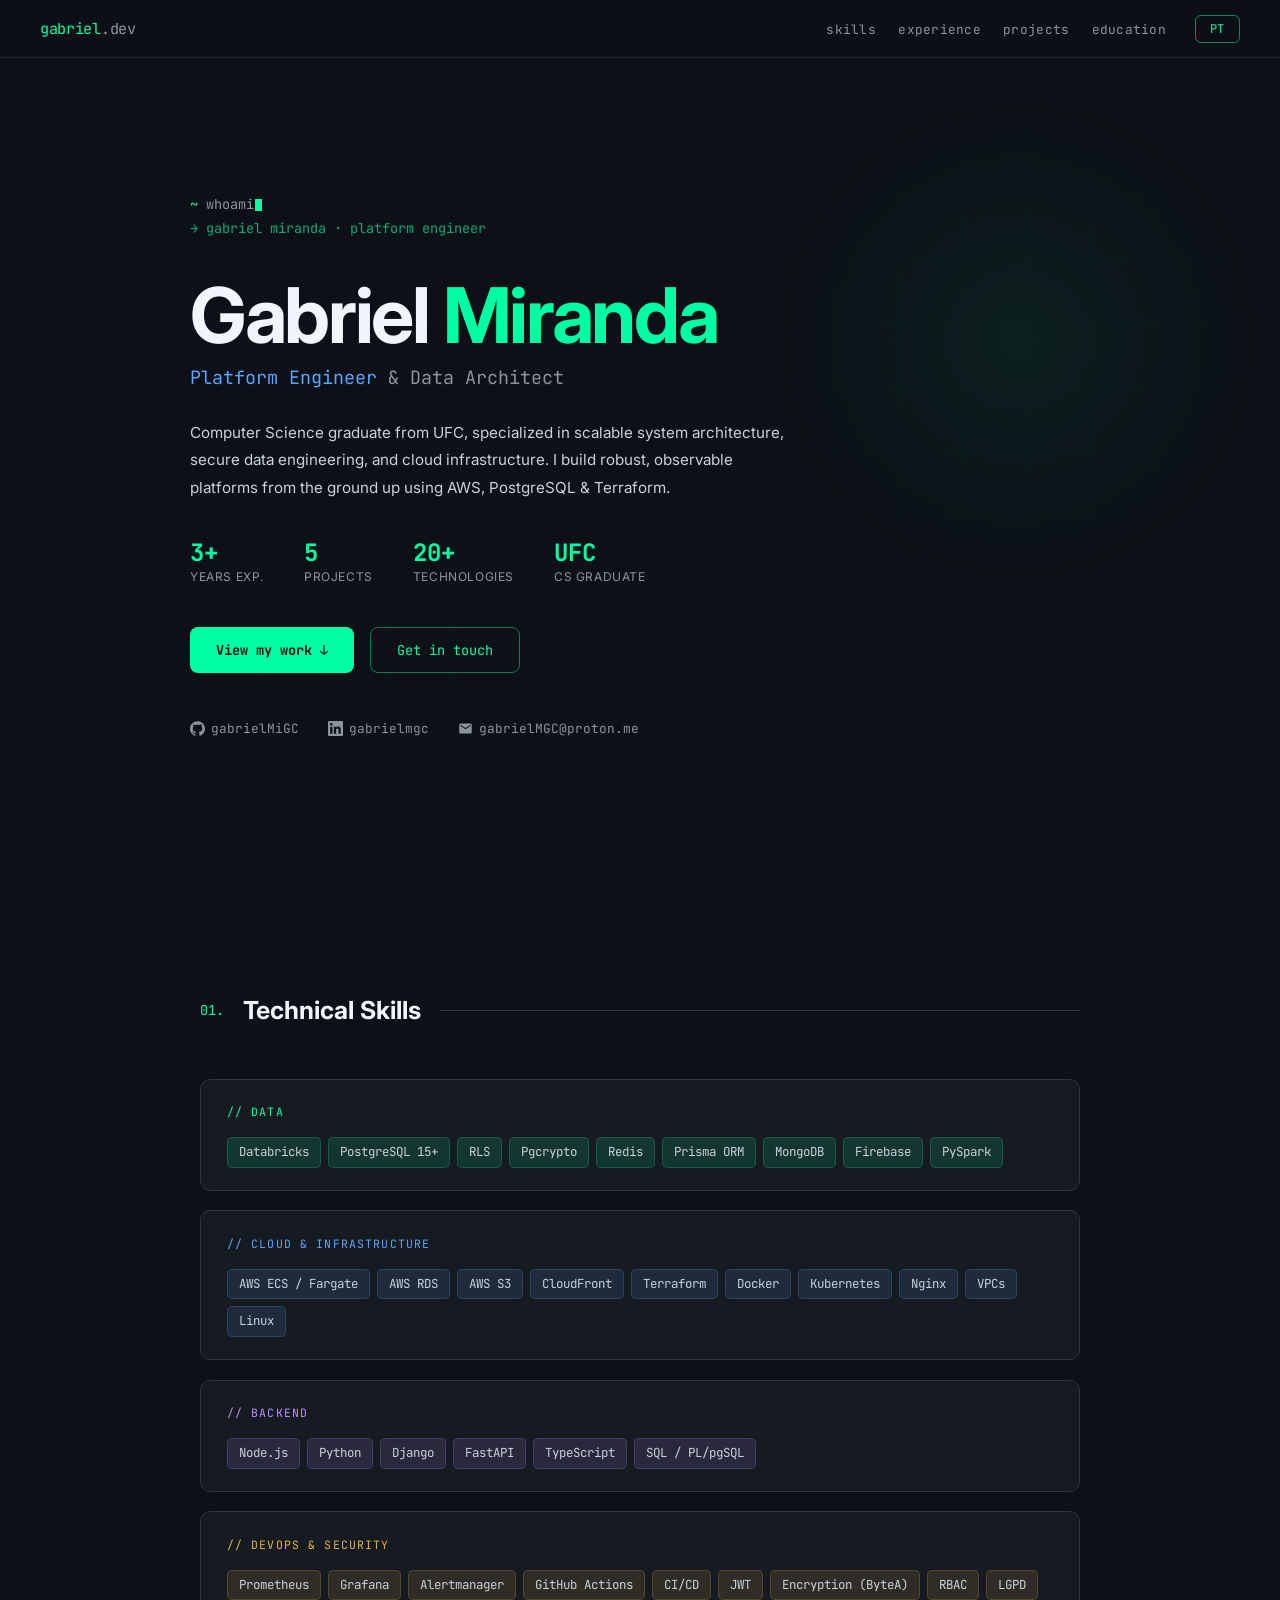
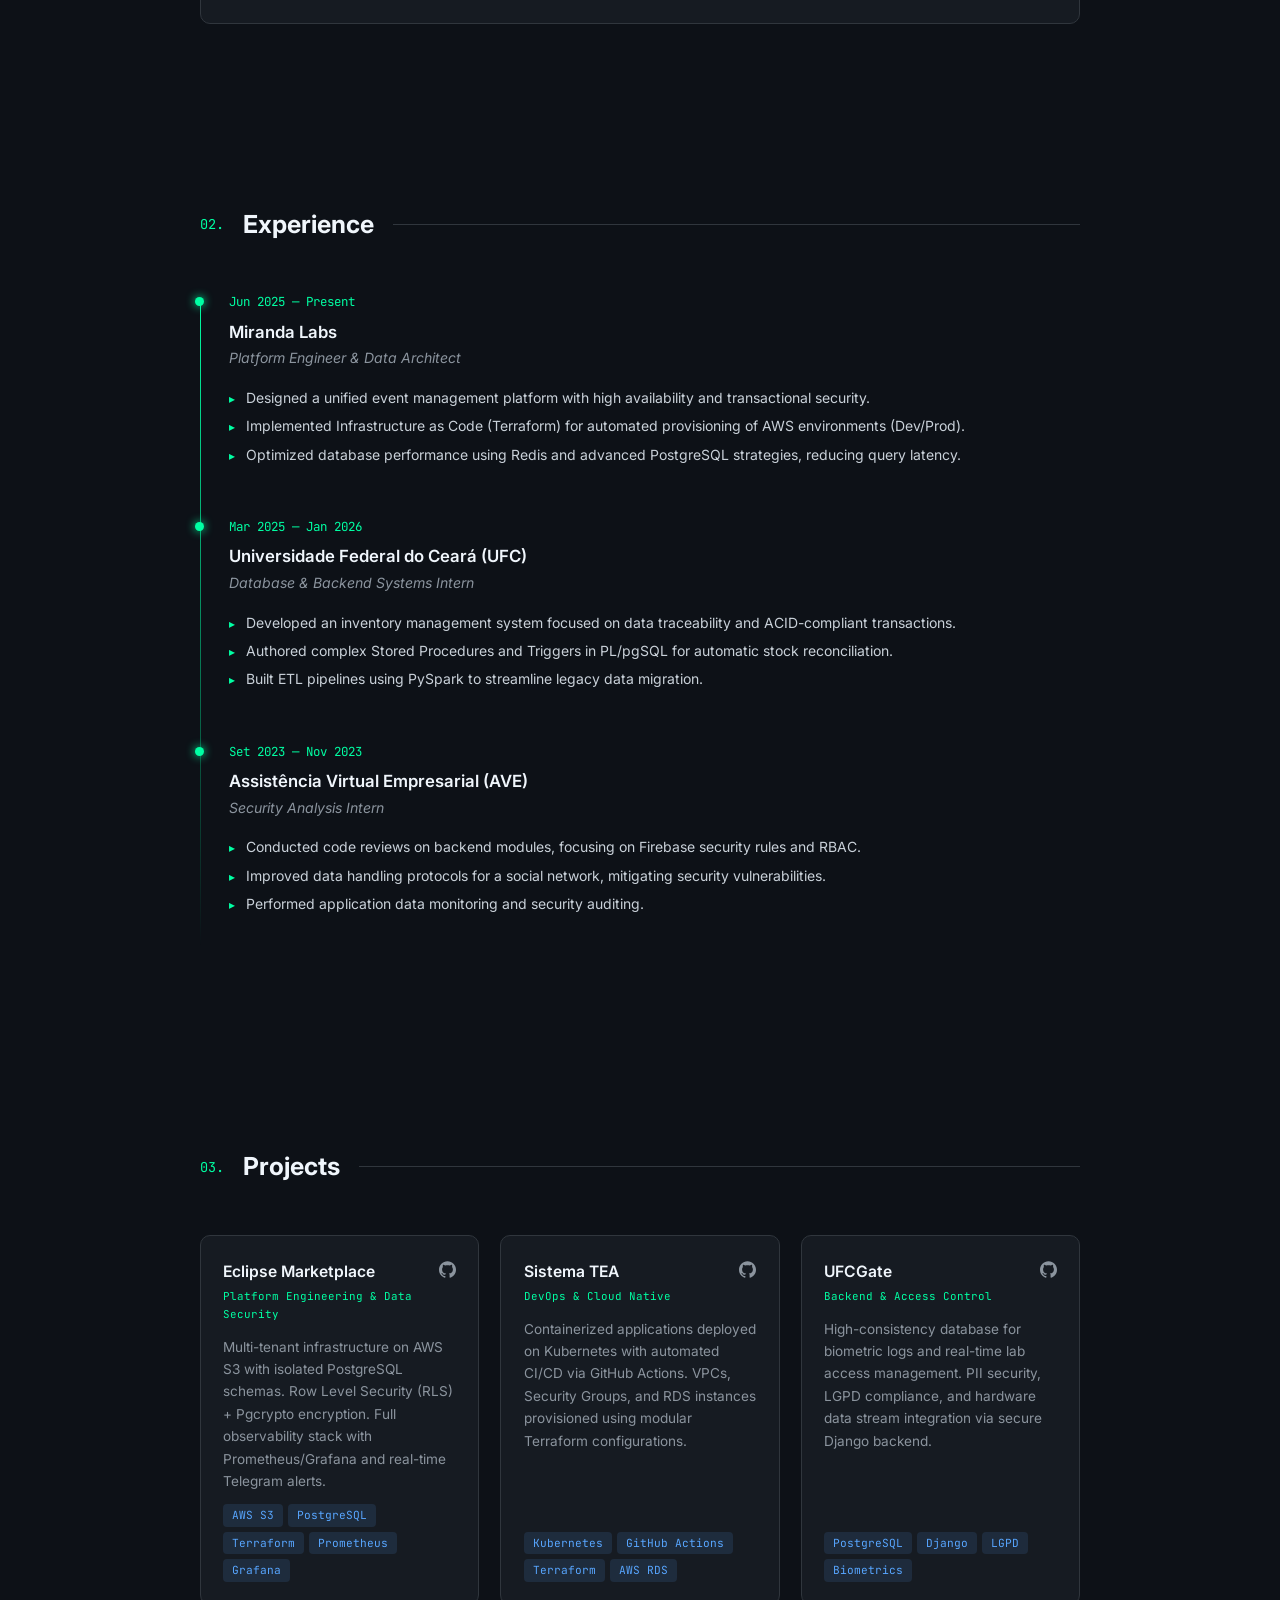
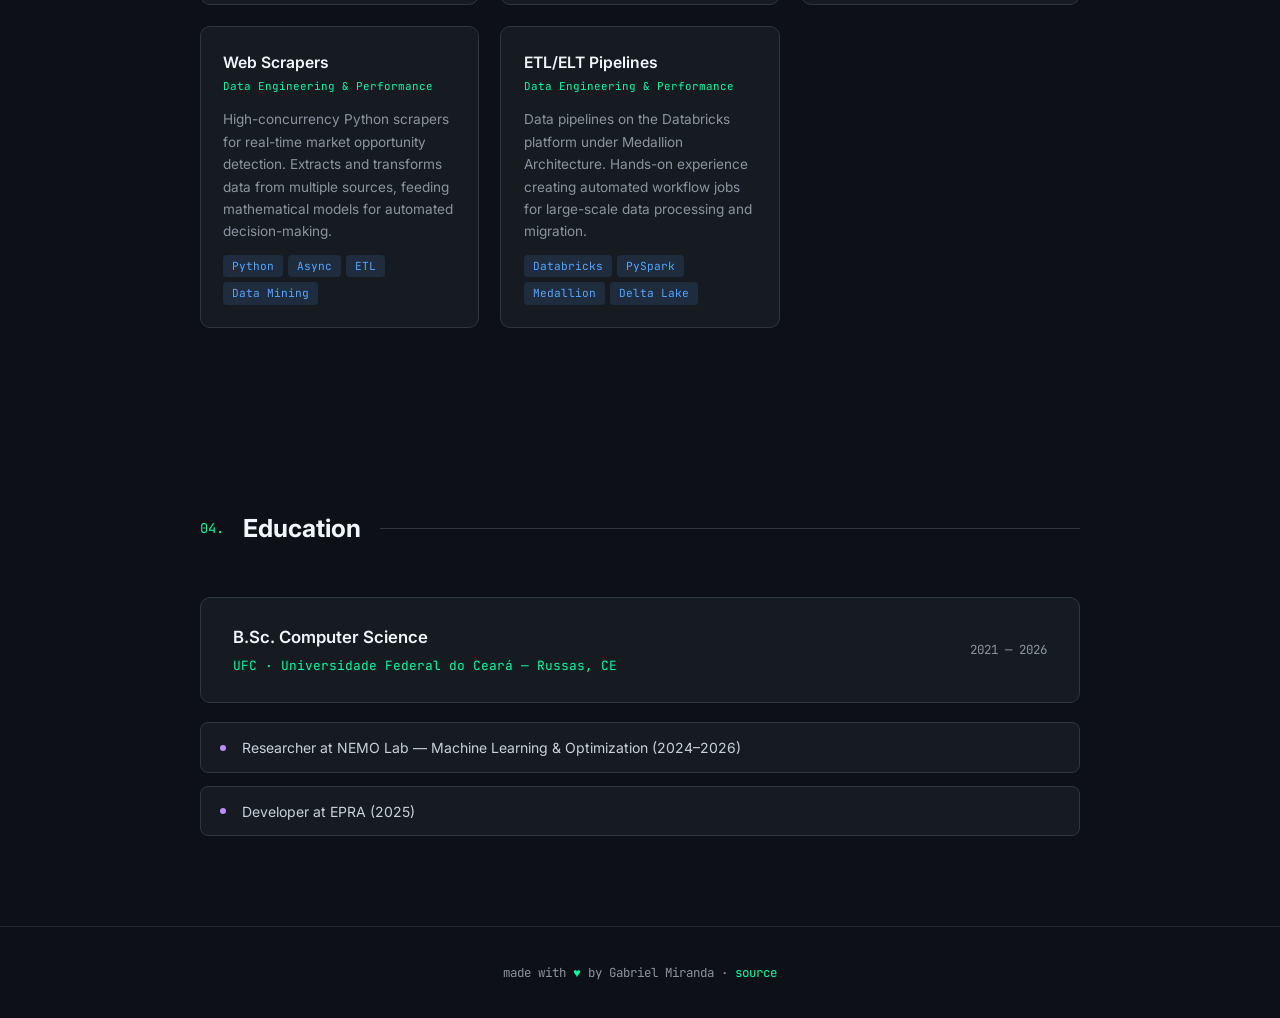
==== index.html @ 0f5f95c8 "feat: launch portfolio" ====
<!DOCTYPE html>
<html lang="en" data-lang="en">
<head>
  <meta charset="UTF-8" />
  <meta name="viewport" content="width=device-width, initial-scale=1.0" />
  <meta name="description" content="Gabriel Miranda — Platform Engineer & Data Architect" />
  <title>Gabriel Miranda · Platform Engineer</title>
  <link rel="preconnect" href="https://fonts.googleapis.com" />
  <link rel="preconnect" href="https://fonts.gstatic.com" crossorigin />
  <link href="https://fonts.googleapis.com/css2?family=JetBrains+Mono:ital,wght@0,300;0,400;0,500;0,700;1,400&family=Inter:wght@300;400;500;600;700&display=swap" rel="stylesheet" />

  <style>
    /* ============================================================
       CSS VARIABLES & RESET
    ============================================================ */
    :root {
      --bg:          #0d1117;
      --bg-card:     #161b22;
      --bg-hover:    #1c2330;
      --border:      #30363d;
      --border-soft: #21262d;
      --text:        #c9d1d9;
      --muted:       #8b949e;
      --white:       #f0f6fc;
      --accent:      #00ffa3;
      --accent-dim:  rgba(0,255,163,.12);
      --accent-glow: 0 0 22px rgba(0,255,163,.35);
      --blue:        #58a6ff;
      --blue-dim:    rgba(88,166,255,.12);
      --purple:      #bc8cff;
      --purple-dim:  rgba(188,140,255,.12);
      --yellow:      #e3b341;
      --yellow-dim:  rgba(227,179,65,.12);
      --mono:        'JetBrains Mono', monospace;
      --sans:        'Inter', sans-serif;
      --radius:      10px;
    }

    *, *::before, *::after { box-sizing: border-box; margin: 0; padding: 0; }
    html { scroll-behavior: smooth; font-size: 16px; }
    body {
      background: var(--bg);
      color: var(--text);
      font-family: var(--sans);
      line-height: 1.65;
      overflow-x: hidden;
    }

    /* Scrollbar */
    ::-webkit-scrollbar { width: 5px; }
    ::-webkit-scrollbar-track { background: var(--bg); }
    ::-webkit-scrollbar-thumb { background: var(--accent); border-radius: 3px; }

    /* Scroll progress bar */
    #progress-bar {
      position: fixed;
      top: 0; left: 0;
      height: 2px;
      width: 0%;
      background: linear-gradient(90deg, var(--accent), var(--blue));
      z-index: 200;
      transition: width .1s linear;
    }

    /* Grid overlay */
    body::before {
      content: '';
      position: fixed; inset: 0;
      background-image:
        linear-gradient(rgba(0,255,163,.025) 1px, transparent 1px),
        linear-gradient(90deg, rgba(0,255,163,.025) 1px, transparent 1px);
      background-size: 64px 64px;
      pointer-events: none;
      z-index: 0;
    }

    /* ============================================================
       NAVBAR
    ============================================================ */
    nav {
      position: fixed; top: 0; left: 0; right: 0;
      z-index: 100;
      height: 58px;
      display: flex; align-items: center; justify-content: space-between;
      padding: 0 2.5rem;
      background: rgba(13,17,23,.85);
      backdrop-filter: blur(18px);
      border-bottom: 1px solid var(--border-soft);
    }

    .nav-logo {
      font-family: var(--mono);
      font-size: .95rem;
      color: var(--accent);
      text-decoration: none;
      letter-spacing: -.02em;
    }
    .nav-logo span { color: var(--muted); }

    .nav-right { display: flex; align-items: center; gap: 1.8rem; }

    .nav-links {
      display: flex; list-style: none; gap: 1.4rem;
    }
    .nav-links a {
      font-family: var(--mono);
      font-size: .8rem;
      color: var(--muted);
      text-decoration: none;
      letter-spacing: .02em;
      transition: color .2s;
      padding: 4px 0;
      border-bottom: 1px solid transparent;
    }
    .nav-links a:hover, .nav-links a.active {
      color: var(--accent);
      border-bottom-color: var(--accent);
    }

    .lang-btn {
      font-family: var(--mono);
      font-size: .75rem;
      padding: 5px 14px;
      border: 1px solid rgba(0,255,163,.5);
      background: transparent;
      color: var(--accent);
      border-radius: 6px;
      cursor: pointer;
      letter-spacing: .05em;
      transition: all .2s;
    }
    .lang-btn:hover {
      background: var(--accent-dim);
      border-color: var(--accent);
      box-shadow: var(--accent-glow);
    }

    /* ============================================================
       HERO
    ============================================================ */
    .hero {
      min-height: 100vh;
      display: flex; align-items: center;
      padding: 80px 2.5rem 3rem;
      position: relative; z-index: 1;
    }

    .hero-inner {
      max-width: 900px;
      width: 100%;
      margin: 0 auto;
    }

    /* Glowing orb */
    .hero::after {
      content: '';
      position: absolute;
      top: 10%; left: 60%;
      width: 500px; height: 500px;
      background: radial-gradient(circle, rgba(0,255,163,.06) 0%, transparent 70%);
      pointer-events: none;
    }

    .terminal-block {
      font-family: var(--mono);
      font-size: .85rem;
      color: var(--muted);
      margin-bottom: 2rem;
      min-height: 3.2rem;
    }
    .terminal-block .prompt { color: var(--accent); }
    .terminal-output {
      color: rgba(0,255,163,.65);
      display: block;
      margin-top: 2px;
    }
    .cursor {
      display: inline-block;
      width: 7px; height: .9em;
      background: var(--accent);
      vertical-align: middle;
      margin-left: 1px;
      animation: blink 1s step-end infinite;
    }
    @keyframes blink { 0%,100% { opacity: 1; } 50% { opacity: 0; } }

    .hero-name {
      font-size: clamp(2.6rem, 6vw, 4.8rem);
      font-weight: 700;
      line-height: 1.05;
      color: var(--white);
      margin-bottom: .4rem;
      letter-spacing: -.03em;
    }
    .hero-name .green { color: var(--accent); }

    .hero-role {
      font-family: var(--mono);
      font-size: clamp(.9rem, 2vw, 1.15rem);
      color: var(--muted);
      margin-bottom: 1.6rem;
    }
    .hero-role .hl { color: var(--blue); }

    .hero-summary {
      max-width: 600px;
      font-size: .95rem;
      color: var(--text);
      line-height: 1.8;
      margin-bottom: 2.5rem;
    }

    /* Stats row */
    .stats-row {
      display: flex; gap: 2.5rem;
      margin-bottom: 2.5rem;
      flex-wrap: wrap;
    }
    .stat {
      display: flex; flex-direction: column;
    }
    .stat-num {
      font-family: var(--mono);
      font-size: 1.5rem;
      font-weight: 700;
      color: var(--accent);
      line-height: 1;
    }
    .stat-label {
      font-size: .75rem;
      color: var(--muted);
      letter-spacing: .05em;
      text-transform: uppercase;
      margin-top: 2px;
    }

    .hero-cta {
      display: flex; gap: 1rem; flex-wrap: wrap;
      margin-bottom: 2.8rem;
    }

    .btn-primary {
      display: inline-flex; align-items: center; gap: 8px;
      padding: 11px 26px;
      background: var(--accent);
      color: #0d1117;
      font-family: var(--mono);
      font-size: .85rem;
      font-weight: 700;
      text-decoration: none;
      border-radius: 8px;
      transition: all .2s;
      border: none; cursor: pointer;
    }
    .btn-primary:hover {
      box-shadow: var(--accent-glow);
      transform: translateY(-2px);
    }

    .btn-ghost {
      display: inline-flex; align-items: center; gap: 8px;
      padding: 11px 26px;
      border: 1px solid rgba(0,255,163,.45);
      color: var(--accent);
      font-family: var(--mono);
      font-size: .85rem;
      text-decoration: none;
      border-radius: 8px;
      background: transparent;
      transition: all .2s;
    }
    .btn-ghost:hover {
      background: var(--accent-dim);
      border-color: var(--accent);
      transform: translateY(-2px);
    }

    .hero-socials {
      display: flex; gap: 1.8rem; flex-wrap: wrap;
    }
    .social-link {
      font-family: var(--mono);
      font-size: .8rem;
      color: var(--muted);
      text-decoration: none;
      display: flex; align-items: center; gap: 6px;
      transition: color .2s;
    }
    .social-link svg { width: 15px; height: 15px; fill: currentColor; }
    .social-link:hover { color: var(--accent); }

    /* ============================================================
       SECTIONS
    ============================================================ */
    .section {
      max-width: 960px;
      margin: 0 auto;
      padding: 90px 2.5rem;
      position: relative; z-index: 1;
    }

    .sec-head {
      display: flex; align-items: center; gap: 1.2rem;
      margin-bottom: 3rem;
    }
    .sec-num {
      font-family: var(--mono);
      font-size: .85rem;
      color: var(--accent);
      flex-shrink: 0;
    }
    .sec-title {
      font-size: 1.55rem;
      font-weight: 700;
      color: var(--white);
      white-space: nowrap;
    }
    .sec-line {
      flex: 1;
      height: 1px;
      background: var(--border);
      min-width: 30px;
    }

    /* ============================================================
       SKILLS
    ============================================================ */
    .skills-grid {
      display: grid;
      grid-template-columns: repeat(auto-fill, minmax(440px, 1fr));
      gap: 1.2rem;
    }

    .skill-card {
      background: var(--bg-card);
      border: 1px solid var(--border);
      border-radius: var(--radius);
      padding: 1.4rem 1.6rem;
      transition: border-color .25s, transform .2s;
    }
    .skill-card:hover {
      border-color: var(--accent);
      transform: translateY(-2px);
    }

    .skill-label {
      font-family: var(--mono);
      font-size: .72rem;
      letter-spacing: .1em;
      text-transform: uppercase;
      margin-bottom: 1rem;
    }
    .skill-label.green { color: var(--accent); }
    .skill-label.blue  { color: var(--blue);   }
    .skill-label.purple{ color: var(--purple);  }
    .skill-label.yellow{ color: var(--yellow);  }

    .tags { display: flex; flex-wrap: wrap; gap: 7px; }

    .tag {
      font-family: var(--mono);
      font-size: .78rem;
      padding: 4px 11px;
      border-radius: 5px;
      cursor: default;
      transition: all .2s;
      border: 1px solid transparent;
    }
    .tag.green  { background: var(--accent-dim);  color: var(--text); border-color: rgba(0,255,163,.2); }
    .tag.green:hover  { border-color: var(--accent);  color: var(--accent);  box-shadow: 0 0 8px rgba(0,255,163,.2); }
    .tag.blue   { background: var(--blue-dim);    color: var(--text); border-color: rgba(88,166,255,.2); }
    .tag.blue:hover   { border-color: var(--blue);    color: var(--blue);    box-shadow: 0 0 8px rgba(88,166,255,.2); }
    .tag.purple { background: var(--purple-dim);  color: var(--text); border-color: rgba(188,140,255,.2); }
    .tag.purple:hover { border-color: var(--purple);  color: var(--purple);  box-shadow: 0 0 8px rgba(188,140,255,.2); }
    .tag.yellow { background: var(--yellow-dim);  color: var(--text); border-color: rgba(227,179,65,.2); }
    .tag.yellow:hover { border-color: var(--yellow);  color: var(--yellow);  box-shadow: 0 0 8px rgba(227,179,65,.2); }

    /* ============================================================
       EXPERIENCE TIMELINE
    ============================================================ */
    .timeline { padding-left: 1.8rem; position: relative; }
    .timeline::before {
      content: '';
      position: absolute; left: 0; top: 6px; bottom: 20px;
      width: 1px;
      background: linear-gradient(to bottom, var(--accent), transparent);
    }

    .tl-item {
      position: relative;
      padding-bottom: 3rem;
      opacity: 0;
      transform: translateX(-16px);
      transition: opacity .5s ease, transform .5s ease;
    }
    .tl-item.vis { opacity: 1; transform: translateX(0); }

    .tl-dot {
      position: absolute;
      left: -2.12rem; top: 5px;
      width: 9px; height: 9px;
      border-radius: 50%;
      background: var(--accent);
      box-shadow: 0 0 10px var(--accent);
    }

    .tl-date {
      font-family: var(--mono);
      font-size: .78rem;
      color: var(--accent);
      margin-bottom: .35rem;
    }
    .tl-company {
      font-size: 1.05rem;
      font-weight: 600;
      color: var(--white);
    }
    .tl-role {
      font-size: .88rem;
      color: var(--muted);
      font-style: italic;
      margin-bottom: .9rem;
    }
    .tl-bullets { list-style: none; }
    .tl-bullets li {
      font-size: .875rem;
      color: var(--text);
      padding: 3px 0 3px 1.1rem;
      position: relative;
      line-height: 1.6;
    }
    .tl-bullets li::before {
      content: '▸';
      position: absolute; left: 0;
      color: var(--accent);
      font-size: .75rem;
      top: 5px;
    }

    /* ============================================================
       PROJECTS
    ============================================================ */
    .projects-grid {
      display: grid;
      grid-template-columns: repeat(auto-fill, minmax(270px, 1fr));
      gap: 1.3rem;
    }

    .proj-card {
      background: var(--bg-card);
      border: 1px solid var(--border);
      border-radius: var(--radius);
      padding: 1.4rem;
      display: flex; flex-direction: column; gap: .75rem;
      opacity: 0;
      transform: translateY(18px);
      transition: opacity .45s ease, transform .45s ease, border-color .25s, box-shadow .25s;
    }
    .proj-card.vis { opacity: 1; transform: translateY(0); }
    .proj-card:hover {
      border-color: var(--accent);
      box-shadow: 0 4px 24px rgba(0,255,163,.07);
      transform: translateY(-3px);
    }

    .proj-top {
      display: flex; justify-content: space-between; align-items: flex-start;
    }
    .proj-name {
      font-size: .98rem;
      font-weight: 600;
      color: var(--white);
    }
    .proj-cat {
      font-family: var(--mono);
      font-size: .68rem;
      color: var(--accent);
      margin-top: 3px;
    }
    .proj-gh-link {
      color: var(--muted);
      text-decoration: none;
      font-size: 1rem;
      transition: color .2s;
      flex-shrink: 0;
    }
    .proj-gh-link:hover { color: var(--accent); }

    .proj-desc {
      font-size: .85rem;
      color: var(--muted);
      line-height: 1.65;
      flex: 1;
    }

    .proj-stack { display: flex; flex-wrap: wrap; gap: 5px; }
    .stack-tag {
      font-family: var(--mono);
      font-size: .7rem;
      padding: 2px 9px;
      background: var(--blue-dim);
      border-radius: 4px;
      color: var(--blue);
    }

    /* ============================================================
       EDUCATION
    ============================================================ */
    .edu-main {
      background: var(--bg-card);
      border: 1px solid var(--border);
      border-radius: var(--radius);
      padding: 1.6rem 2rem;
      display: flex;
      justify-content: space-between;
      align-items: center;
      flex-wrap: wrap;
      gap: 1rem;
      transition: border-color .25s;
      margin-bottom: 1.2rem;
    }
    .edu-main:hover { border-color: var(--accent); }

    .edu-degree {
      font-size: 1.05rem;
      font-weight: 600;
      color: var(--white);
    }
    .edu-school {
      font-family: var(--mono);
      font-size: .8rem;
      color: var(--accent);
      margin-top: 4px;
    }
    .edu-year {
      font-family: var(--mono);
      font-size: .78rem;
      color: var(--muted);
    }

    .research-list { display: flex; flex-direction: column; gap: .8rem; }
    .research-item {
      display: flex; align-items: center; gap: 1rem;
      background: var(--bg-card);
      border: 1px solid var(--border);
      border-radius: 8px;
      padding: .8rem 1.2rem;
      font-size: .875rem;
      transition: border-color .25s;
    }
    .research-item:hover { border-color: var(--purple); }
    .r-dot {
      width: 6px; height: 6px;
      border-radius: 50%;
      background: var(--purple);
      flex-shrink: 0;
    }

    /* ============================================================
       FOOTER
    ============================================================ */
    footer {
      border-top: 1px solid var(--border-soft);
      padding: 2.2rem 2.5rem;
      text-align: center;
      font-family: var(--mono);
      font-size: .78rem;
      color: var(--muted);
      position: relative; z-index: 1;
    }
    footer a { color: var(--accent); text-decoration: none; }
    footer a:hover { text-decoration: underline; }

    /* ============================================================
       SCROLL-TO-TOP
    ============================================================ */
    #scroll-top {
      position: fixed;
      bottom: 2rem; right: 2rem;
      width: 40px; height: 40px;
      background: var(--bg-card);
      border: 1px solid var(--border);
      border-radius: 8px;
      display: flex; align-items: center; justify-content: center;
      cursor: pointer;
      color: var(--accent);
      font-size: 1rem;
      opacity: 0;
      transform: translateY(10px);
      transition: all .3s;
      z-index: 90;
      text-decoration: none;
    }
    #scroll-top.show { opacity: 1; transform: translateY(0); }
    #scroll-top:hover { background: var(--accent-dim); box-shadow: var(--accent-glow); }

    /* ============================================================
       ANIMATIONS
    ============================================================ */
    @keyframes fadeUp {
      from { opacity: 0; transform: translateY(28px); }
      to   { opacity: 1; transform: translateY(0); }
    }
    .hero-inner > * { animation: fadeUp .6s ease both; }
    .hero-inner > *:nth-child(1) { animation-delay: .05s; }
    .hero-inner > *:nth-child(2) { animation-delay: .15s; }
    .hero-inner > *:nth-child(3) { animation-delay: .25s; }
    .hero-inner > *:nth-child(4) { animation-delay: .35s; }
    .hero-inner > *:nth-child(5) { animation-delay: .45s; }
    .hero-inner > *:nth-child(6) { animation-delay: .55s; }
    .hero-inner > *:nth-child(7) { animation-delay: .65s; }

    /* ============================================================
       RESPONSIVE
    ============================================================ */
    @media (max-width: 768px) {
      nav { padding: 0 1.2rem; }
      .nav-links { display: none; }
      .section { padding: 70px 1.2rem; }
      .hero { padding: 80px 1.2rem 2rem; }
      .skills-grid { grid-template-columns: 1fr; }
      .projects-grid { grid-template-columns: 1fr; }
      .hero-name { font-size: 2.4rem; }
      .stats-row { gap: 1.5rem; }
      .edu-main { flex-direction: column; }
    }
  </style>
</head>
<body>

<!-- PROGRESS BAR -->
<div id="progress-bar"></div>

<!-- NAVBAR -->
<nav id="navbar">
  <a href="#hero" class="nav-logo">gabriel<span>.dev</span></a>
  <div class="nav-right">
    <ul class="nav-links">
      <li><a href="#skills"     data-key="nav_skills">skills</a></li>
      <li><a href="#experience" data-key="nav_exp">experience</a></li>
      <li><a href="#projects"   data-key="nav_proj">projects</a></li>
      <li><a href="#education"  data-key="nav_edu">education</a></li>
    </ul>
    <button class="lang-btn" id="lang-btn" onclick="toggleLang()">PT</button>
  </div>
</nav>

<!-- SCROLL TO TOP -->
<a href="#hero" id="scroll-top" aria-label="Back to top">↑</a>

<!-- ============================
     HERO
============================= -->
<section class="hero" id="hero">
  <div class="hero-inner">

    <div class="terminal-block" id="terminal-wrap">
      <span class="prompt">~ </span><span id="term-cmd"></span><span class="cursor"></span>
      <span class="terminal-output" id="term-out"></span>
    </div>

    <h1 class="hero-name">Gabriel <span class="green">Miranda</span></h1>

    <p class="hero-role">
      <span class="hl" data-key="role1">Platform Engineer</span>
      <span style="color:var(--muted)"> &amp; </span>
      <span data-key="role2">Data Architect</span>
    </p>

    <p class="hero-summary" data-key="hero_bio">
      Computer Science graduate from UFC, specialized in scalable system architecture,
      secure data engineering, and cloud infrastructure. I build robust, observable
      platforms from the ground up using AWS, PostgreSQL &amp; Terraform.
    </p>

    <div class="stats-row">
      <div class="stat">
        <span class="stat-num">3+</span>
        <span class="stat-label" data-key="stat_exp">years exp.</span>
      </div>
      <div class="stat">
        <span class="stat-num">5</span>
        <span class="stat-label" data-key="stat_proj">projects</span>
      </div>
      <div class="stat">
        <span class="stat-num">20+</span>
        <span class="stat-label" data-key="stat_tech">technologies</span>
      </div>
      <div class="stat">
        <span class="stat-num">UFC</span>
        <span class="stat-label" data-key="stat_uni">CS graduate</span>
      </div>
    </div>

    <div class="hero-cta">
      <a href="#projects" class="btn-primary" data-key="cta_work">View my work ↓</a>
      <a href="mailto:gabrielMGC@proton.me" class="btn-ghost" data-key="cta_contact">Get in touch</a>
    </div>

    <div class="hero-socials">
      <!-- GitHub -->
      <a href="https://github.com/gabrielMiGC" target="_blank" rel="noopener" class="social-link">
        <svg viewBox="0 0 24 24" xmlns="http://www.w3.org/2000/svg">
          <path d="M12 .297c-6.63 0-12 5.373-12 12 0 5.303 3.438 9.8 8.205 11.385.6.113.82-.258.82-.577
            0-.285-.01-1.04-.015-2.04-3.338.724-4.042-1.61-4.042-1.61-.546-1.385-1.335-1.755-1.335-1.755
            -1.087-.744.084-.729.084-.729 1.205.084 1.838 1.236 1.838 1.236 1.07 1.835 2.809 1.305
            3.495.998.108-.776.417-1.305.76-1.605-2.665-.3-5.466-1.332-5.466-5.93 0-1.31.465-2.38
            1.235-3.22-.135-.303-.54-1.523.105-3.176 0 0 1.005-.322 3.3 1.23.96-.267 1.98-.399
            3-.405 1.02.006 2.04.138 3 .405 2.28-1.552 3.285-1.23 3.285-1.23.645 1.653.24 2.873
            .12 3.176.765.84 1.23 1.91 1.23 3.22 0 4.61-2.805 5.625-5.475 5.92.42.36.81 1.096.81
            2.22 0 1.606-.015 2.896-.015 3.286 0 .315.21.69.825.57C20.565 22.092 24 17.592 24 12.297
            c0-6.627-5.373-12-12-12"/>
        </svg>
        gabrielMiGC
      </a>
      <!-- LinkedIn -->
      <a href="https://linkedin.com/in/gabrielmgc" target="_blank" rel="noopener" class="social-link">
        <svg viewBox="0 0 24 24" xmlns="http://www.w3.org/2000/svg">
          <path d="M20.447 20.452h-3.554v-5.569c0-1.328-.027-3.037-1.852-3.037-1.853 0-2.136
            1.445-2.136 2.939v5.667H9.351V9h3.414v1.561h.046c.477-.9 1.637-1.85 3.37-1.85
            3.601 0 4.267 2.37 4.267 5.455v6.286zM5.337 7.433a2.062 2.062 0 0 1-2.063-2.065
            2.064 2.064 0 1 1 2.063 2.065zm1.782 13.019H3.555V9h3.564v11.452zM22.225 0H1.771
            C.792 0 0 .774 0 1.729v20.542C0 23.227.792 24 1.771 24h20.451C23.2 24 24 23.227
            24 22.271V1.729C24 .774 23.2 0 22.222 0h.003z"/>
        </svg>
        gabrielmgc
      </a>
      <!-- Email -->
      <a href="mailto:gabrielMGC@proton.me" class="social-link">
        <svg viewBox="0 0 24 24" xmlns="http://www.w3.org/2000/svg">
          <path d="M20 4H4c-1.1 0-2 .9-2 2v12c0 1.1.9 2 2 2h16c1.1 0 2-.9
            2-2V6c0-1.1-.9-2-2-2zm0 4-8 5-8-5V6l8 5 8-5v2z"/>
        </svg>
        gabrielMGC@proton.me
      </a>
    </div>

  </div>
</section>

<!-- ============================
     SKILLS
============================= -->
<section class="section" id="skills">
  <div class="sec-head">
    <span class="sec-num">01.</span>
    <h2 class="sec-title" data-key="sec_skills">Technical Skills</h2>
    <div class="sec-line"></div>
  </div>

  <div class="skills-grid">

    <div class="skill-card">
      <div class="skill-label green">// <span data-key="sk_data">Data</span></div>
      <div class="tags">
        <span class="tag green">Databricks</span>
        <span class="tag green">PostgreSQL 15+</span>
        <span class="tag green">RLS</span>
        <span class="tag green">Pgcrypto</span>
        <span class="tag green">Redis</span>
        <span class="tag green">Prisma ORM</span>
        <span class="tag green">MongoDB</span>
        <span class="tag green">Firebase</span>
        <span class="tag green">PySpark</span>
      </div>
    </div>

    <div class="skill-card">
      <div class="skill-label blue">// <span data-key="sk_cloud">Cloud &amp; Infrastructure</span></div>
      <div class="tags">
        <span class="tag blue">AWS ECS / Fargate</span>
        <span class="tag blue">AWS RDS</span>
        <span class="tag blue">AWS S3</span>
        <span class="tag blue">CloudFront</span>
        <span class="tag blue">Terraform</span>
        <span class="tag blue">Docker</span>
        <span class="tag blue">Kubernetes</span>
        <span class="tag blue">Nginx</span>
        <span class="tag blue">VPCs</span>
        <span class="tag blue">Linux</span>
      </div>
    </div>

    <div class="skill-card">
      <div class="skill-label purple">// <span data-key="sk_backend">Backend</span></div>
      <div class="tags">
        <span class="tag purple">Node.js</span>
        <span class="tag purple">Python</span>
        <span class="tag purple">Django</span>
        <span class="tag purple">FastAPI</span>
        <span class="tag purple">TypeScript</span>
        <span class="tag purple">SQL / PL/pgSQL</span>
      </div>
    </div>

    <div class="skill-card">
      <div class="skill-label yellow">// <span data-key="sk_devops">DevOps &amp; Security</span></div>
      <div class="tags">
        <span class="tag yellow">Prometheus</span>
        <span class="tag yellow">Grafana</span>
        <span class="tag yellow">Alertmanager</span>
        <span class="tag yellow">GitHub Actions</span>
        <span class="tag yellow">CI/CD</span>
        <span class="tag yellow">JWT</span>
        <span class="tag yellow">Encryption (ByteA)</span>
        <span class="tag yellow">RBAC</span>
        <span class="tag yellow">LGPD</span>
      </div>
    </div>

  </div>
</section>

<!-- ============================
     EXPERIENCE
============================= -->
<section class="section" id="experience">
  <div class="sec-head">
    <span class="sec-num">02.</span>
    <h2 class="sec-title" data-key="sec_exp">Experience</h2>
    <div class="sec-line"></div>
  </div>

  <div class="timeline">

    <div class="tl-item">
      <div class="tl-dot"></div>
      <div class="tl-date">Jun 2025 — <span data-key="present">Present</span></div>
      <div class="tl-company">Miranda Labs</div>
      <div class="tl-role" data-key="e1_role">Platform Engineer &amp; Data Architect</div>
      <ul class="tl-bullets">
        <li data-key="e1_b1">Designed a unified event management platform with high availability and transactional security.</li>
        <li data-key="e1_b2">Implemented Infrastructure as Code (Terraform) for automated provisioning of AWS environments (Dev/Prod).</li>
        <li data-key="e1_b3">Optimized database performance using Redis and advanced PostgreSQL strategies, reducing query latency.</li>
      </ul>
    </div>

    <div class="tl-item">
      <div class="tl-dot"></div>
      <div class="tl-date">Mar 2025 — Jan 2026</div>
      <div class="tl-company">Universidade Federal do Ceará (UFC)</div>
      <div class="tl-role" data-key="e2_role">Database &amp; Backend Systems Intern</div>
      <ul class="tl-bullets">
        <li data-key="e2_b1">Developed an inventory management system focused on data traceability and ACID-compliant transactions.</li>
        <li data-key="e2_b2">Authored complex Stored Procedures and Triggers in PL/pgSQL for automatic stock reconciliation.</li>
        <li data-key="e2_b3">Built ETL pipelines using PySpark to streamline legacy data migration.</li>
      </ul>
    </div>

    <div class="tl-item">
      <div class="tl-dot"></div>
      <div class="tl-date">Set 2023 — Nov 2023</div>
      <div class="tl-company">Assistência Virtual Empresarial (AVE)</div>
      <div class="tl-role" data-key="e3_role">Security Analysis Intern</div>
      <ul class="tl-bullets">
        <li data-key="e3_b1">Conducted code reviews on backend modules, focusing on Firebase security rules and RBAC.</li>
        <li data-key="e3_b2">Improved data handling protocols for a social network, mitigating security vulnerabilities.</li>
        <li data-key="e3_b3">Performed application data monitoring and security auditing.</li>
      </ul>
    </div>

  </div>
</section>

<!-- ============================
     PROJECTS
============================= -->
<section class="section" id="projects">
  <div class="sec-head">
    <span class="sec-num">03.</span>
    <h2 class="sec-title" data-key="sec_proj">Projects</h2>
    <div class="sec-line"></div>
  </div>

  <div class="projects-grid">

    <div class="proj-card">
      <div class="proj-top">
        <div>
          <div class="proj-name">Eclipse Marketplace</div>
          <div class="proj-cat" data-key="p1_cat">Platform Engineering &amp; Data Security</div>
        </div>
        <a href="https://github.com/gabrielMiGC" target="_blank" rel="noopener" class="proj-gh-link" title="GitHub">
          <svg width="17" height="17" viewBox="0 0 24 24" fill="currentColor"><path d="M12 .297c-6.63 0-12 5.373-12 12 0 5.303 3.438 9.8 8.205 11.385.6.113.82-.258.82-.577 0-.285-.01-1.04-.015-2.04-3.338.724-4.042-1.61-4.042-1.61-.546-1.385-1.335-1.755-1.335-1.755-1.087-.744.084-.729.084-.729 1.205.084 1.838 1.236 1.838 1.236 1.07 1.835 2.809 1.305 3.495.998.108-.776.417-1.305.76-1.605-2.665-.3-5.466-1.332-5.466-5.93 0-1.31.465-2.38 1.235-3.22-.135-.303-.54-1.523.105-3.176 0 0 1.005-.322 3.3 1.23.96-.267 1.98-.399 3-.405 1.02.006 2.04.138 3 .405 2.28-1.552 3.285-1.23 3.285-1.23.645 1.653.24 2.873.12 3.176.765.84 1.23 1.91 1.23 3.22 0 4.61-2.805 5.625-5.475 5.92.42.36.81 1.096.81 2.22 0 1.606-.015 2.896-.015 3.286 0 .315.21.69.825.57C20.565 22.092 24 17.592 24 12.297c0-6.627-5.373-12-12-12"/></svg>
        </a>
      </div>
      <p class="proj-desc" data-key="p1_desc">
        Multi-tenant infrastructure on AWS S3 with isolated PostgreSQL schemas. Row Level Security (RLS) + Pgcrypto encryption. Full observability stack with Prometheus/Grafana and real-time Telegram alerts.
      </p>
      <div class="proj-stack">
        <span class="stack-tag">AWS S3</span>
        <span class="stack-tag">PostgreSQL</span>
        <span class="stack-tag">Terraform</span>
        <span class="stack-tag">Prometheus</span>
        <span class="stack-tag">Grafana</span>
      </div>
    </div>

    <div class="proj-card">
      <div class="proj-top">
        <div>
          <div class="proj-name">Sistema TEA</div>
          <div class="proj-cat" data-key="p2_cat">DevOps &amp; Cloud Native</div>
        </div>
        <a href="https://github.com/gabrielMiGC" target="_blank" rel="noopener" class="proj-gh-link" title="GitHub">
          <svg width="17" height="17" viewBox="0 0 24 24" fill="currentColor"><path d="M12 .297c-6.63 0-12 5.373-12 12 0 5.303 3.438 9.8 8.205 11.385.6.113.82-.258.82-.577 0-.285-.01-1.04-.015-2.04-3.338.724-4.042-1.61-4.042-1.61-.546-1.385-1.335-1.755-1.335-1.755-1.087-.744.084-.729.084-.729 1.205.084 1.838 1.236 1.838 1.236 1.07 1.835 2.809 1.305 3.495.998.108-.776.417-1.305.76-1.605-2.665-.3-5.466-1.332-5.466-5.93 0-1.31.465-2.38 1.235-3.22-.135-.303-.54-1.523.105-3.176 0 0 1.005-.322 3.3 1.23.96-.267 1.98-.399 3-.405 1.02.006 2.04.138 3 .405 2.28-1.552 3.285-1.23 3.285-1.23.645 1.653.24 2.873.12 3.176.765.84 1.23 1.91 1.23 3.22 0 4.61-2.805 5.625-5.475 5.92.42.36.81 1.096.81 2.22 0 1.606-.015 2.896-.015 3.286 0 .315.21.69.825.57C20.565 22.092 24 17.592 24 12.297c0-6.627-5.373-12-12-12"/></svg>
        </a>
      </div>
      <p class="proj-desc" data-key="p2_desc">
        Containerized applications deployed on Kubernetes with automated CI/CD via GitHub Actions. VPCs, Security Groups, and RDS instances provisioned using modular Terraform configurations.
      </p>
      <div class="proj-stack">
        <span class="stack-tag">Kubernetes</span>
        <span class="stack-tag">GitHub Actions</span>
        <span class="stack-tag">Terraform</span>
        <span class="stack-tag">AWS RDS</span>
      </div>
    </div>

    <div class="proj-card">
      <div class="proj-top">
        <div>
          <div class="proj-name">UFCGate</div>
          <div class="proj-cat" data-key="p3_cat">Backend &amp; Access Control</div>
        </div>
        <a href="https://github.com/gabrielMiGC" target="_blank" rel="noopener" class="proj-gh-link" title="GitHub">
          <svg width="17" height="17" viewBox="0 0 24 24" fill="currentColor"><path d="M12 .297c-6.63 0-12 5.373-12 12 0 5.303 3.438 9.8 8.205 11.385.6.113.82-.258.82-.577 0-.285-.01-1.04-.015-2.04-3.338.724-4.042-1.61-4.042-1.61-.546-1.385-1.335-1.755-1.335-1.755-1.087-.744.084-.729.084-.729 1.205.084 1.838 1.236 1.838 1.236 1.07 1.835 2.809 1.305 3.495.998.108-.776.417-1.305.76-1.605-2.665-.3-5.466-1.332-5.466-5.93 0-1.31.465-2.38 1.235-3.22-.135-.303-.54-1.523.105-3.176 0 0 1.005-.322 3.3 1.23.96-.267 1.98-.399 3-.405 1.02.006 2.04.138 3 .405 2.28-1.552 3.285-1.23 3.285-1.23.645 1.653.24 2.873.12 3.176.765.84 1.23 1.91 1.23 3.22 0 4.61-2.805 5.625-5.475 5.92.42.36.81 1.096.81 2.22 0 1.606-.015 2.896-.015 3.286 0 .315.21.69.825.57C20.565 22.092 24 17.592 24 12.297c0-6.627-5.373-12-12-12"/></svg>
        </a>
      </div>
      <p class="proj-desc" data-key="p3_desc">
        High-consistency database for biometric logs and real-time lab access management. PII security, LGPD compliance, and hardware data stream integration via secure Django backend.
      </p>
      <div class="proj-stack">
        <span class="stack-tag">PostgreSQL</span>
        <span class="stack-tag">Django</span>
        <span class="stack-tag">LGPD</span>
        <span class="stack-tag">Biometrics</span>
      </div>
    </div>

    <div class="proj-card">
      <div class="proj-top">
        <div>
          <div class="proj-name">Web Scrapers</div>
          <div class="proj-cat" data-key="p4_cat">Data Engineering &amp; Performance</div>
        </div>
      </div>
      <p class="proj-desc" data-key="p4_desc">
        High-concurrency Python scrapers for real-time market opportunity detection. Extracts and transforms data from multiple sources, feeding mathematical models for automated decision-making.
      </p>
      <div class="proj-stack">
        <span class="stack-tag">Python</span>
        <span class="stack-tag">Async</span>
        <span class="stack-tag">ETL</span>
        <span class="stack-tag">Data Mining</span>
      </div>
    </div>

    <div class="proj-card">
      <div class="proj-top">
        <div>
          <div class="proj-name">ETL/ELT Pipelines</div>
          <div class="proj-cat" data-key="p5_cat">Data Engineering &amp; Performance</div>
        </div>
      </div>
      <p class="proj-desc" data-key="p5_desc">
        Data pipelines on the Databricks platform under Medallion Architecture. Hands-on experience creating automated workflow jobs for large-scale data processing and migration.
      </p>
      <div class="proj-stack">
        <span class="stack-tag">Databricks</span>
        <span class="stack-tag">PySpark</span>
        <span class="stack-tag">Medallion</span>
        <span class="stack-tag">Delta Lake</span>
      </div>
    </div>

  </div>
</section>

<!-- ============================
     EDUCATION
============================= -->
<section class="section" id="education">
  <div class="sec-head">
    <span class="sec-num">04.</span>
    <h2 class="sec-title" data-key="sec_edu">Education</h2>
    <div class="sec-line"></div>
  </div>

  <div class="edu-main">
    <div>
      <div class="edu-degree" data-key="edu_deg">B.Sc. Computer Science</div>
      <div class="edu-school">UFC · Universidade Federal do Ceará — Russas, CE</div>
    </div>
    <div class="edu-year">2021 — 2026</div>
  </div>

  <div class="research-list">
    <div class="research-item">
      <span class="r-dot"></span>
      <span data-key="res1">Researcher at NEMO Lab — Machine Learning &amp; Optimization (2024–2026)</span>
    </div>
    <div class="research-item">
      <span class="r-dot"></span>
      <span data-key="res2">Developer at EPRA (2025)</span>
    </div>
  </div>
</section>

<!-- FOOTER -->
<footer>
  <span data-key="footer_made">made with</span>
  <span style="color:var(--accent)"> ♥ </span>
  <span data-key="footer_by">by</span>
  Gabriel Miranda ·
  <a href="https://github.com/gabrielMiGC/gabrielMiGC.github.io" target="_blank" rel="noopener">source</a>
</footer>

<!-- ============================================================
     JAVASCRIPT
============================================================ -->
<script>
/* ---- i18n ---- */
const LANG = {
  en: {
    nav_skills:'skills', nav_exp:'experience', nav_proj:'projects', nav_edu:'education',
    role1:'Platform Engineer', role2:'Data Architect',
    hero_bio:'Computer Science graduate from UFC, specialized in scalable system architecture, secure data engineering, and cloud infrastructure. I build robust, observable platforms from the ground up using AWS, PostgreSQL &amp; Terraform.',
    stat_exp:'years exp.', stat_proj:'projects', stat_tech:'technologies', stat_uni:'CS graduate',
    cta_work:'View my work ↓', cta_contact:'Get in touch',
    sec_skills:'Technical Skills',
    sk_data:'Data', sk_cloud:'Cloud &amp; Infrastructure', sk_backend:'Backend', sk_devops:'DevOps &amp; Security',
    sec_exp:'Experience', present:'Present',
    e1_role:'Platform Engineer &amp; Data Architect',
    e1_b1:'Designed a unified event management platform with high availability and transactional security.',
    e1_b2:'Implemented Infrastructure as Code (Terraform) for automated provisioning of AWS environments (Dev/Prod).',
    e1_b3:'Optimized database performance using Redis and advanced PostgreSQL strategies, reducing query latency.',
    e2_role:'Database &amp; Backend Systems Intern',
    e2_b1:'Developed an inventory management system focused on data traceability and ACID-compliant transactions.',
    e2_b2:'Authored complex Stored Procedures and Triggers in PL/pgSQL for automatic stock reconciliation.',
    e2_b3:'Built ETL pipelines using PySpark to streamline legacy data migration.',
    e3_role:'Security Analysis Intern',
    e3_b1:'Conducted code reviews on backend modules, focusing on Firebase security rules and RBAC.',
    e3_b2:'Improved data handling protocols for a social network, mitigating security vulnerabilities.',
    e3_b3:'Performed application data monitoring and security auditing.',
    sec_proj:'Projects',
    p1_cat:'Platform Engineering &amp; Data Security',
    p1_desc:'Multi-tenant infrastructure on AWS S3 with isolated PostgreSQL schemas. Row Level Security (RLS) + Pgcrypto encryption. Full observability stack with Prometheus/Grafana and real-time Telegram alerts.',
    p2_cat:'DevOps &amp; Cloud Native',
    p2_desc:'Containerized applications deployed on Kubernetes with automated CI/CD via GitHub Actions. VPCs, Security Groups, and RDS instances provisioned using modular Terraform configurations.',
    p3_cat:'Backend &amp; Access Control',
    p3_desc:'High-consistency database for biometric logs and real-time lab access management. PII security, LGPD compliance, and hardware data stream integration via secure Django backend.',
    p4_cat:'Data Engineering &amp; Performance',
    p4_desc:'High-concurrency Python scrapers for real-time market opportunity detection. Extracts and transforms data from multiple sources, feeding mathematical models for automated decision-making.',
    p5_cat:'Data Engineering &amp; Performance',
    p5_desc:'Data pipelines on the Databricks platform under Medallion Architecture. Hands-on experience creating automated workflow jobs for large-scale data processing and migration.',
    sec_edu:'Education',
    edu_deg:'B.Sc. Computer Science',
    res1:'Researcher at NEMO Lab — Machine Learning &amp; Optimization (2024–2026)',
    res2:'Developer at EPRA (2025)',
    footer_made:'made with', footer_by:'by',
  },
  pt: {
    nav_skills:'habilidades', nav_exp:'experiência', nav_proj:'projetos', nav_edu:'formação',
    role1:'Engenheiro de Plataforma', role2:'Arquiteto de Dados',
    hero_bio:'Graduado em Ciência da Computação pela UFC com forte especialização em Engenharia de Plataforma, Desenvolvimento Backend e Segurança de Dados. Especialista na arquitetura de sistemas escaláveis com AWS, PostgreSQL e Terraform.',
    stat_exp:'anos de exp.', stat_proj:'projetos', stat_tech:'tecnologias', stat_uni:'graduado UFC',
    cta_work:'Ver meu trabalho ↓', cta_contact:'Entrar em contato',
    sec_skills:'Competências Técnicas',
    sk_data:'Dados', sk_cloud:'Cloud &amp; Infraestrutura', sk_backend:'Backend', sk_devops:'DevOps &amp; Segurança',
    sec_exp:'Experiência Profissional', present:'Presente',
    e1_role:'Engenheiro de Plataforma e Arquiteto de Dados',
    e1_b1:'Arquitetura de plataforma unificada para gestão de eventos, focando em alta disponibilidade e segurança transacional.',
    e1_b2:'Implementação de Infraestrutura como Código (Terraform) para provisionamento automatizado de ambientes AWS (Dev/Prod).',
    e1_b3:'Otimização de performance do banco de dados utilizando Redis e estratégias avançadas no PostgreSQL, reduzindo a latência de consultas.',
    e2_role:'Estagiário em Sistemas de Banco de Dados e Backend',
    e2_b1:'Desenvolvimento de sistema de gestão de inventário focado em rastreabilidade de dados e transações compatíveis com ACID.',
    e2_b2:'Autoria de Stored Procedures e Triggers complexas em PL/pgSQL para reconciliação automática de estoque.',
    e2_b3:'Implementação de pipelines ETL com PySpark para agilizar a migração de dados legados.',
    e3_role:'Estagiário em Análise de Segurança',
    e3_b1:'Realização de Code Reviews em módulos de backend, focando em regras de segurança do Firebase e RBAC.',
    e3_b2:'Aprimoramento de protocolos de manipulação de dados para uma rede social, mitigando vulnerabilidades de segurança.',
    e3_b3:'Monitoramento de dados da aplicação e auditoria de segurança.',
    sec_proj:'Principais Projetos',
    p1_cat:'Engenharia de Plataforma e Segurança de Dados',
    p1_desc:'Infraestrutura multi-tenant no AWS S3 com schemas PostgreSQL isolados. Row Level Security (RLS) + criptografia nativa via Pgcrypto. Stack completa de observabilidade com Prometheus/Grafana e alertas em tempo real via Telegram.',
    p2_cat:'DevOps e Cloud Native',
    p2_desc:'Aplicações containerizadas implantadas em Kubernetes com pipelines de CI/CD automatizados via GitHub Actions. Provisionamento de VPCs, Security Groups e instâncias RDS com Terraform modular.',
    p3_cat:'Backend e Controle de Acesso',
    p3_desc:'Banco de dados de alta consistência para logs biométricos e gestão de acesso a laboratórios em tempo real. Segurança de PIIs, compliance com LGPD e integração de fluxos de hardware via Django.',
    p4_cat:'Engenharia de Dados e Performance',
    p4_desc:'Scrapers de alta concorrência em Python para identificar oportunidades de mercado em tempo real, extraindo e transformando dados de múltiplas fontes para alimentar algoritmos matemáticos.',
    p5_cat:'Engenharia de Dados e Performance',
    p5_desc:'Desenvolvimento de pipelines na plataforma Databricks sob arquitetura Medalhão. Experiência na criação de jobs para automação de workflows de dados em larga escala.',
    sec_edu:'Formação e Experiências Acadêmicas',
    edu_deg:'Bacharelado em Ciência da Computação',
    res1:'Pesquisador no Núcleo NEMO — Machine Learning e Otimização (2024–2026)',
    res2:'Desenvolvedor no EPRA (2025)',
    footer_made:'feito com', footer_by:'por',
  }
};

let curLang = 'en';

function applyLang(lang) {
  curLang = lang;
  const d = LANG[lang];
  document.querySelectorAll('[data-key]').forEach(el => {
    const k = el.getAttribute('data-key');
    if (d[k] !== undefined) el.innerHTML = d[k];
  });
  document.getElementById('lang-btn').textContent = lang === 'en' ? 'PT' : 'EN';
  document.documentElement.lang = lang;
  restartTerminal();
}

function toggleLang() { applyLang(curLang === 'en' ? 'pt' : 'en'); }

/* ---- Terminal animation ---- */
const TERMS = {
  en: [
    { cmd: 'whoami',           out: 'gabriel miranda · platform engineer' },
    { cmd: 'cat stack.txt',    out: 'AWS · PostgreSQL · Terraform · K8s · TypeScript' },
    { cmd: 'echo $AVAILABLE',  out: 'open to new opportunities ✓' },
  ],
  pt: [
    { cmd: 'whoami',              out: 'gabriel miranda · engenheiro de plataforma' },
    { cmd: 'cat habilidades.txt', out: 'AWS · PostgreSQL · Terraform · K8s · TypeScript' },
    { cmd: 'echo $STATUS',        out: 'aberto a novas oportunidades ✓' },
  ],
};

let tIdx = 0, cIdx = 0, tTimer = null, phase = 'typing'; // phases: typing | showing | clearing

function restartTerminal() {
  clearTimeout(tTimer);
  tIdx = 0; cIdx = 0; phase = 'typing';
  const cmd = document.getElementById('term-cmd');
  const out = document.getElementById('term-out');
  if (cmd) cmd.textContent = '';
  if (out) out.textContent = '';
  tickTerminal();
}

function tickTerminal() {
  const cmd = document.getElementById('term-cmd');
  const out = document.getElementById('term-out');
  if (!cmd) return;

  const lines = TERMS[curLang];
  const line  = lines[tIdx % lines.length];

  if (phase === 'typing') {
    if (cIdx < line.cmd.length) {
      cmd.textContent = line.cmd.slice(0, ++cIdx);
      tTimer = setTimeout(tickTerminal, 75);
    } else {
      phase = 'showing';
      out.textContent = '→ ' + line.out;
      tTimer = setTimeout(tickTerminal, 2400);
    }
  } else if (phase === 'showing') {
    phase = 'clearing';
    out.textContent = '';
    cmd.textContent = '';
    cIdx = 0;
    tIdx = (tIdx + 1) % lines.length;
    phase = 'typing';
    tTimer = setTimeout(tickTerminal, 300);
  }
}

/* ---- Scroll progress bar ---- */
window.addEventListener('scroll', () => {
  const el = document.getElementById('progress-bar');
  const pct = (window.scrollY / (document.body.scrollHeight - window.innerHeight)) * 100;
  if (el) el.style.width = Math.min(pct, 100) + '%';

  // Scroll-to-top button
  const st = document.getElementById('scroll-top');
  if (st) st.classList.toggle('show', window.scrollY > 400);

  // Active nav link
  const sections = ['skills','experience','projects','education'];
  let active = '';
  sections.forEach(id => {
    const s = document.getElementById(id);
    if (s && window.scrollY >= s.offsetTop - 120) active = id;
  });
  document.querySelectorAll('.nav-links a').forEach(a => {
    a.classList.toggle('active', a.getAttribute('href') === '#' + active);
  });
}, { passive: true });

/* ---- Intersection observer (scroll reveal) ---- */
const io = new IntersectionObserver(entries => {
  entries.forEach(e => { if (e.isIntersecting) e.target.classList.add('vis'); });
}, { threshold: 0.12 });

document.querySelectorAll('.tl-item, .proj-card').forEach(el => io.observe(el));

/* ---- Stagger project cards ---- */
document.querySelectorAll('.proj-card').forEach((c, i) => {
  c.style.transitionDelay = (i * 0.08) + 's';
});

/* ---- Init ---- */
applyLang('en');
</script>

</body>
</html>
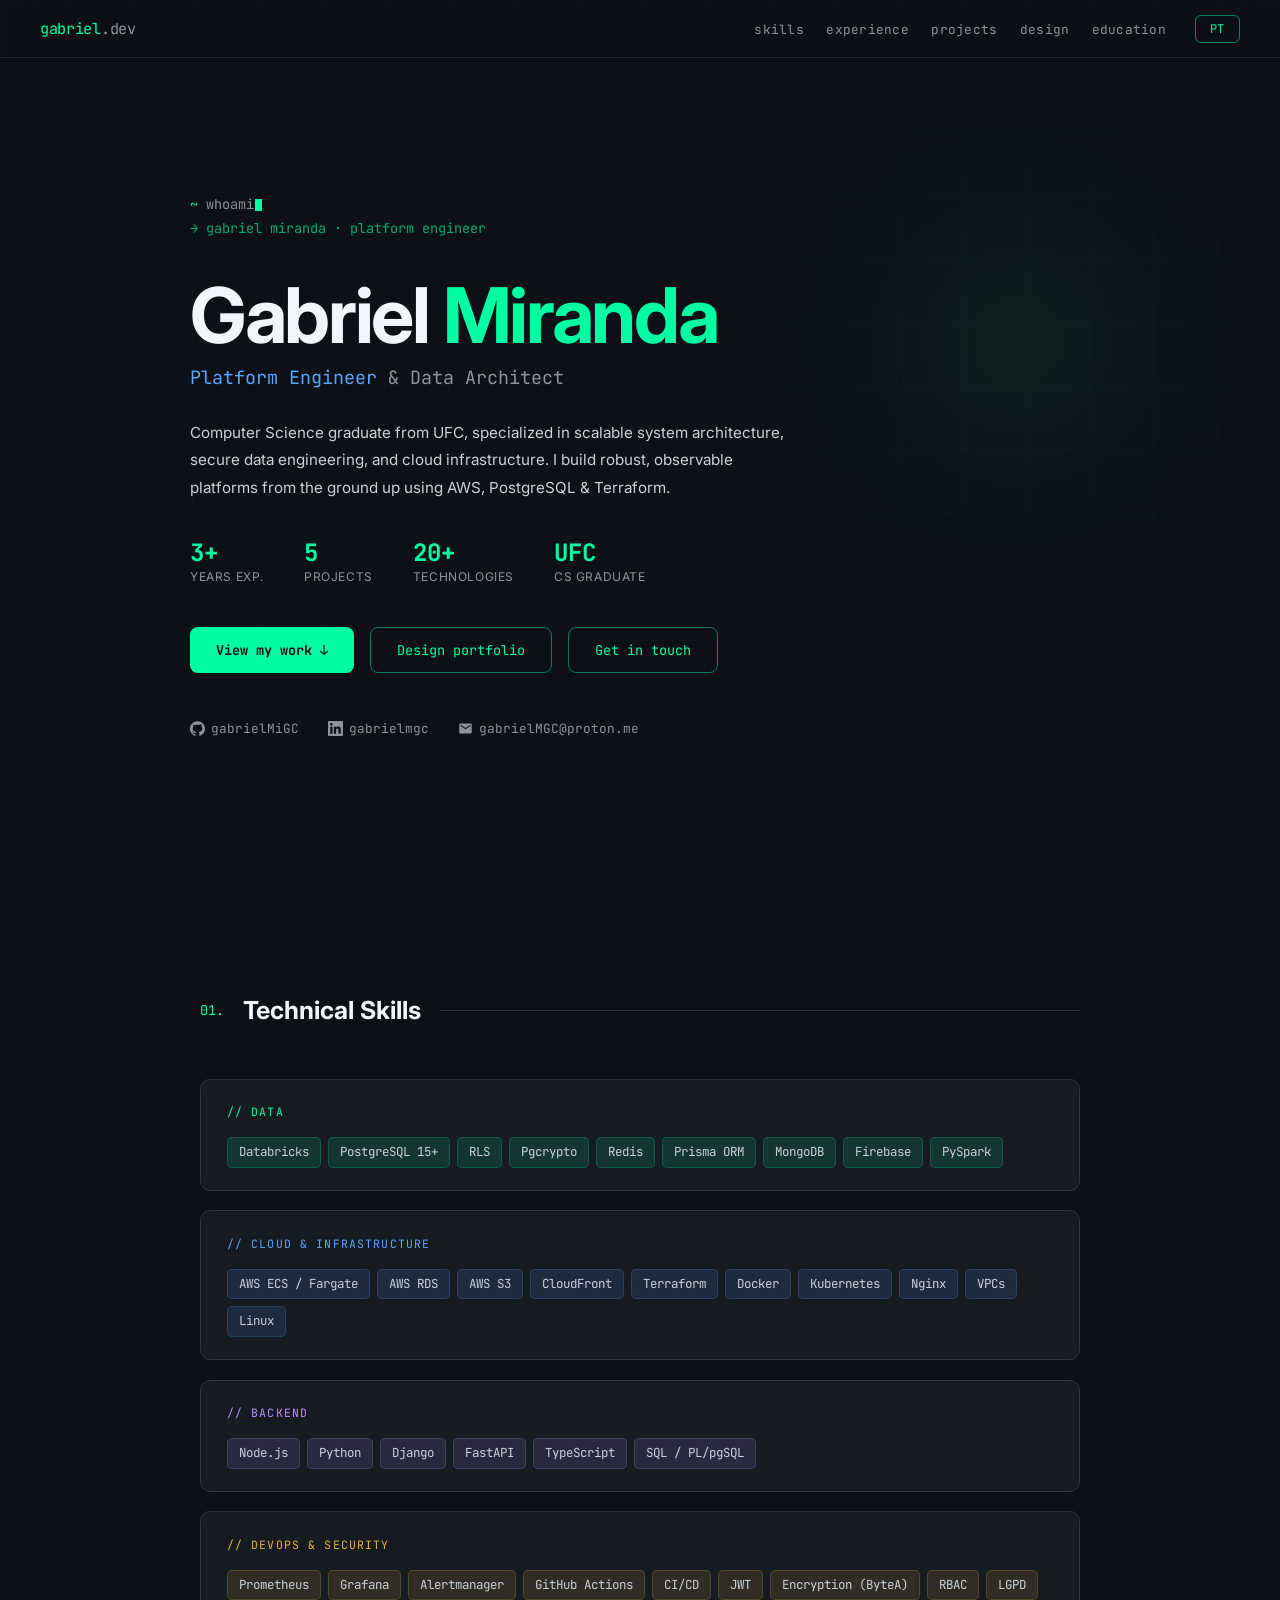
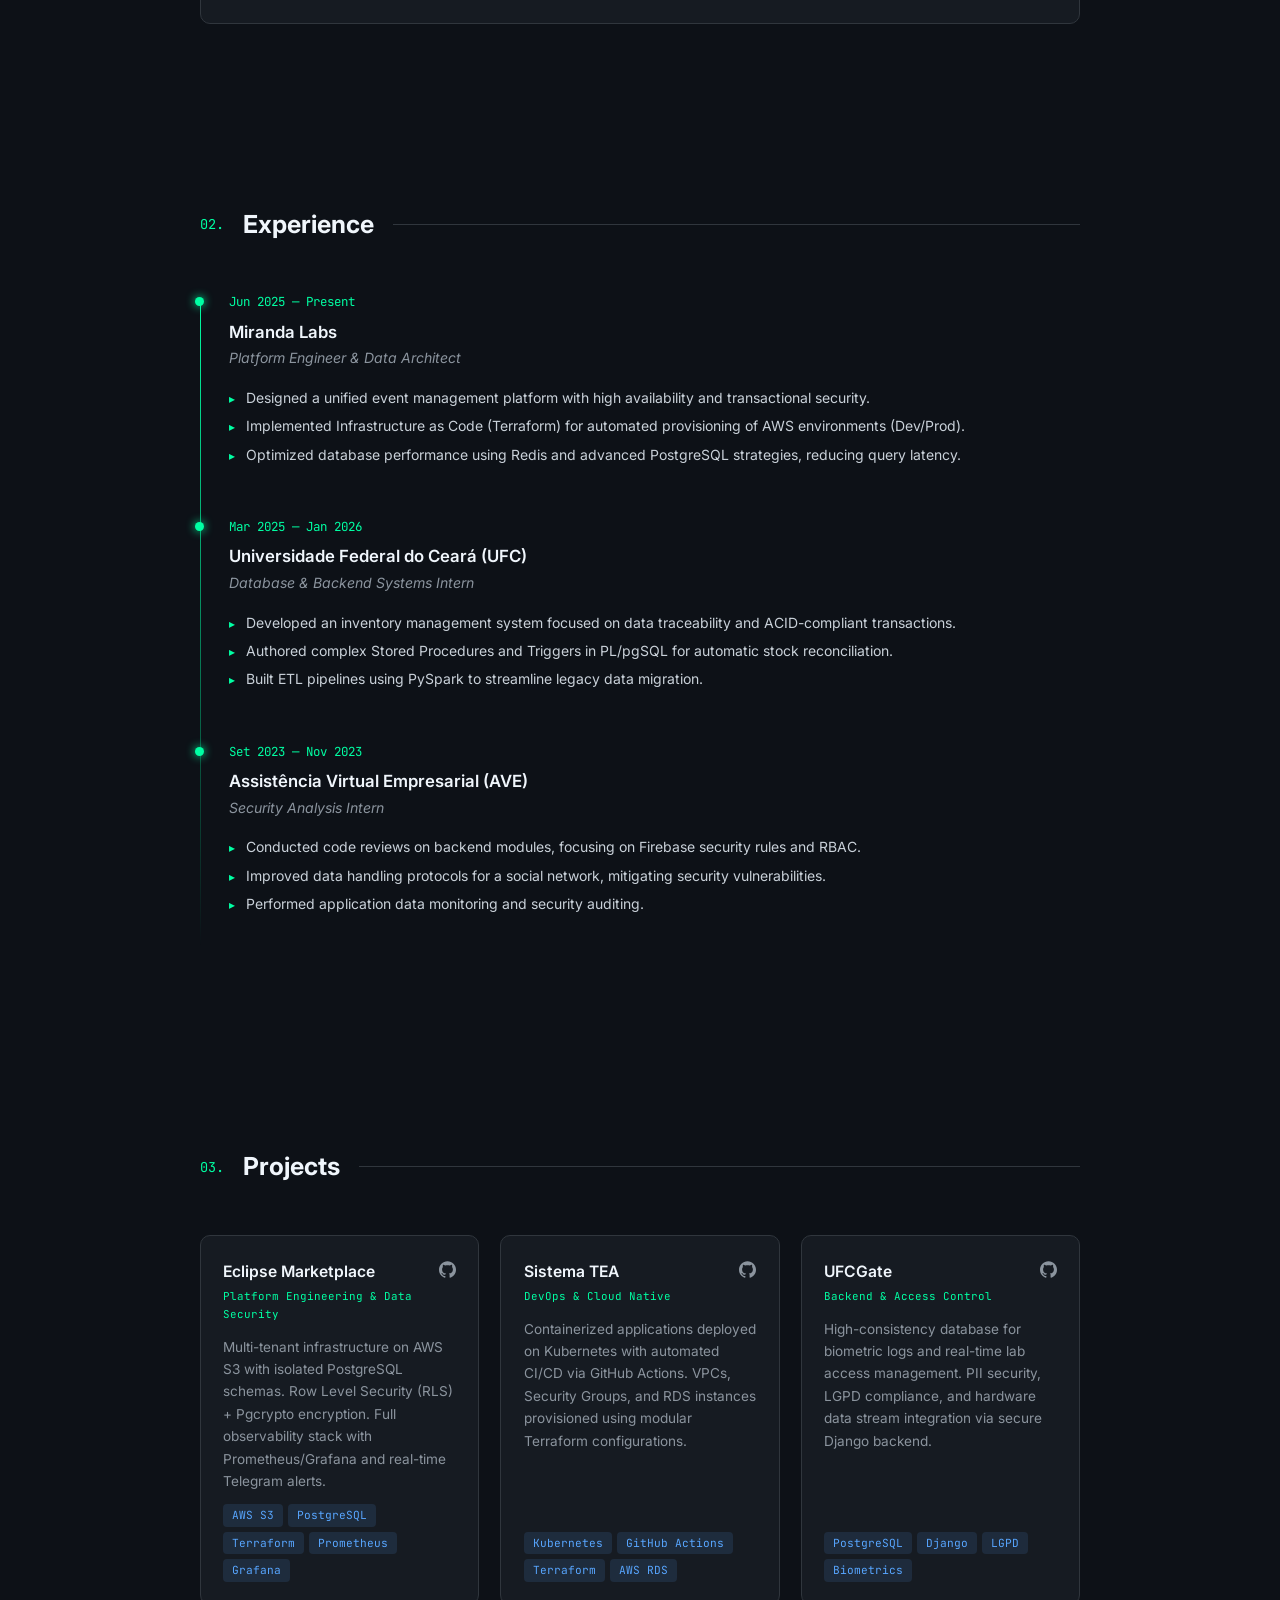
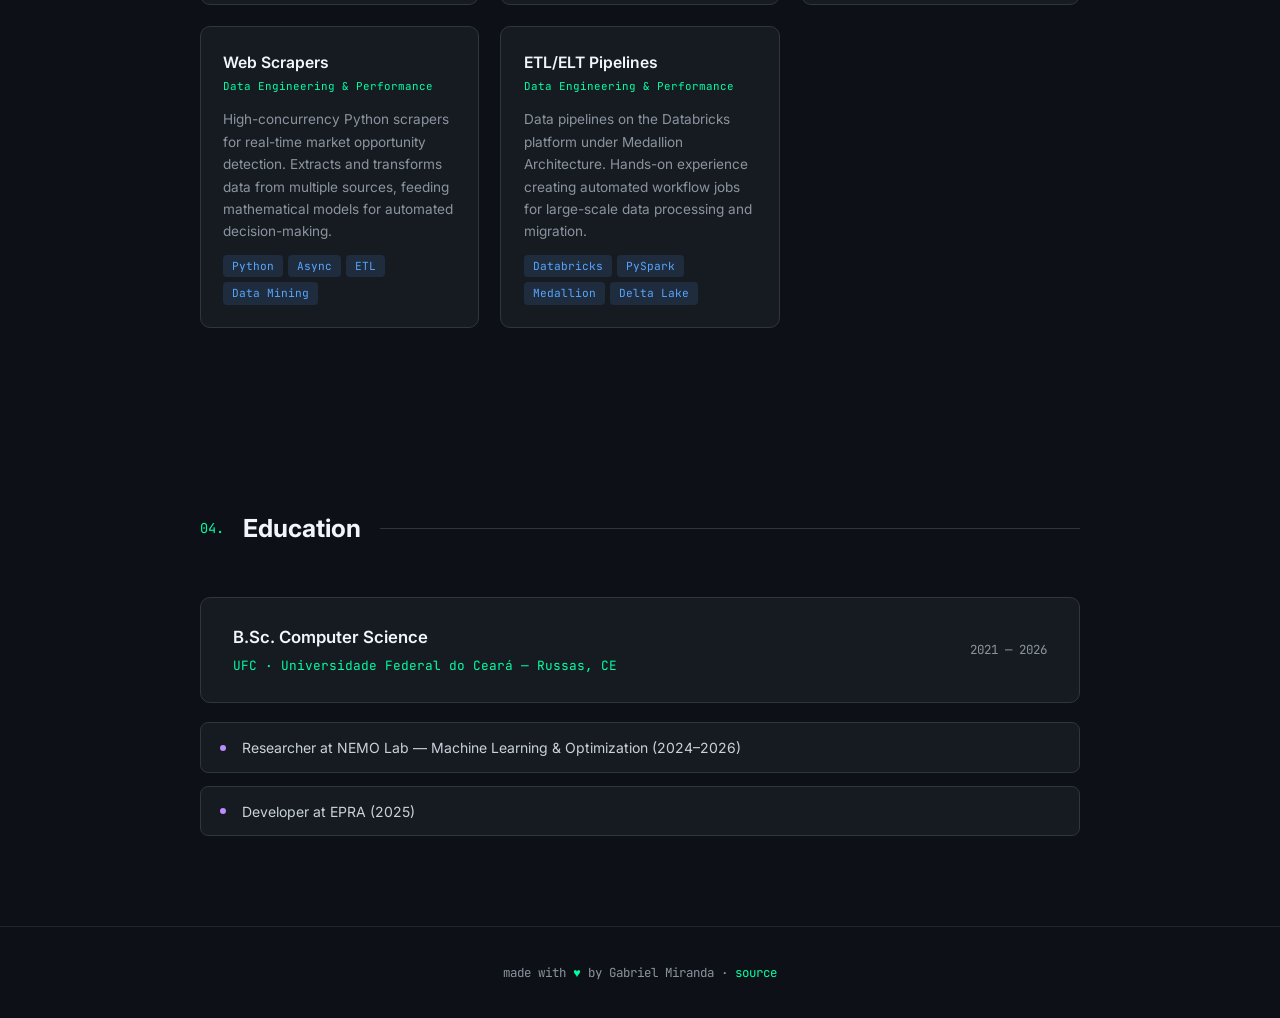
==== commit ffa3ac0d: "feat: add design portfolio routes" ====
--- a/index.html
+++ b/index.html
@@ -639,6 +639,7 @@
       <li><a href="#skills"     data-key="nav_skills">skills</a></li>
       <li><a href="#experience" data-key="nav_exp">experience</a></li>
       <li><a href="#projects"   data-key="nav_proj">projects</a></li>
+      <li><a href="design/"     data-key="nav_design">design</a></li>
       <li><a href="#education"  data-key="nav_edu">education</a></li>
     </ul>
     <button class="lang-btn" id="lang-btn" onclick="toggleLang()">PT</button>
@@ -694,6 +695,7 @@
 
     <div class="hero-cta">
       <a href="#projects" class="btn-primary" data-key="cta_work">View my work ↓</a>
+      <a href="design/" class="btn-ghost" data-key="cta_design">Design portfolio</a>
       <a href="mailto:gabrielMGC@proton.me" class="btn-ghost" data-key="cta_contact">Get in touch</a>
     </div>
 
@@ -1023,11 +1025,11 @@
 /* ---- i18n ---- */
 const LANG = {
   en: {
-    nav_skills:'skills', nav_exp:'experience', nav_proj:'projects', nav_edu:'education',
+    nav_skills:'skills', nav_exp:'experience', nav_proj:'projects', nav_design:'design', nav_edu:'education',
     role1:'Platform Engineer', role2:'Data Architect',
     hero_bio:'Computer Science graduate from UFC, specialized in scalable system architecture, secure data engineering, and cloud infrastructure. I build robust, observable platforms from the ground up using AWS, PostgreSQL &amp; Terraform.',
     stat_exp:'years exp.', stat_proj:'projects', stat_tech:'technologies', stat_uni:'CS graduate',
-    cta_work:'View my work ↓', cta_contact:'Get in touch',
+    cta_work:'View my work ↓', cta_design:'Design portfolio', cta_contact:'Get in touch',
     sec_skills:'Technical Skills',
     sk_data:'Data', sk_cloud:'Cloud &amp; Infrastructure', sk_backend:'Backend', sk_devops:'DevOps &amp; Security',
     sec_exp:'Experience', present:'Present',
@@ -1061,11 +1063,11 @@
     footer_made:'made with', footer_by:'by',
   },
   pt: {
-    nav_skills:'habilidades', nav_exp:'experiência', nav_proj:'projetos', nav_edu:'formação',
+    nav_skills:'habilidades', nav_exp:'experiência', nav_proj:'projetos', nav_design:'design', nav_edu:'formação',
     role1:'Engenheiro de Plataforma', role2:'Arquiteto de Dados',
     hero_bio:'Graduado em Ciência da Computação pela UFC com forte especialização em Engenharia de Plataforma, Desenvolvimento Backend e Segurança de Dados. Especialista na arquitetura de sistemas escaláveis com AWS, PostgreSQL e Terraform.',
     stat_exp:'anos de exp.', stat_proj:'projetos', stat_tech:'tecnologias', stat_uni:'graduado UFC',
-    cta_work:'Ver meu trabalho ↓', cta_contact:'Entrar em contato',
+    cta_work:'Ver meu trabalho ↓', cta_design:'Portfólio de design', cta_contact:'Entrar em contato',
     sec_skills:'Competências Técnicas',
     sk_data:'Dados', sk_cloud:'Cloud &amp; Infraestrutura', sk_backend:'Backend', sk_devops:'DevOps &amp; Segurança',
     sec_exp:'Experiência Profissional', present:'Presente',
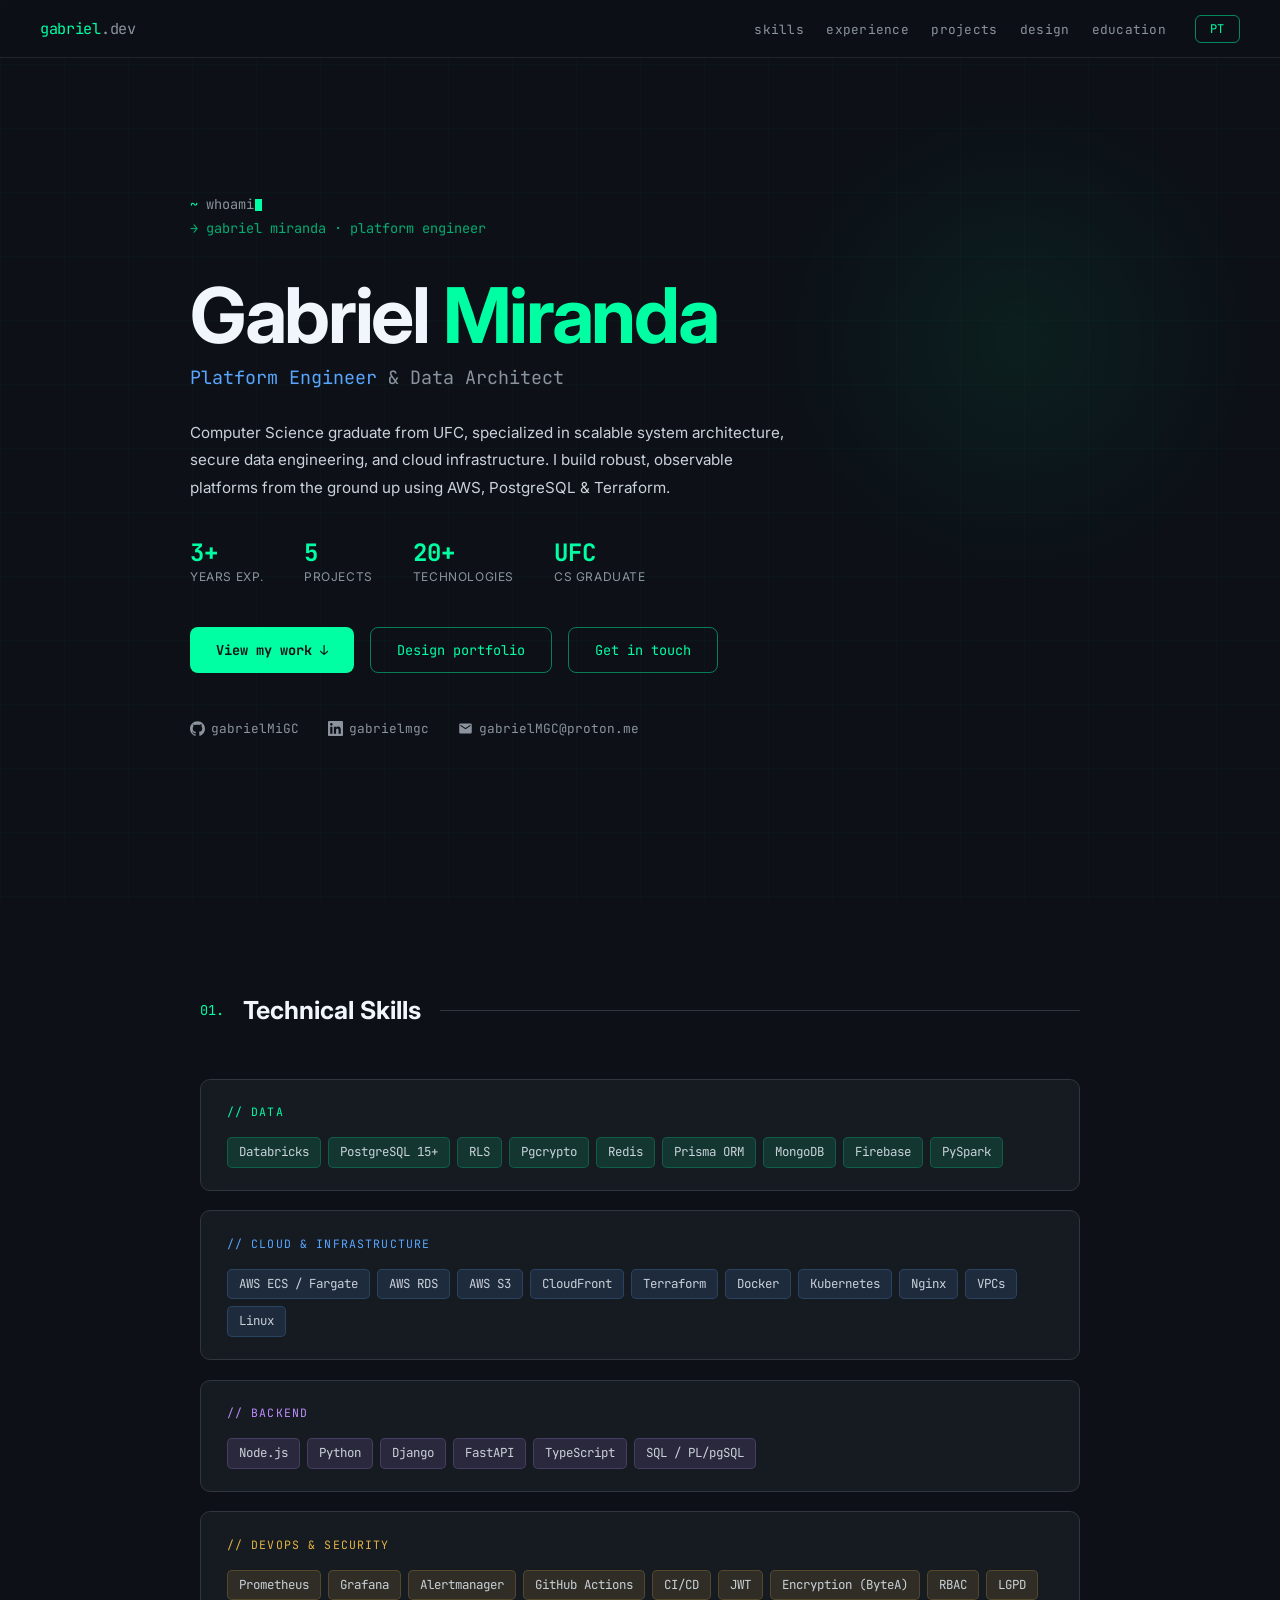
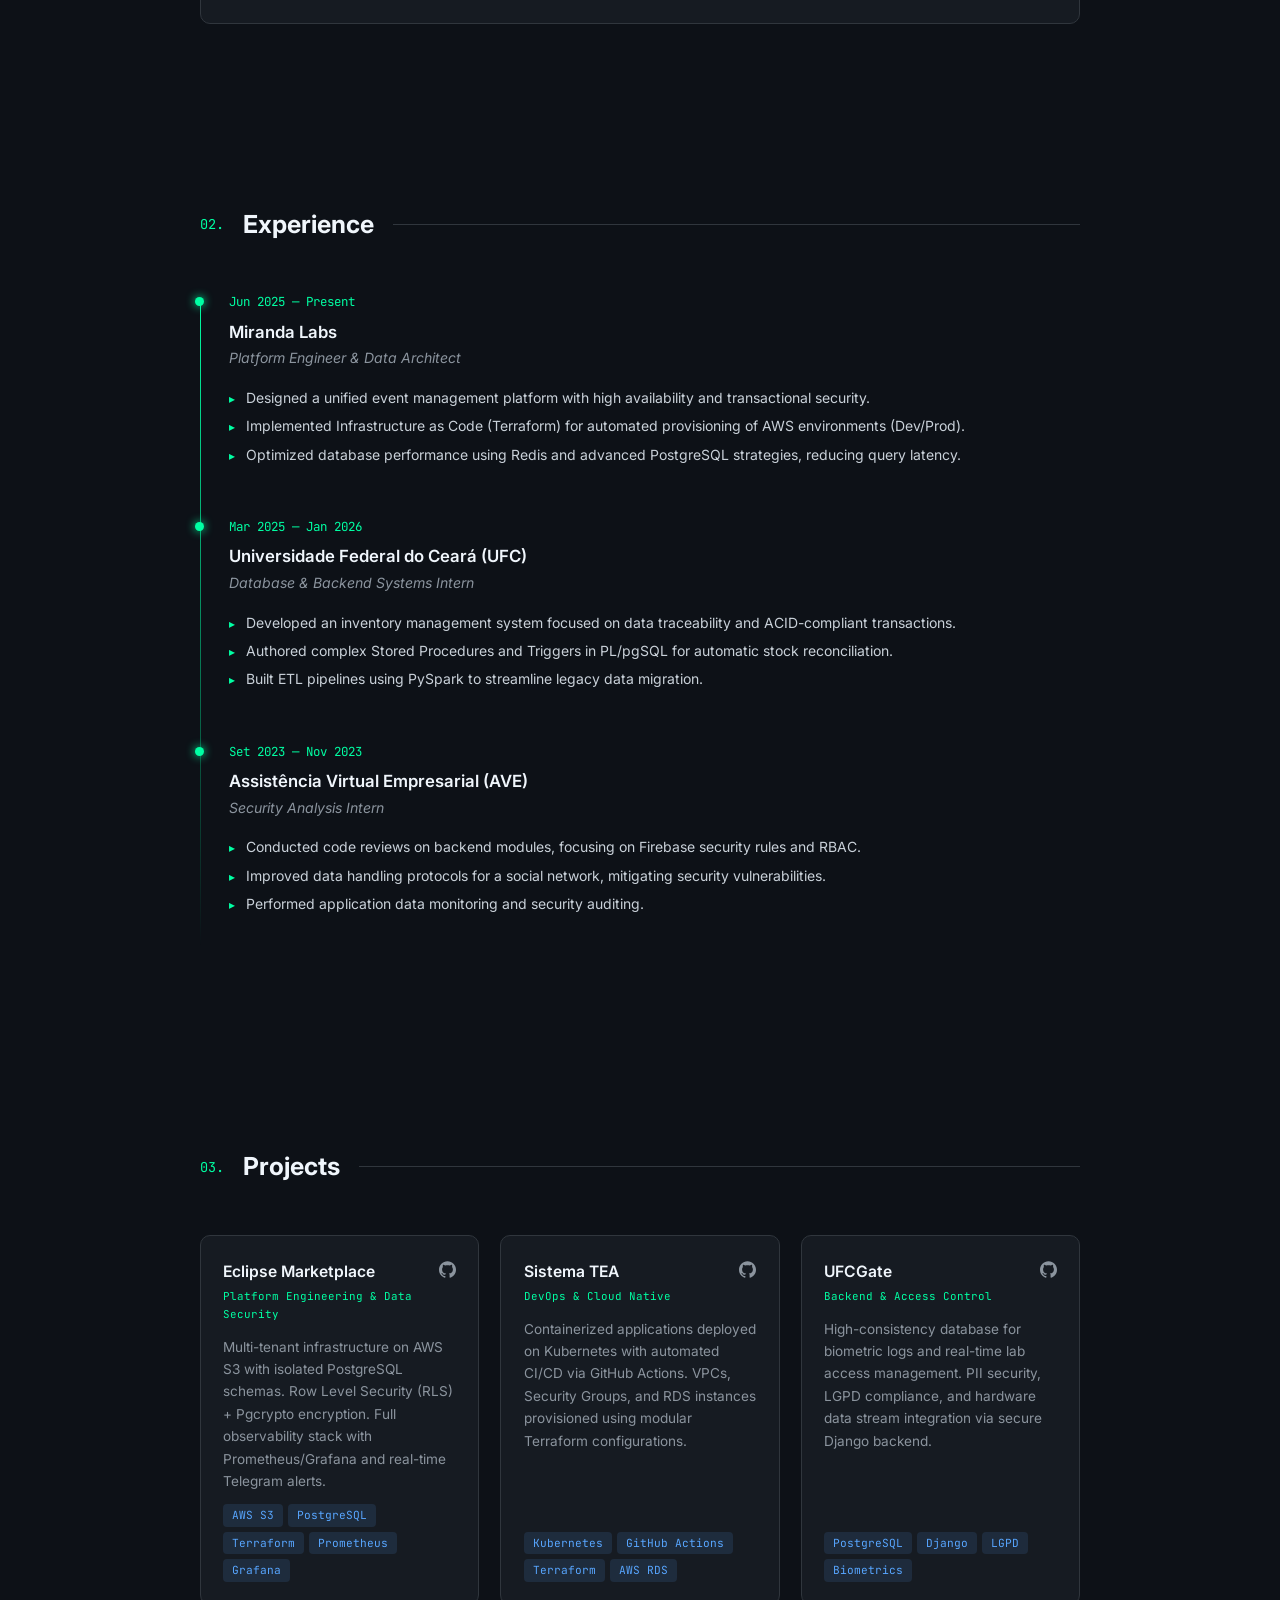
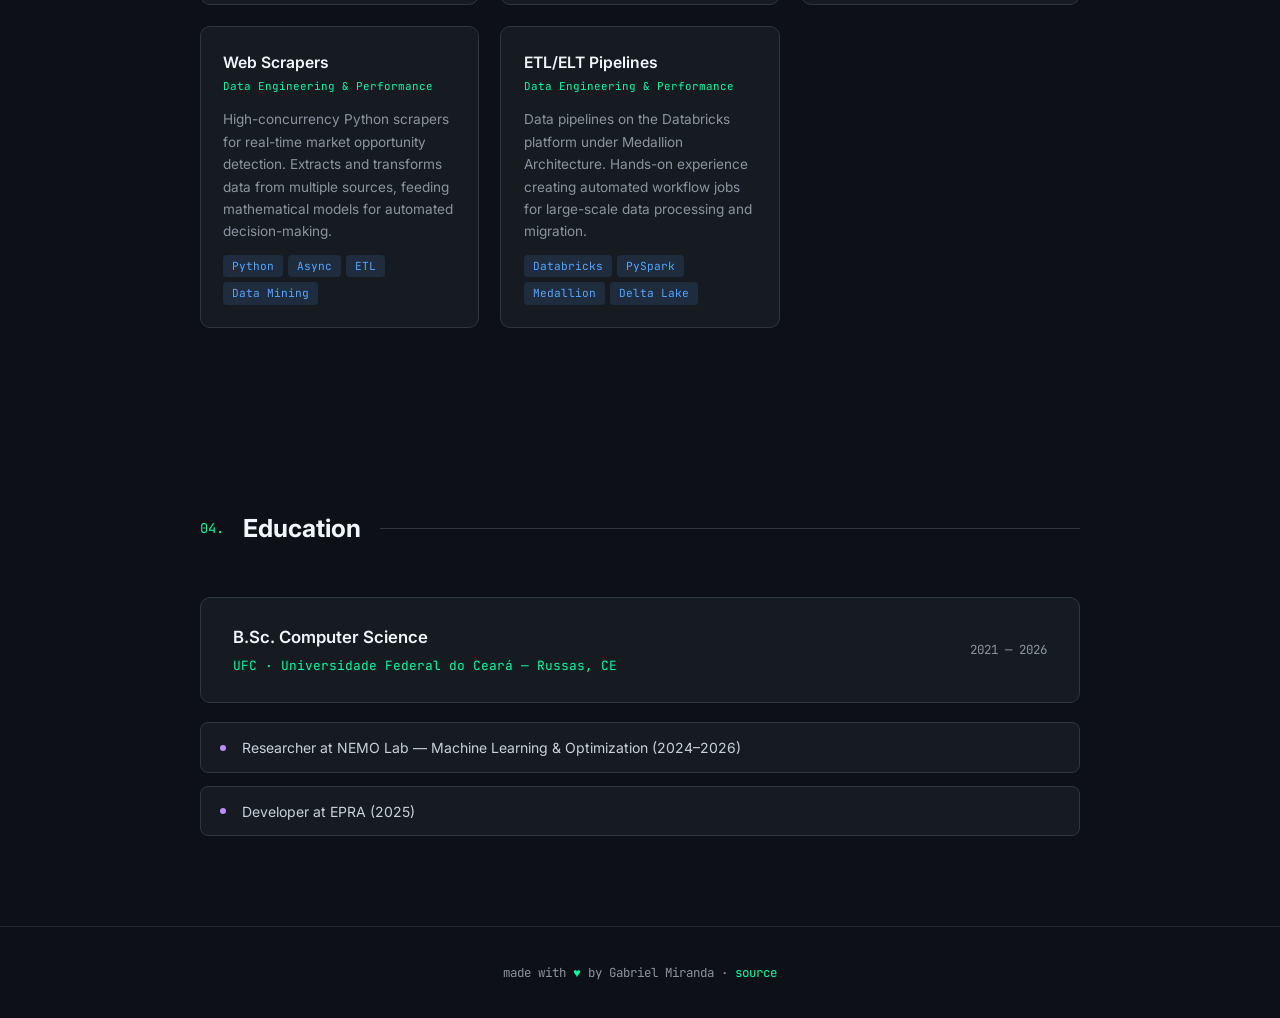
==== commit 2fc0ba0a: "fix: adjust design cards and add favicon" ====
--- a/index.html
+++ b/index.html
@@ -5,6 +5,7 @@
   <meta name="viewport" content="width=device-width, initial-scale=1.0" />
   <meta name="description" content="Gabriel Miranda — Platform Engineer & Data Architect" />
   <title>Gabriel Miranda · Platform Engineer</title>
+  <link rel="icon" type="image/svg+xml" href="/favicon.svg" />
   <link rel="preconnect" href="https://fonts.googleapis.com" />
   <link rel="preconnect" href="https://fonts.gstatic.com" crossorigin />
   <link href="https://fonts.googleapis.com/css2?family=JetBrains+Mono:ital,wght@0,300;0,400;0,500;0,700;1,400&family=Inter:wght@300;400;500;600;700&display=swap" rel="stylesheet" />
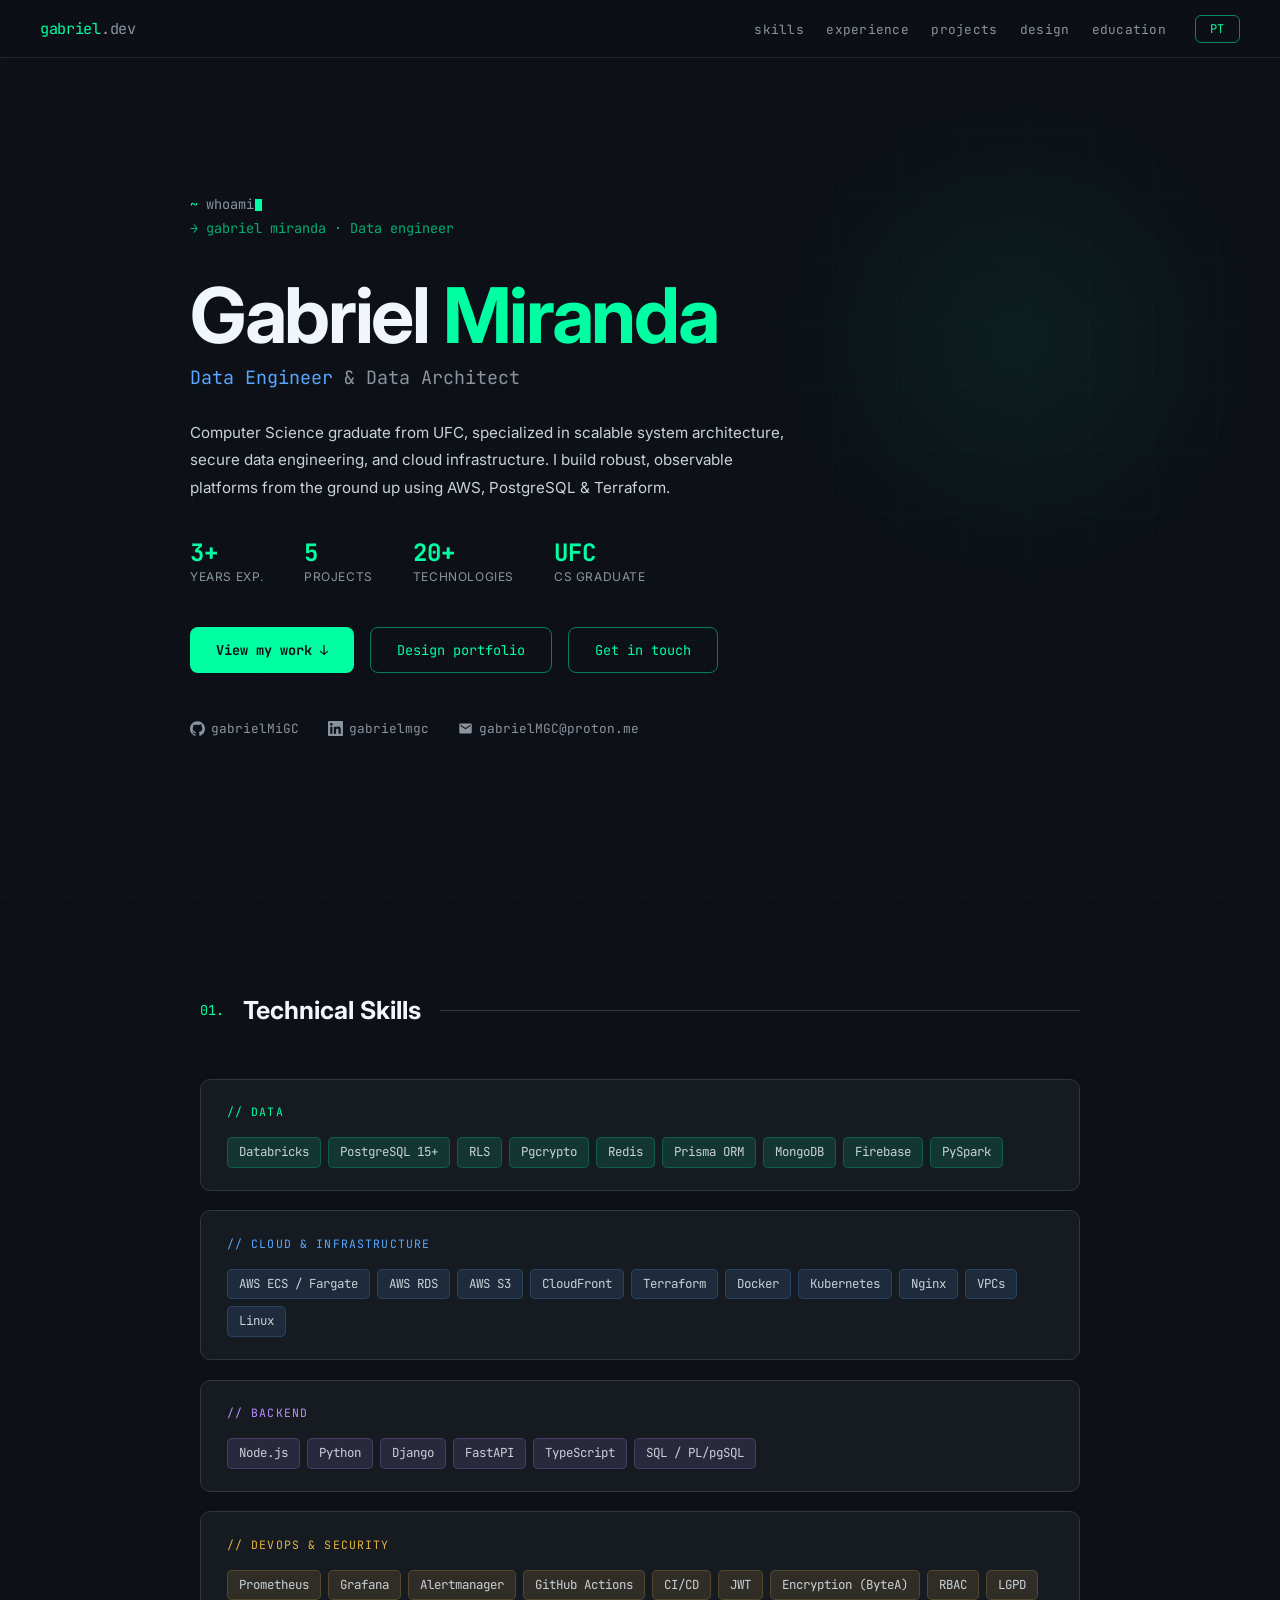
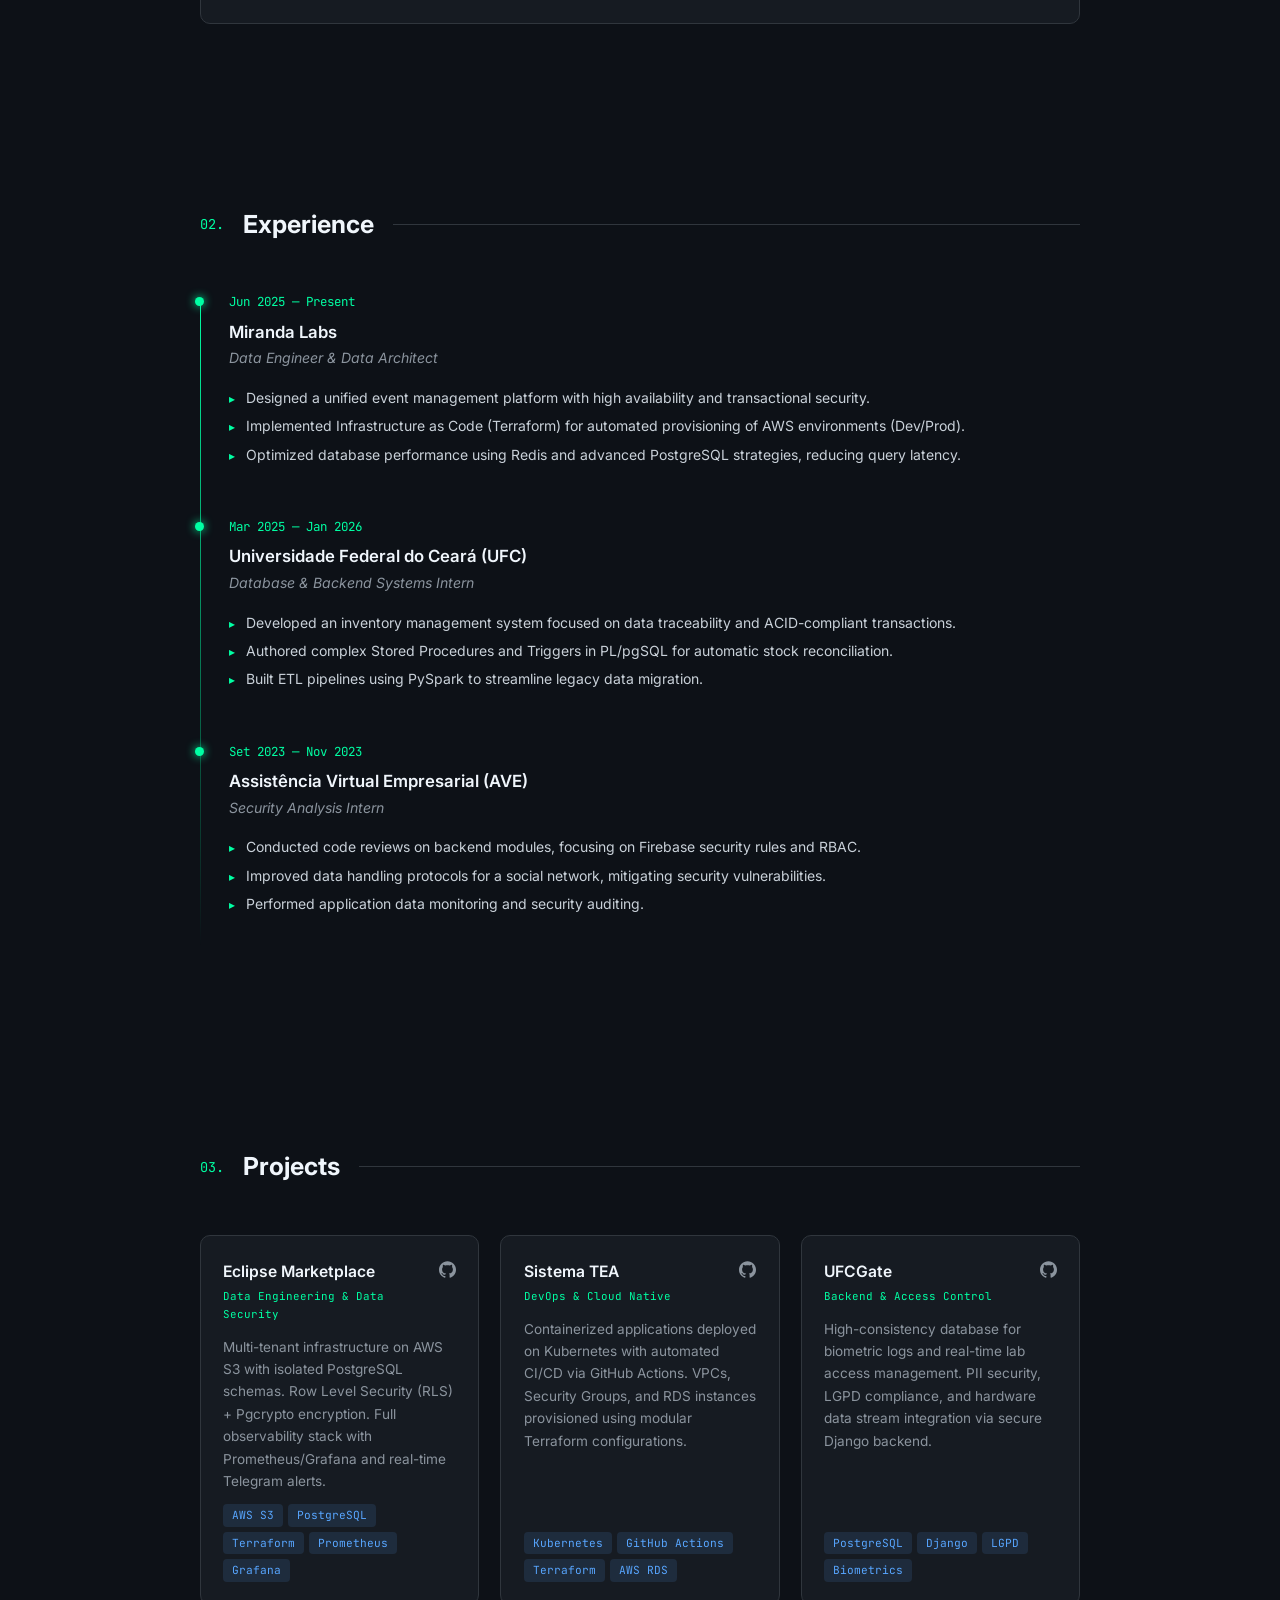
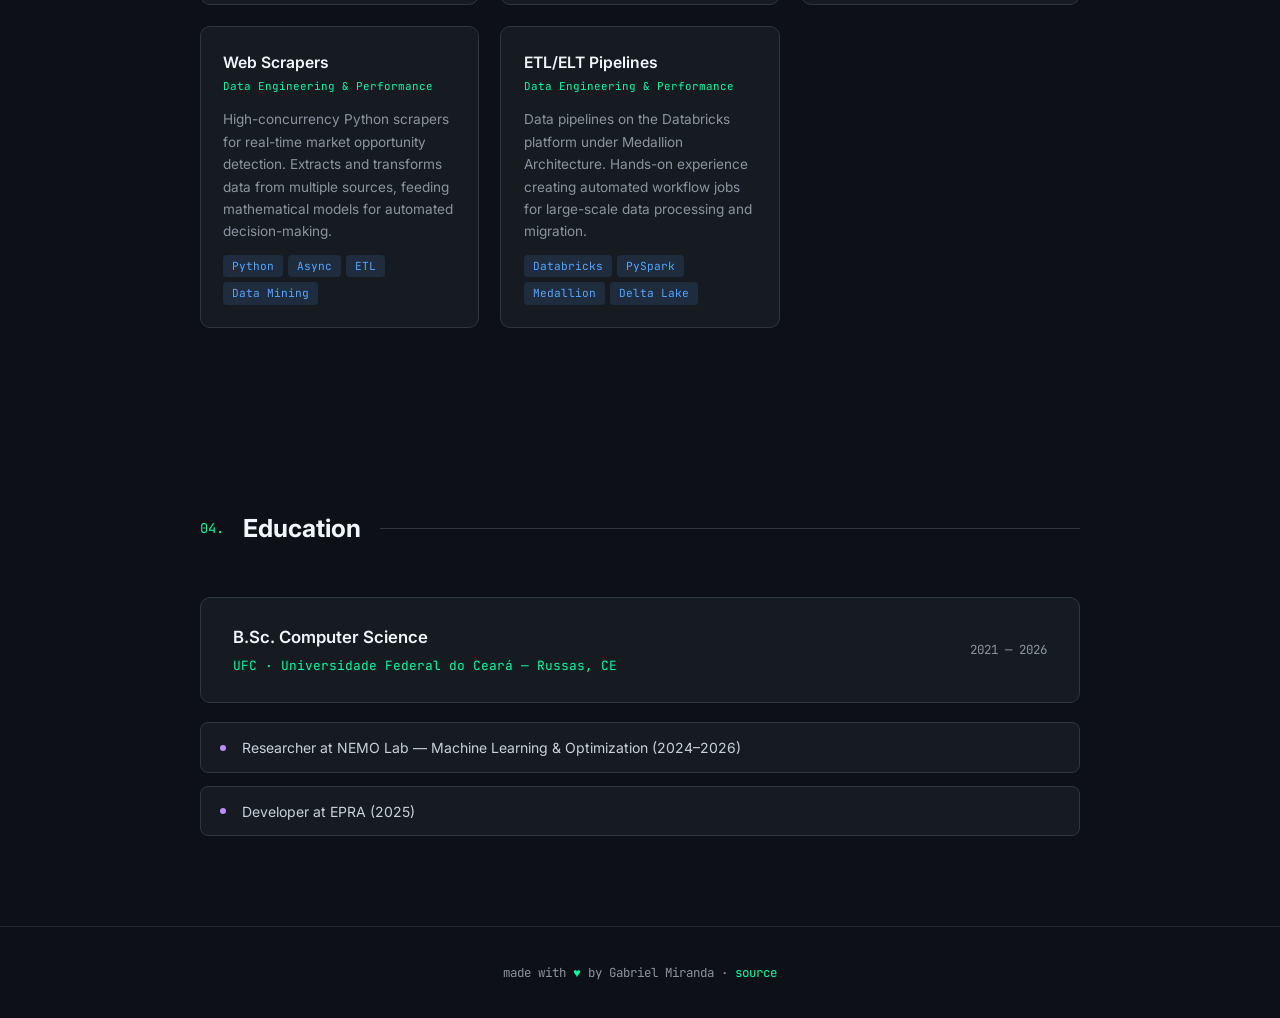
==== commit 38aeff36: "Rebrand profile role to Data Engineer Update the portfolio copy from Platform Engineer to Data Engin" ====
--- a/index.html
+++ b/index.html
@@ -3,8 +3,8 @@
 <head>
   <meta charset="UTF-8" />
   <meta name="viewport" content="width=device-width, initial-scale=1.0" />
-  <meta name="description" content="Gabriel Miranda — Platform Engineer & Data Architect" />
-  <title>Gabriel Miranda · Platform Engineer</title>
+  <meta name="description" content="Gabriel Miranda — Data Engineer & Data Architect" />
+  <title>Gabriel Miranda · Data Engineer</title>
   <link rel="icon" type="image/svg+xml" href="/favicon.svg" />
   <link rel="preconnect" href="https://fonts.googleapis.com" />
   <link rel="preconnect" href="https://fonts.gstatic.com" crossorigin />
@@ -664,7 +664,7 @@
     <h1 class="hero-name">Gabriel <span class="green">Miranda</span></h1>
 
     <p class="hero-role">
-      <span class="hl" data-key="role1">Platform Engineer</span>
+      <span class="hl" data-key="role1">Data Engineer</span>
       <span style="color:var(--muted)"> &amp; </span>
       <span data-key="role2">Data Architect</span>
     </p>
@@ -830,7 +830,7 @@
       <div class="tl-dot"></div>
       <div class="tl-date">Jun 2025 — <span data-key="present">Present</span></div>
       <div class="tl-company">Miranda Labs</div>
-      <div class="tl-role" data-key="e1_role">Platform Engineer &amp; Data Architect</div>
+      <div class="tl-role" data-key="e1_role">Data Engineer &amp; Data Architect</div>
       <ul class="tl-bullets">
         <li data-key="e1_b1">Designed a unified event management platform with high availability and transactional security.</li>
         <li data-key="e1_b2">Implemented Infrastructure as Code (Terraform) for automated provisioning of AWS environments (Dev/Prod).</li>
@@ -881,7 +881,7 @@
       <div class="proj-top">
         <div>
           <div class="proj-name">Eclipse Marketplace</div>
-          <div class="proj-cat" data-key="p1_cat">Platform Engineering &amp; Data Security</div>
+          <div class="proj-cat" data-key="p1_cat">Data Engineering &amp; Data Engineering</div>
         </div>
         <a href="https://github.com/gabrielMiGC" target="_blank" rel="noopener" class="proj-gh-link" title="GitHub">
           <svg width="17" height="17" viewBox="0 0 24 24" fill="currentColor"><path d="M12 .297c-6.63 0-12 5.373-12 12 0 5.303 3.438 9.8 8.205 11.385.6.113.82-.258.82-.577 0-.285-.01-1.04-.015-2.04-3.338.724-4.042-1.61-4.042-1.61-.546-1.385-1.335-1.755-1.335-1.755-1.087-.744.084-.729.084-.729 1.205.084 1.838 1.236 1.838 1.236 1.07 1.835 2.809 1.305 3.495.998.108-.776.417-1.305.76-1.605-2.665-.3-5.466-1.332-5.466-5.93 0-1.31.465-2.38 1.235-3.22-.135-.303-.54-1.523.105-3.176 0 0 1.005-.322 3.3 1.23.96-.267 1.98-.399 3-.405 1.02.006 2.04.138 3 .405 2.28-1.552 3.285-1.23 3.285-1.23.645 1.653.24 2.873.12 3.176.765.84 1.23 1.91 1.23 3.22 0 4.61-2.805 5.625-5.475 5.92.42.36.81 1.096.81 2.22 0 1.606-.015 2.896-.015 3.286 0 .315.21.69.825.57C20.565 22.092 24 17.592 24 12.297c0-6.627-5.373-12-12-12"/></svg>
@@ -1027,14 +1027,14 @@
 const LANG = {
   en: {
     nav_skills:'skills', nav_exp:'experience', nav_proj:'projects', nav_design:'design', nav_edu:'education',
-    role1:'Platform Engineer', role2:'Data Architect',
+    role1:'Data Engineer', role2:'Data Architect',
     hero_bio:'Computer Science graduate from UFC, specialized in scalable system architecture, secure data engineering, and cloud infrastructure. I build robust, observable platforms from the ground up using AWS, PostgreSQL &amp; Terraform.',
     stat_exp:'years exp.', stat_proj:'projects', stat_tech:'technologies', stat_uni:'CS graduate',
     cta_work:'View my work ↓', cta_design:'Design portfolio', cta_contact:'Get in touch',
     sec_skills:'Technical Skills',
     sk_data:'Data', sk_cloud:'Cloud &amp; Infrastructure', sk_backend:'Backend', sk_devops:'DevOps &amp; Security',
     sec_exp:'Experience', present:'Present',
-    e1_role:'Platform Engineer &amp; Data Architect',
+    e1_role:'Data Engineer &amp; Data Architect',
     e1_b1:'Designed a unified event management platform with high availability and transactional security.',
     e1_b2:'Implemented Infrastructure as Code (Terraform) for automated provisioning of AWS environments (Dev/Prod).',
     e1_b3:'Optimized database performance using Redis and advanced PostgreSQL strategies, reducing query latency.',
@@ -1047,7 +1047,7 @@
     e3_b2:'Improved data handling protocols for a social network, mitigating security vulnerabilities.',
     e3_b3:'Performed application data monitoring and security auditing.',
     sec_proj:'Projects',
-    p1_cat:'Platform Engineering &amp; Data Security',
+    p1_cat:'Data Engineering &amp; Data Security',
     p1_desc:'Multi-tenant infrastructure on AWS S3 with isolated PostgreSQL schemas. Row Level Security (RLS) + Pgcrypto encryption. Full observability stack with Prometheus/Grafana and real-time Telegram alerts.',
     p2_cat:'DevOps &amp; Cloud Native',
     p2_desc:'Containerized applications deployed on Kubernetes with automated CI/CD via GitHub Actions. VPCs, Security Groups, and RDS instances provisioned using modular Terraform configurations.',
@@ -1122,7 +1122,7 @@
 /* ---- Terminal animation ---- */
 const TERMS = {
   en: [
-    { cmd: 'whoami',           out: 'gabriel miranda · platform engineer' },
+    { cmd: 'whoami',           out: 'gabriel miranda · Data engineer' },
     { cmd: 'cat stack.txt',    out: 'AWS · PostgreSQL · Terraform · K8s · TypeScript' },
     { cmd: 'echo $AVAILABLE',  out: 'open to new opportunities ✓' },
   ],
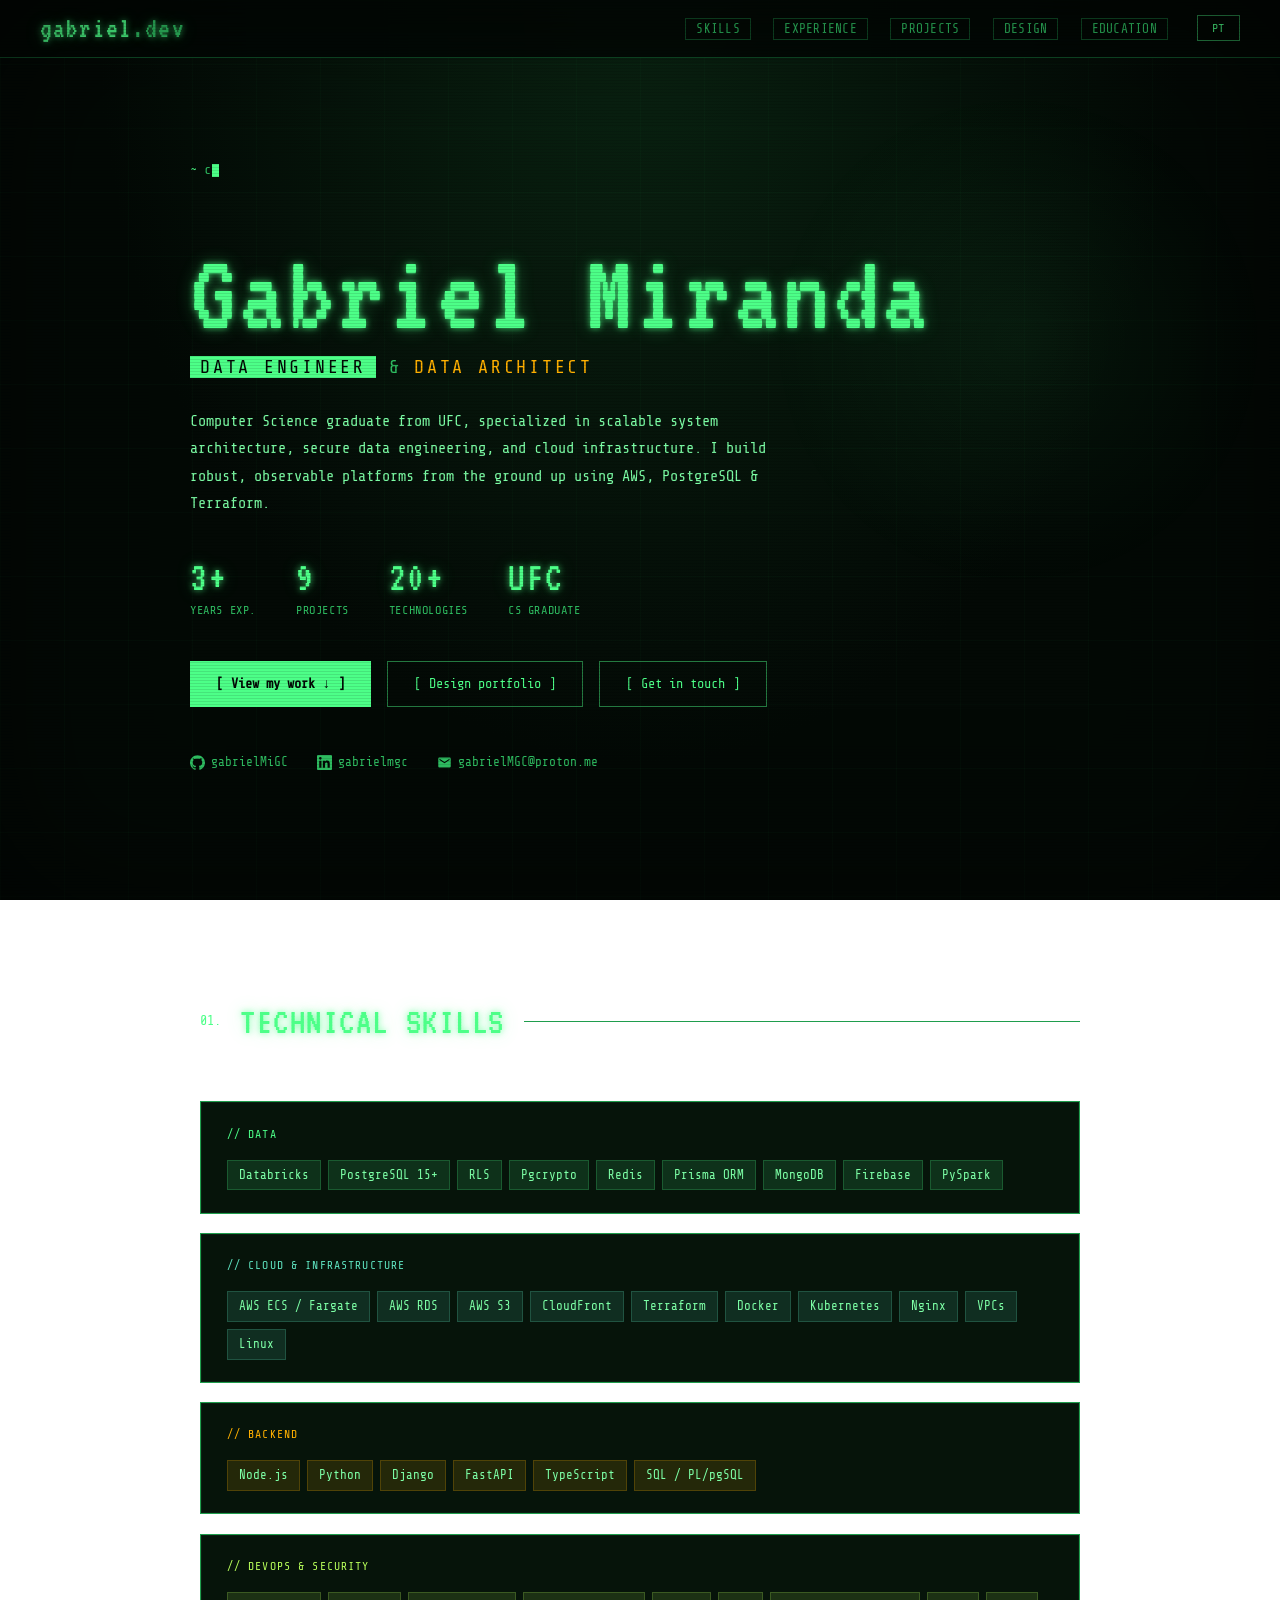
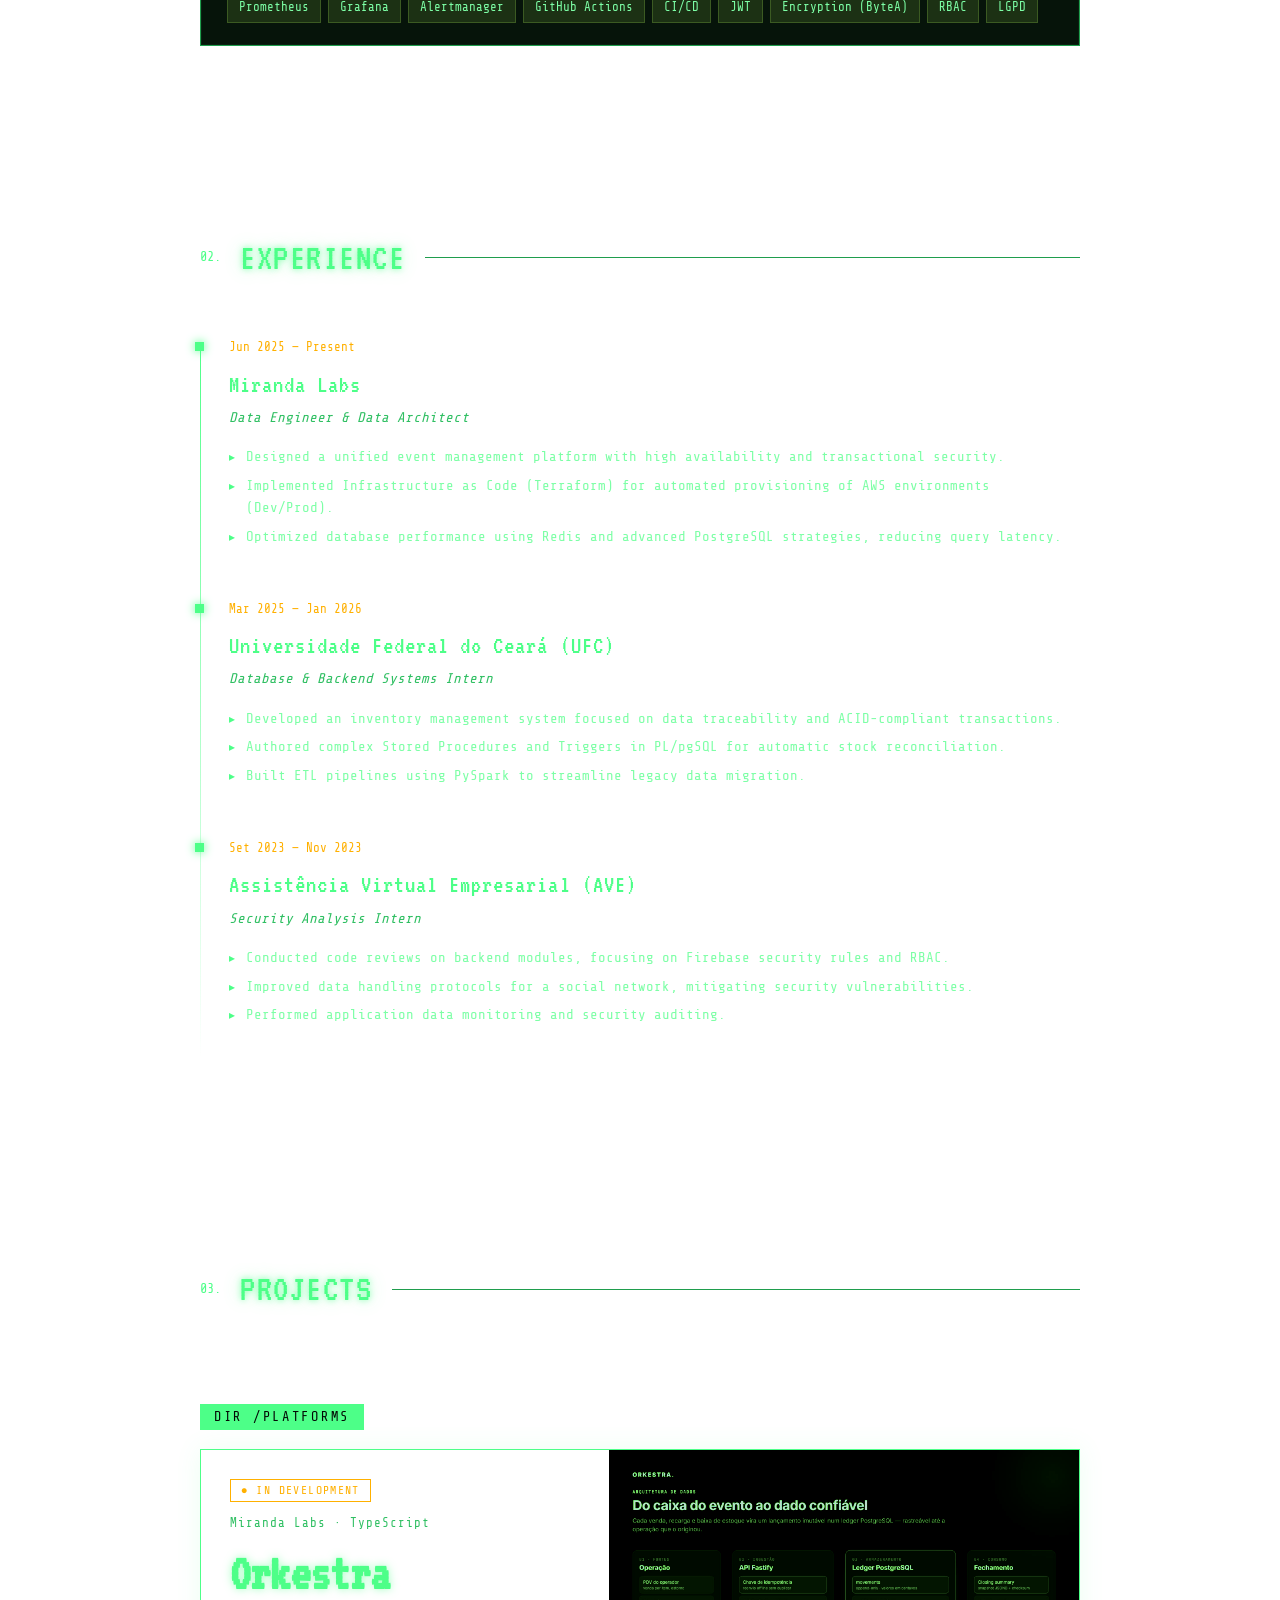
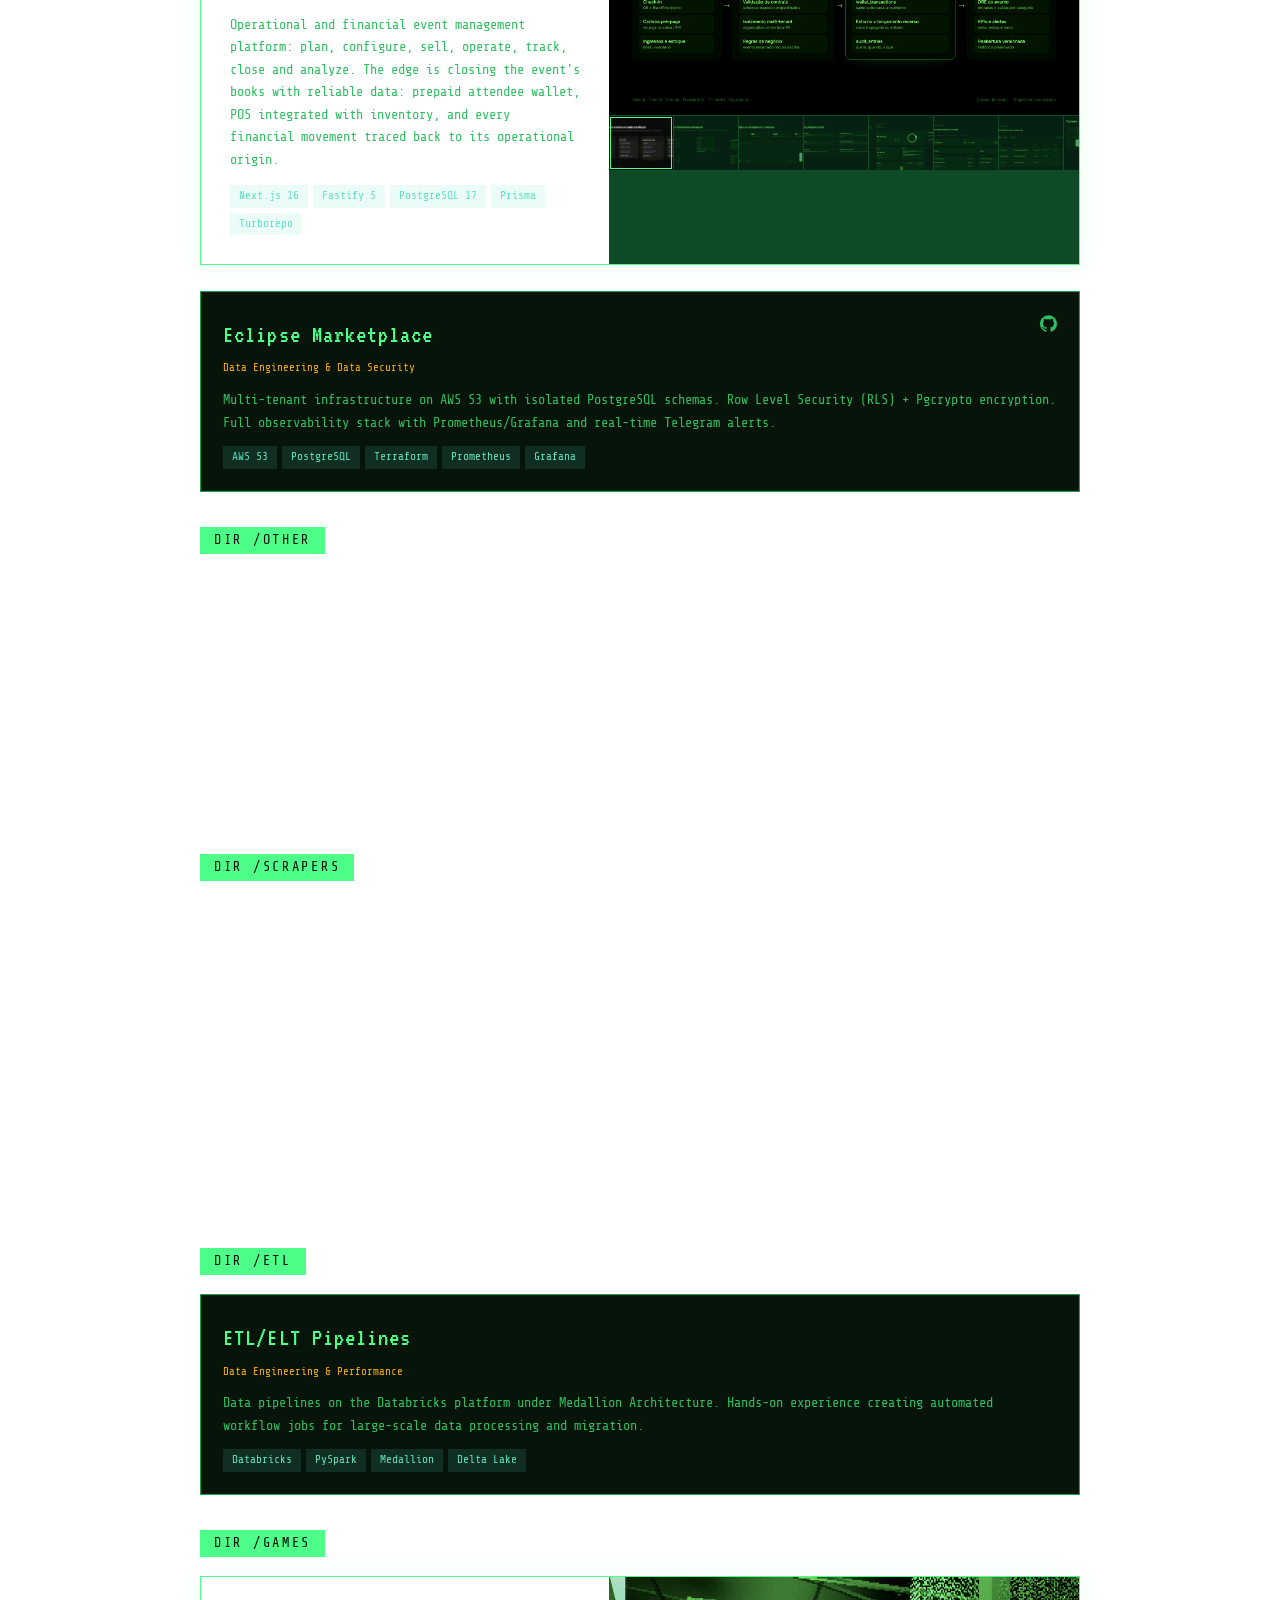
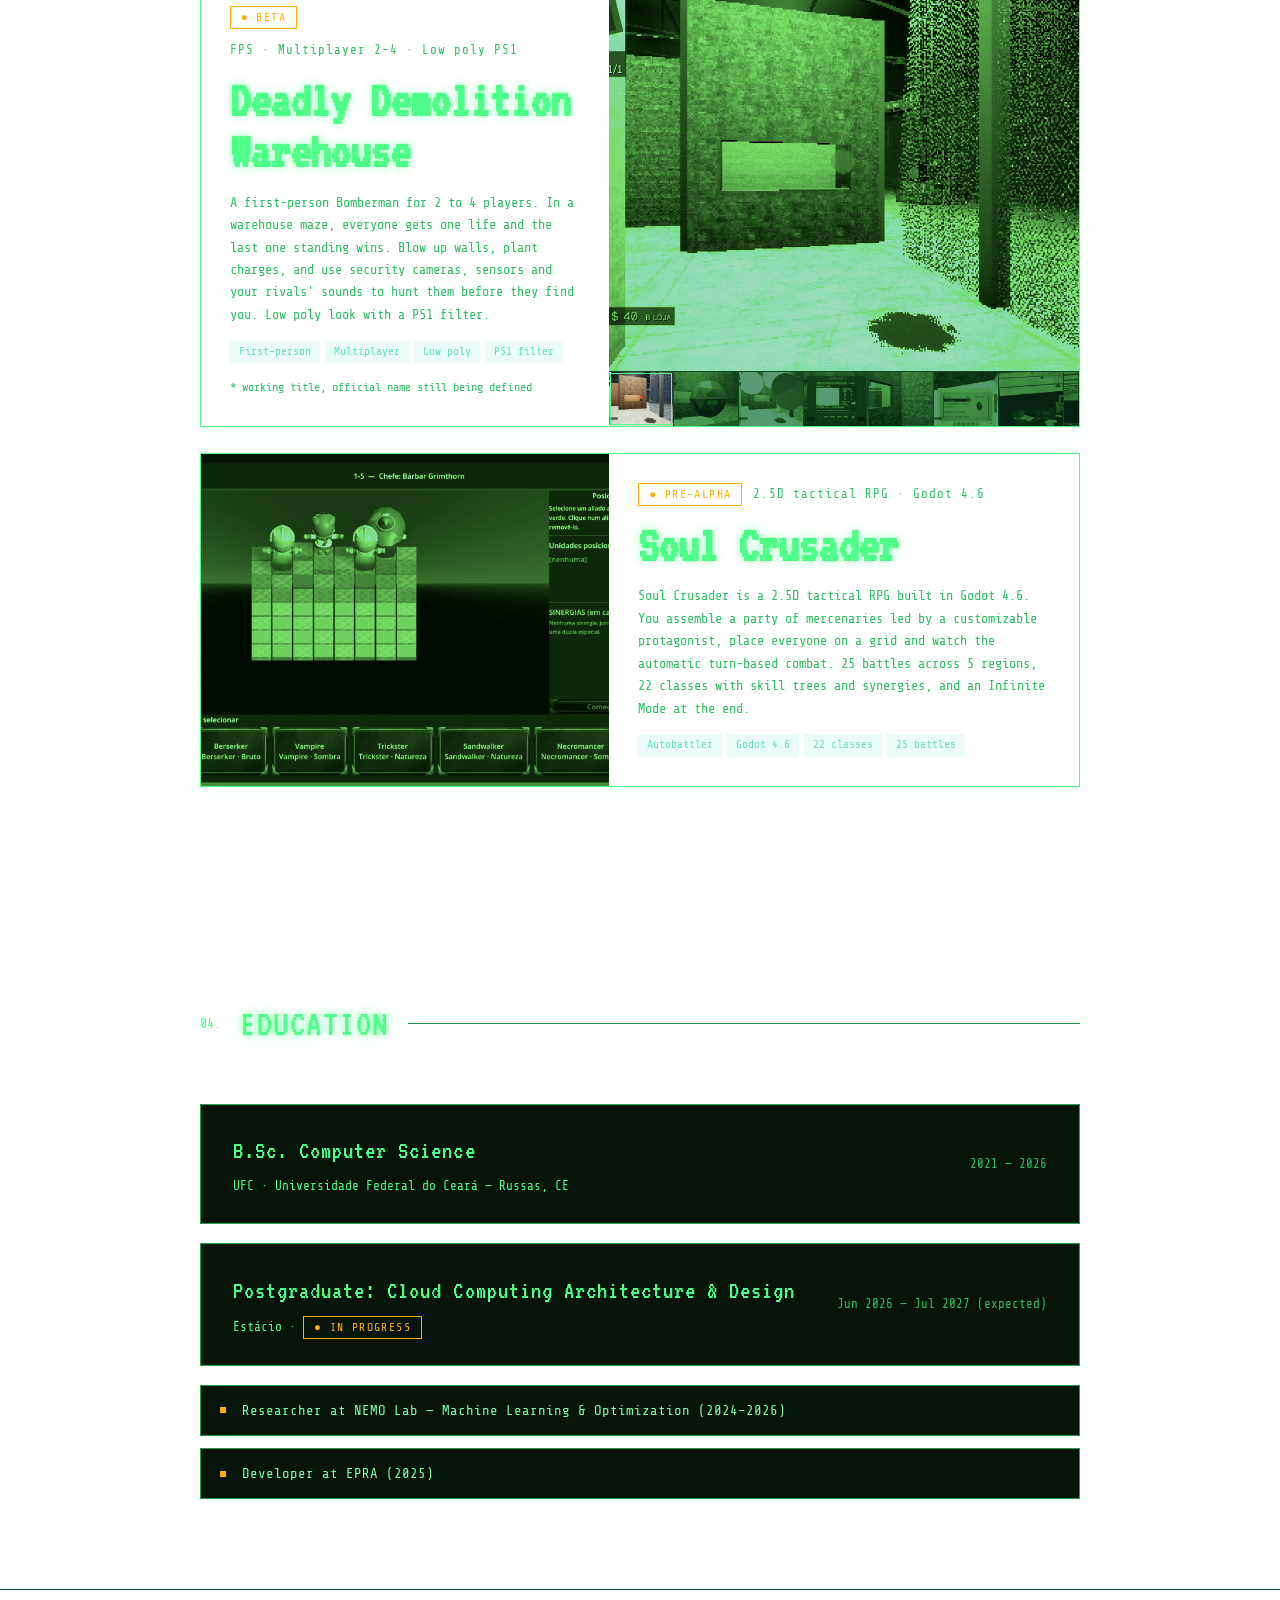
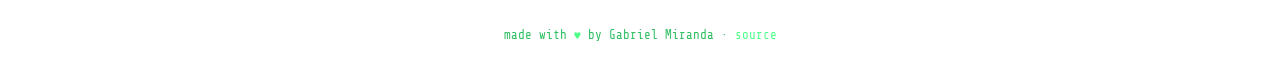
==== commit 9773a0b4: "feat: phosphor CRT theme, games/Orkestra/Espreita projects, postgrad education Co-Authored-By: Claud" ====
--- a/index.html
+++ b/index.html
@@ -8,33 +8,34 @@
   <link rel="icon" type="image/svg+xml" href="/favicon.svg" />
   <link rel="preconnect" href="https://fonts.googleapis.com" />
   <link rel="preconnect" href="https://fonts.gstatic.com" crossorigin />
-  <link href="https://fonts.googleapis.com/css2?family=JetBrains+Mono:ital,wght@0,300;0,400;0,500;0,700;1,400&family=Inter:wght@300;400;500;600;700&display=swap" rel="stylesheet" />
+  <link href="https://fonts.googleapis.com/css2?family=Share+Tech+Mono&family=VT323&display=swap" rel="stylesheet" />
 
   <style>
     /* ============================================================
        CSS VARIABLES & RESET
     ============================================================ */
     :root {
-      --bg:          #0d1117;
-      --bg-card:     #161b22;
-      --bg-hover:    #1c2330;
-      --border:      #30363d;
-      --border-soft: #21262d;
-      --text:        #c9d1d9;
-      --muted:       #8b949e;
-      --white:       #f0f6fc;
-      --accent:      #00ffa3;
-      --accent-dim:  rgba(0,255,163,.12);
-      --accent-glow: 0 0 22px rgba(0,255,163,.35);
-      --blue:        #58a6ff;
-      --blue-dim:    rgba(88,166,255,.12);
-      --purple:      #bc8cff;
-      --purple-dim:  rgba(188,140,255,.12);
-      --yellow:      #e3b341;
-      --yellow-dim:  rgba(227,179,65,.12);
-      --mono:        'JetBrains Mono', monospace;
-      --sans:        'Inter', sans-serif;
-      --radius:      10px;
+      --bg:          #030905;
+      --bg-card:     #06140a;
+      --bg-hover:    #0a2412;
+      --border:      #1f9d4d;
+      --border-soft: #0f4a26;
+      --text:        #7dffa6;
+      --muted:       #2fbf62;
+      --white:       #4dff88;
+      --accent:      #4dff88;
+      --accent-dim:  rgba(77,255,136,.12);
+      --accent-glow: 0 0 22px rgba(77,255,136,.35);
+      --blue:        #5fe3c0;
+      --blue-dim:    rgba(95,227,192,.12);
+      --purple:      #ffb000;
+      --purple-dim:  rgba(255,176,0,.12);
+      --yellow:      #b8ff5a;
+      --yellow-dim:  rgba(184,255,90,.12);
+      --mono:        'Share Tech Mono', monospace;
+      --sans:        'Share Tech Mono', monospace;
+      --display:     'VT323', monospace;
+      --radius:      0;
     }
 
     *, *::before, *::after { box-sizing: border-box; margin: 0; padding: 0; }
@@ -68,8 +69,8 @@
       content: '';
       position: fixed; inset: 0;
       background-image:
-        linear-gradient(rgba(0,255,163,.025) 1px, transparent 1px),
-        linear-gradient(90deg, rgba(0,255,163,.025) 1px, transparent 1px);
+        linear-gradient(rgba(77,255,136,.025) 1px, transparent 1px),
+        linear-gradient(90deg, rgba(77,255,136,.025) 1px, transparent 1px);
       background-size: 64px 64px;
       pointer-events: none;
       z-index: 0;
@@ -84,7 +85,7 @@
       height: 58px;
       display: flex; align-items: center; justify-content: space-between;
       padding: 0 2.5rem;
-      background: rgba(13,17,23,.85);
+      background: rgba(3,9,5,.88);
       backdrop-filter: blur(18px);
       border-bottom: 1px solid var(--border-soft);
     }
@@ -122,7 +123,7 @@
       font-family: var(--mono);
       font-size: .75rem;
       padding: 5px 14px;
-      border: 1px solid rgba(0,255,163,.5);
+      border: 1px solid rgba(77,255,136,.5);
       background: transparent;
       color: var(--accent);
       border-radius: 6px;
@@ -158,7 +159,7 @@
       position: absolute;
       top: 10%; left: 60%;
       width: 500px; height: 500px;
-      background: radial-gradient(circle, rgba(0,255,163,.06) 0%, transparent 70%);
+      background: radial-gradient(circle, rgba(77,255,136,.06) 0%, transparent 70%);
       pointer-events: none;
     }
 
@@ -171,7 +172,7 @@
     }
     .terminal-block .prompt { color: var(--accent); }
     .terminal-output {
-      color: rgba(0,255,163,.65);
+      color: rgba(77,255,136,.65);
       display: block;
       margin-top: 2px;
     }
@@ -244,7 +245,7 @@
       display: inline-flex; align-items: center; gap: 8px;
       padding: 11px 26px;
       background: var(--accent);
-      color: #0d1117;
+      color: #030905;
       font-family: var(--mono);
       font-size: .85rem;
       font-weight: 700;
@@ -261,7 +262,7 @@
     .btn-ghost {
       display: inline-flex; align-items: center; gap: 8px;
       padding: 11px 26px;
-      border: 1px solid rgba(0,255,163,.45);
+      border: 1px solid rgba(77,255,136,.45);
       color: var(--accent);
       font-family: var(--mono);
       font-size: .85rem;
@@ -367,14 +368,14 @@
       transition: all .2s;
       border: 1px solid transparent;
     }
-    .tag.green  { background: var(--accent-dim);  color: var(--text); border-color: rgba(0,255,163,.2); }
-    .tag.green:hover  { border-color: var(--accent);  color: var(--accent);  box-shadow: 0 0 8px rgba(0,255,163,.2); }
-    .tag.blue   { background: var(--blue-dim);    color: var(--text); border-color: rgba(88,166,255,.2); }
-    .tag.blue:hover   { border-color: var(--blue);    color: var(--blue);    box-shadow: 0 0 8px rgba(88,166,255,.2); }
-    .tag.purple { background: var(--purple-dim);  color: var(--text); border-color: rgba(188,140,255,.2); }
-    .tag.purple:hover { border-color: var(--purple);  color: var(--purple);  box-shadow: 0 0 8px rgba(188,140,255,.2); }
-    .tag.yellow { background: var(--yellow-dim);  color: var(--text); border-color: rgba(227,179,65,.2); }
-    .tag.yellow:hover { border-color: var(--yellow);  color: var(--yellow);  box-shadow: 0 0 8px rgba(227,179,65,.2); }
+    .tag.green  { background: var(--accent-dim);  color: var(--text); border-color: rgba(77,255,136,.2); }
+    .tag.green:hover  { border-color: var(--accent);  color: var(--accent);  box-shadow: 0 0 8px rgba(77,255,136,.2); }
+    .tag.blue   { background: var(--blue-dim);    color: var(--text); border-color: rgba(95,227,192,.2); }
+    .tag.blue:hover   { border-color: var(--blue);    color: var(--blue);    box-shadow: 0 0 8px rgba(95,227,192,.2); }
+    .tag.purple { background: var(--purple-dim);  color: var(--text); border-color: rgba(255,176,0,.2); }
+    .tag.purple:hover { border-color: var(--purple);  color: var(--purple);  box-shadow: 0 0 8px rgba(255,176,0,.2); }
+    .tag.yellow { background: var(--yellow-dim);  color: var(--text); border-color: rgba(184,255,90,.2); }
+    .tag.yellow:hover { border-color: var(--yellow);  color: var(--yellow);  box-shadow: 0 0 8px rgba(184,255,90,.2); }
 
     /* ============================================================
        EXPERIENCE TIMELINE
@@ -443,7 +444,7 @@
     ============================================================ */
     .projects-grid {
       display: grid;
-      grid-template-columns: repeat(auto-fill, minmax(270px, 1fr));
+      grid-template-columns: repeat(auto-fit, minmax(270px, 1fr));
       gap: 1.3rem;
     }
 
@@ -460,7 +461,7 @@
     .proj-card.vis { opacity: 1; transform: translateY(0); }
     .proj-card:hover {
       border-color: var(--accent);
-      box-shadow: 0 4px 24px rgba(0,255,163,.07);
+      box-shadow: 0 4px 24px rgba(77,255,136,.07);
       transform: translateY(-3px);
     }
 
@@ -612,8 +613,102 @@
     .hero-inner > *:nth-child(7) { animation-delay: .65s; }
 
     /* ============================================================
+       PHOSPHOR CRT THEME OVERRIDES
+    ============================================================ */
+    body { background: radial-gradient(ellipse at 50% 0%, #0a2412 0%, #030905 60%) fixed; }
+    body::after {
+      content: ''; position: fixed; inset: 0; z-index: 300; pointer-events: none;
+      background: repeating-linear-gradient(to bottom, rgba(0,0,0,0) 0, rgba(0,0,0,0) 2px, rgba(0,0,0,.2) 3px);
+      box-shadow: inset 0 0 160px rgba(0,0,0,.6);
+    }
+    .nav-logo, .hero-name, .sec-title, .stat-num, .proj-name, .tl-company, .edu-degree {
+      font-family: var(--display); font-weight: 400; letter-spacing: .04em;
+    }
+    .nav-logo { font-size: 1.8rem; }
+    .hero-name { font-size: clamp(3.6rem, 9vw, 7.2rem); line-height: .9; letter-spacing: .03em; }
+    .sec-title { font-size: 2.4rem; text-transform: uppercase; }
+    .stat-num { font-size: 2.6rem; }
+    .proj-name, .tl-company, .edu-degree { font-size: 1.6rem; }
+    .hero-name, .sec-title, .nav-logo, .stat-num { text-shadow: 0 0 6px rgba(77,255,136,.7), 0 0 18px rgba(77,255,136,.3); }
+    .hero-name .green { color: var(--accent); }
+    .hero-role { color: var(--text); text-transform: uppercase; letter-spacing: .15em; }
+    .hero-role .hl { background: var(--accent); color: var(--bg); padding: 1px 10px; }
+    .hero-role span[data-key="role2"] { color: var(--purple); }
+    .btn-primary, .btn-ghost, .lang-btn, .tag, .stack-tag, .proj-card, .skill-card, .edu-main,
+    .research-item, #scroll-top, .nav-links a, .edu-main, ::-webkit-scrollbar-thumb { border-radius: 0; }
+    .nav-links a { text-transform: uppercase; padding: 3px 10px; border: 1px solid var(--border-soft); }
+    .nav-links a:hover, .nav-links a.active { background: var(--accent); color: var(--bg); border-color: var(--accent); }
+    .btn-primary:hover, .btn-ghost:hover { transform: none; }
+    .btn-primary::before { content: '[ '; } .btn-primary::after { content: ' ]'; }
+    .btn-ghost::before { content: '[ '; } .btn-ghost::after { content: ' ]'; }
+    .tag { border-color: var(--border-soft); }
+    .proj-card, .skill-card, .edu-main { box-shadow: inset 0 0 0 1px rgba(77,255,136,.05); }
+    .proj-card:hover { transform: none; box-shadow: 0 0 24px rgba(77,255,136,.14); }
+    .skill-card:hover { transform: none; }
+    .tl-dot { border-radius: 0; }
+    .r-dot { border-radius: 0; }
+    .blink { animation: blink 1.1s step-end infinite; }
+    #progress-bar { background: var(--accent); box-shadow: 0 0 8px var(--accent); }
+    .tl-date, .proj-cat { color: var(--purple); }
+
+    /* Status badges */
+    .badge {
+      display: inline-block; font-family: var(--mono); font-size: .72rem; letter-spacing: .12em;
+      padding: 1px 10px; border: 1px solid var(--purple); color: var(--purple); text-transform: uppercase;
+    }
+    .badge::before { content: '● '; }
+
+    /* Featured project showcase */
+    .proj-group {
+      display: inline-block; background: var(--accent); color: var(--bg);
+      padding: 2px 14px; letter-spacing: .2em; font-size: .85rem; margin: 2.2rem 0 1.2rem;
+    }
+    .proj-group:first-of-type { margin-top: 0; }
+    .projects-grid.single { grid-template-columns: 1fr; }
+    .proj-card .badge { flex-shrink: 0; }
+    .proj-top { flex-wrap: wrap; gap: .5rem; }
+    .showcase {
+      display: grid; grid-template-columns: 1fr 1.15fr; gap: 0;
+      border: 1px solid var(--accent); margin-bottom: 1.6rem;
+      box-shadow: 0 0 24px rgba(77,255,136,.1);
+      opacity: 0; transform: translateY(18px); transition: opacity .45s ease, transform .45s ease;
+    }
+    .showcase.vis { opacity: 1; transform: none; }
+    .showcase.flip .sc-body { order: 2; }
+    .sc-body { padding: 1.8rem; display: flex; flex-direction: column; gap: .9rem; min-width: 0; }
+    .sc-meta { display: flex; flex-wrap: wrap; gap: .7rem; align-items: center; font-size: .78rem; color: var(--muted); letter-spacing: .08em; }
+    .sc-title { font-family: var(--display); font-size: clamp(2.2rem, 4.5vw, 3.2rem); line-height: 1; color: var(--accent); text-shadow: 0 0 8px rgba(77,255,136,.5); }
+    .sc-note { font-size: .75rem; color: var(--muted); }
+    .sc-link {
+      align-self: flex-start; padding: 5px 16px; border: 1px solid var(--accent);
+      color: var(--accent); text-decoration: none; font-size: .85rem; letter-spacing: .05em;
+    }
+    .sc-link:hover { background: var(--accent); color: var(--bg); }
+    .sc-media { min-width: 0; display: flex; flex-direction: column; background: var(--border-soft); gap: 1px; }
+    .sc-main { position: relative; flex: 1; min-height: 260px; overflow: hidden; background: #000; }
+    .sc-main img { position: absolute; inset: 0; width: 100%; height: 100%; object-fit: cover; display: block; }
+    .sc-media.contain .sc-main { flex: none; aspect-ratio: 16/9; min-height: 0; }
+    .sc-media.contain .sc-main img { object-fit: contain; }
+    .sc-thumbs { display: flex; gap: 1px; overflow-x: auto; }
+    .sc-thumbs button {
+      flex: 1 0 64px; height: 54px; padding: 0; border: 0; background: #000; cursor: pointer;
+      opacity: .55; outline: 1px solid transparent; outline-offset: -2px; transition: opacity .15s;
+    }
+    .sc-thumbs button img { width: 100%; height: 100%; object-fit: cover; display: block; }
+    .sc-thumbs button:hover { opacity: 1; }
+    .sc-thumbs button.on { opacity: 1; outline-color: var(--accent); }
+    .sc-media img, .proj-shot { filter: grayscale(1) sepia(1) hue-rotate(65deg) saturate(2.2) brightness(.82) contrast(1.15); transition: filter .2s; }
+    .sc-media:hover .sc-main img { filter: none; }
+    .sc-thumbs button.on img { filter: none; }
+
+    /* ============================================================
        RESPONSIVE
     ============================================================ */
+    @media (max-width: 860px) {
+      .showcase { grid-template-columns: 1fr; }
+      .showcase.flip .sc-body { order: 0; }
+      .sc-main { min-height: 200px; aspect-ratio: 16/9; flex: none; }
+    }
     @media (max-width: 768px) {
       nav { padding: 0 1.2rem; }
       .nav-links { display: none; }
@@ -681,7 +776,7 @@
         <span class="stat-label" data-key="stat_exp">years exp.</span>
       </div>
       <div class="stat">
-        <span class="stat-num">5</span>
+        <span class="stat-num">9</span>
         <span class="stat-label" data-key="stat_proj">projects</span>
       </div>
       <div class="stat">
@@ -875,9 +970,43 @@
     <div class="sec-line"></div>
   </div>
 
-  <div class="projects-grid">
-
-    <div class="proj-card">
+  <div class="proj-group" data-key="grp_platform">DIR /PLATAFORMAS</div>
+
+  <!-- Orkestra -->
+  <article class="showcase">
+    <div class="sc-body">
+      <div class="sc-meta">
+        <span class="badge" data-key="o_status">In development</span>
+        <span>Miranda Labs · TypeScript</span>
+      </div>
+      <h3 class="sc-title">Orkestra</h3>
+      <p class="proj-desc" data-key="o_desc">Operational and financial event management platform: plan, configure, sell, operate, track, close and analyze. The edge is closing the event's books with reliable data: prepaid attendee wallet, POS integrated with inventory, and every financial movement traced back to its operational origin.</p>
+      <div class="proj-stack">
+        <span class="stack-tag">Next.js 16</span>
+        <span class="stack-tag">Fastify 5</span>
+        <span class="stack-tag">PostgreSQL 17</span>
+        <span class="stack-tag">Prisma</span>
+        <span class="stack-tag">Turborepo</span>
+      </div>
+    </div>
+    <div class="sc-media contain" data-gallery>
+      <div class="sc-main"><img src="assets/projects/orkestra/01-pipeline-de-dados.jpg" alt="Data pipeline" loading="lazy" /></div>
+      <div class="sc-thumbs">
+        <button type="button" class="on" data-src="assets/projects/orkestra/01-pipeline-de-dados.jpg" aria-label="Data pipeline"><img src="assets/projects/orkestra/01-pipeline-de-dados.jpg" alt="" loading="lazy" /></button>
+        <button type="button" data-src="assets/projects/orkestra/02-modelo-ledger.jpg" aria-label="Ledger model"><img src="assets/projects/orkestra/02-modelo-ledger.jpg" alt="" loading="lazy" /></button>
+        <button type="button" data-src="assets/projects/orkestra/03-ritmo-de-entrega.jpg" aria-label="Delivery pace"><img src="assets/projects/orkestra/03-ritmo-de-entrega.jpg" alt="" loading="lazy" /></button>
+        <button type="button" data-src="assets/projects/orkestra/04-praticas-engenharia-dados.jpg" aria-label="Data engineering practices"><img src="assets/projects/orkestra/04-praticas-engenharia-dados.jpg" alt="" loading="lazy" /></button>
+        <button type="button" data-src="assets/projects/orkestra/01-visao-geral-evento.jpg" aria-label="Event overview"><img src="assets/projects/orkestra/01-visao-geral-evento.jpg" alt="" loading="lazy" /></button>
+        <button type="button" data-src="assets/projects/orkestra/02-analytics-financeiro.jpg" aria-label="Financial analytics"><img src="assets/projects/orkestra/02-analytics-financeiro.jpg" alt="" loading="lazy" /></button>
+        <button type="button" data-src="assets/projects/orkestra/03-estoque.jpg" aria-label="Inventory"><img src="assets/projects/orkestra/03-estoque.jpg" alt="" loading="lazy" /></button>
+        <button type="button" data-src="assets/projects/orkestra/04-carteira-participante.jpg" aria-label="Attendee wallet"><img src="assets/projects/orkestra/04-carteira-participante.jpg" alt="" loading="lazy" /></button>
+      </div>
+    </div>
+  </article>
+
+  <div class="projects-grid single">
+
+    <div class="proj-card wide">
       <div class="proj-top">
         <div>
           <div class="proj-name">Eclipse Marketplace</div>
@@ -899,6 +1028,12 @@
       </div>
     </div>
 
+  </div>
+
+  <div class="proj-group" data-key="grp_other">DIR /OUTROS</div>
+
+  <div class="projects-grid">
+
     <div class="proj-card">
       <div class="proj-top">
         <div>
@@ -941,6 +1076,12 @@
       </div>
     </div>
 
+  </div>
+
+  <div class="proj-group" data-key="grp_scrapers">DIR /SCRAPERS</div>
+
+  <div class="projects-grid">
+
     <div class="proj-card">
       <div class="proj-top">
         <div>
@@ -962,6 +1103,30 @@
     <div class="proj-card">
       <div class="proj-top">
         <div>
+          <div class="proj-name">Espreita</div>
+          <div class="proj-cat" data-key="p6_cat">Competitive Intelligence &amp; Scraping</div>
+        </div>
+        <span class="badge" data-key="p6_status">In planning</span>
+      </div>
+      <p class="proj-desc" data-key="p6_desc">Price and stock competitive intelligence for Brazilian e-commerce brands, starting with supplements. Every day it crawls competitors' own sites and marketplaces (Mercado Livre, Amazon), detects price and stock changes and sends the client one sentence on what to do, with a suggested price that respects their minimum margin. A Miranda Labs product.</p>
+      <div class="proj-stack">
+        <span class="stack-tag">Python 3.12</span>
+        <span class="stack-tag">Scrapling</span>
+        <span class="stack-tag">Next.js</span>
+        <span class="stack-tag">PostgreSQL</span>
+        <span class="stack-tag">Docker</span>
+      </div>
+    </div>
+
+  </div>
+
+  <div class="proj-group" data-key="grp_etl">DIR /ETL</div>
+
+  <div class="projects-grid single">
+
+    <div class="proj-card wide">
+      <div class="proj-top">
+        <div>
           <div class="proj-name">ETL/ELT Pipelines</div>
           <div class="proj-cat" data-key="p5_cat">Data Engineering &amp; Performance</div>
         </div>
@@ -978,6 +1143,61 @@
     </div>
 
   </div>
+
+    <div class="proj-group" data-key="grp_games">DIR /JOGOS</div>
+
+  <!-- Deadly Demolition Warehouse -->
+  <article class="showcase">
+    <div class="sc-body">
+      <div class="sc-meta">
+        <span class="badge" data-key="w_status">Beta</span>
+        <span data-key="w_genre">FPS · Multiplayer 2–4 · Low poly PS1</span>
+      </div>
+      <h3 class="sc-title">Deadly Demolition Warehouse</h3>
+      <p class="proj-desc" data-key="w_desc">A first-person Bomberman for 2 to 4 players. In a warehouse maze, everyone gets one life and the last one standing wins. Blow up walls, plant charges, and use security cameras, sensors and your rivals' sounds to hunt them before they find you. Low poly look with a PS1 filter.</p>
+      <div class="proj-stack">
+        <span class="stack-tag">First-person</span>
+        <span class="stack-tag">Multiplayer</span>
+        <span class="stack-tag">Low poly</span>
+        <span class="stack-tag">PS1 filter</span>
+      </div>
+      <p class="sc-note" data-key="w_note">* working title, official name still being defined</p>
+    </div>
+    <div class="sc-media" data-gallery>
+      <div class="sc-main"><img src="assets/projects/warehouse/04_jogo_corredor.jpg" alt="Warehouse corridor in first person" loading="lazy" /></div>
+      <div class="sc-thumbs">
+        <button type="button" class="on" data-src="assets/projects/warehouse/04_jogo_corredor.jpg" aria-label="Corridor"><img src="assets/projects/warehouse/04_jogo_corredor.jpg" alt="" loading="lazy" /></button>
+        <button type="button" data-src="assets/projects/warehouse/05_jogo_plantando_carga.jpg" aria-label="Planting a charge"><img src="assets/projects/warehouse/05_jogo_plantando_carga.jpg" alt="" loading="lazy" /></button>
+        <button type="button" data-src="assets/projects/warehouse/06_jogo_explosao.jpg" aria-label="Explosion"><img src="assets/projects/warehouse/06_jogo_explosao.jpg" alt="" loading="lazy" /></button>
+        <button type="button" data-src="assets/projects/warehouse/07_jogo_tablet_cameras.jpg" aria-label="Security camera tablet"><img src="assets/projects/warehouse/07_jogo_tablet_cameras.jpg" alt="" loading="lazy" /></button>
+        <button type="button" data-src="assets/projects/warehouse/03_jogo_lobby_hud.jpg" aria-label="Lobby and HUD"><img src="assets/projects/warehouse/03_jogo_lobby_hud.jpg" alt="" loading="lazy" /></button>
+        <button type="button" data-src="assets/projects/warehouse/08_jogo_loja.jpg" aria-label="Shop"><img src="assets/projects/warehouse/08_jogo_loja.jpg" alt="" loading="lazy" /></button>
+        <button type="button" data-src="assets/projects/warehouse/01_menu_intro.jpg" aria-label="Intro menu"><img src="assets/projects/warehouse/01_menu_intro.jpg" alt="" loading="lazy" /></button>
+        <button type="button" data-src="assets/projects/warehouse/02_menu_terminal.jpg" aria-label="Terminal menu"><img src="assets/projects/warehouse/02_menu_terminal.jpg" alt="" loading="lazy" /></button>
+      </div>
+    </div>
+  </article>
+
+  <!-- Soul Crusader -->
+  <article class="showcase flip">
+    <div class="sc-body">
+      <div class="sc-meta">
+        <span class="badge" data-key="s_status">Pre-alpha</span>
+        <span data-key="s_genre">2.5D tactical RPG · Godot 4.6</span>
+      </div>
+      <h3 class="sc-title">Soul Crusader</h3>
+      <p class="proj-desc" data-key="s_desc">Soul Crusader is a 2.5D tactical RPG built in Godot 4.6. You assemble a party of mercenaries led by a customizable protagonist, place everyone on a grid and watch the automatic turn-based combat. 25 battles across 5 regions, 22 classes with skill trees and synergies, and an Infinite Mode at the end.</p>
+      <div class="proj-stack">
+        <span class="stack-tag">Autobattler</span>
+        <span class="stack-tag">Godot 4.6</span>
+        <span class="stack-tag">22 classes</span>
+        <span class="stack-tag">25 battles</span>
+      </div>
+    </div>
+    <div class="sc-media">
+      <div class="sc-main"><img src="assets/projects/soul-crusader/party-setup.jpg" alt="Soul Crusader party placement screen" loading="lazy" /></div>
+    </div>
+  </article>
 </section>
 
 <!-- ============================
@@ -996,6 +1216,14 @@
       <div class="edu-school">UFC · Universidade Federal do Ceará — Russas, CE</div>
     </div>
     <div class="edu-year">2021 — 2026</div>
+  </div>
+
+  <div class="edu-main">
+    <div>
+      <div class="edu-degree" data-key="edu_deg2">Postgraduate: Cloud Computing Architecture &amp; Design</div>
+      <div class="edu-school">Estácio · <span class="badge" data-key="edu_status2">In progress</span></div>
+    </div>
+    <div class="edu-year"><span data-key="edu_year2">Jun 2026 — Jul 2027 (expected)</span></div>
   </div>
 
   <div class="research-list">
@@ -1047,6 +1275,16 @@
     e3_b2:'Improved data handling protocols for a social network, mitigating security vulnerabilities.',
     e3_b3:'Performed application data monitoring and security auditing.',
     sec_proj:'Projects',
+    grp_games:'DIR /GAMES', grp_platform:'DIR /PLATFORMS', grp_other:'DIR /OTHER', grp_scrapers:'DIR /SCRAPERS', grp_etl:'DIR /ETL',
+    p6_cat:'Competitive Intelligence & Scraping', p6_status:'In planning',
+    p6_desc:'Price and stock competitive intelligence for Brazilian e-commerce brands, starting with supplements. Every day it crawls competitors\' own sites and marketplaces (Mercado Livre, Amazon), detects price and stock changes and sends the client one sentence on what to do, with a suggested price that respects their minimum margin. A Miranda Labs product.',
+    w_status:'Beta', w_genre:'FPS · Multiplayer 2–4 · Low poly PS1',
+    w_desc:'A first-person Bomberman for 2 to 4 players. In a warehouse maze, everyone gets one life and the last one standing wins. Blow up walls, plant charges, and use security cameras, sensors and your rivals\' sounds to hunt them before they find you. Low poly look with a PS1 filter.',
+    w_note:'* working title, official name still being defined',
+    s_status:'Pre-alpha', s_genre:'2.5D tactical RPG · Godot 4.6',
+    s_desc:'Soul Crusader is a 2.5D tactical RPG built in Godot 4.6. You assemble a party of mercenaries led by a customizable protagonist, place everyone on a grid and watch the automatic turn-based combat. 25 battles across 5 regions, 22 classes with skill trees and synergies, and an Infinite Mode at the end.',
+    o_status:'In development',
+    o_desc:'Operational and financial event management platform: plan, configure, sell, operate, track, close and analyze. The edge is closing the event\'s books with reliable data: prepaid attendee wallet, POS integrated with inventory, and every financial movement traced back to its operational origin.',
     p1_cat:'Data Engineering &amp; Data Security',
     p1_desc:'Multi-tenant infrastructure on AWS S3 with isolated PostgreSQL schemas. Row Level Security (RLS) + Pgcrypto encryption. Full observability stack with Prometheus/Grafana and real-time Telegram alerts.',
     p2_cat:'DevOps &amp; Cloud Native',
@@ -1059,6 +1297,7 @@
     p5_desc:'Data pipelines on the Databricks platform under Medallion Architecture. Hands-on experience creating automated workflow jobs for large-scale data processing and migration.',
     sec_edu:'Education',
     edu_deg:'B.Sc. Computer Science',
+    edu_deg2:'Postgraduate: Cloud Computing Architecture &amp; Design', edu_status2:'In progress', edu_year2:'Jun 2026 — Jul 2027 (expected)',
     res1:'Researcher at NEMO Lab — Machine Learning &amp; Optimization (2024–2026)',
     res2:'Developer at EPRA (2025)',
     footer_made:'made with', footer_by:'by',
@@ -1085,6 +1324,16 @@
     e3_b2:'Aprimoramento de protocolos de manipulação de dados para uma rede social, mitigando vulnerabilidades de segurança.',
     e3_b3:'Monitoramento de dados da aplicação e auditoria de segurança.',
     sec_proj:'Principais Projetos',
+    grp_games:'DIR /JOGOS', grp_platform:'DIR /PLATAFORMAS', grp_other:'DIR /OUTROS', grp_scrapers:'DIR /SCRAPERS', grp_etl:'DIR /ETL',
+    p6_cat:'Inteligência Competitiva e Scraping', p6_status:'Em planejamento',
+    p6_desc:'Inteligência competitiva de preços e estoque para marcas brasileiras de e-commerce, começando por suplementos. Todo dia monitora os sites próprios dos concorrentes e os marketplaces (Mercado Livre, Amazon), detecta mudanças de preço e de estoque e entrega ao cliente uma frase dizendo o que fazer, com um preço sugerido que respeita a margem mínima dele. Produto da Miranda Labs.',
+    w_status:'Beta', w_genre:'FPS · Multiplayer 2–4 · Low poly PS1',
+    w_desc:'Deadly Demolition Warehouse é um Bomberman em primeira pessoa para 2 a 4 jogadores. Num armazém-labirinto, cada um tem uma só vida e vence quem sobrar. Exploda paredes, plante cargas e use câmeras de segurança, sensores e o som dos rivais para caçá-los antes que te achem. Visual low poly com filtro PS1.',
+    w_note:'* nome provisório, nome oficial em definição',
+    s_status:'Pré-alpha', s_genre:'RPG tático 2.5D · Godot 4.6',
+    s_desc:'Soul Crusader é um RPG tático 2.5D em Godot 4.6. Você monta uma party de mercenários liderada por um protagonista customizável, posiciona todos num grid e assiste ao combate automático por turnos. São 25 batalhas em 5 regiões, 22 classes com árvores de habilidade e sinergias, e um Modo Infinito no fim.',
+    o_status:'Em desenvolvimento',
+    o_desc:'Plataforma de gestão operacional e financeira de eventos: planejar, configurar, vender, operar, acompanhar, encerrar e analisar. O diferencial é fechar o caixa do evento com dado confiável: carteira pré-paga do participante, PDV integrado ao estoque e todo movimento financeiro rastreado até sua origem operacional.',
     p1_cat:'Engenharia de Plataforma e Segurança de Dados',
     p1_desc:'Infraestrutura multi-tenant no AWS S3 com schemas PostgreSQL isolados. Row Level Security (RLS) + criptografia nativa via Pgcrypto. Stack completa de observabilidade com Prometheus/Grafana e alertas em tempo real via Telegram.',
     p2_cat:'DevOps e Cloud Native',
@@ -1097,6 +1346,7 @@
     p5_desc:'Desenvolvimento de pipelines na plataforma Databricks sob arquitetura Medalhão. Experiência na criação de jobs para automação de workflows de dados em larga escala.',
     sec_edu:'Formação e Experiências Acadêmicas',
     edu_deg:'Bacharelado em Ciência da Computação',
+    edu_deg2:'Pós-graduação em Arquitetura e Projetos de Cloud Computing', edu_status2:'Em andamento', edu_year2:'Jun 2026 — Jul 2027 (previsão)',
     res1:'Pesquisador no Núcleo NEMO — Machine Learning e Otimização (2024–2026)',
     res2:'Desenvolvedor no EPRA (2025)',
     footer_made:'feito com', footer_by:'por',
@@ -1200,7 +1450,17 @@
   entries.forEach(e => { if (e.isIntersecting) e.target.classList.add('vis'); });
 }, { threshold: 0.12 });
 
-document.querySelectorAll('.tl-item, .proj-card').forEach(el => io.observe(el));
+document.querySelectorAll('.tl-item, .proj-card, .showcase').forEach(el => io.observe(el));
+
+/* ---- Screenshot galleries ---- */
+document.querySelectorAll('[data-gallery]').forEach(g => {
+  const main = g.querySelector('.sc-main img');
+  g.querySelectorAll('.sc-thumbs button').forEach(b => b.addEventListener('click', () => {
+    main.src = b.dataset.src;
+    main.alt = b.getAttribute('aria-label') || '';
+    g.querySelectorAll('.sc-thumbs button').forEach(x => x.classList.toggle('on', x === b));
+  }));
+});
 
 /* ---- Stagger project cards ---- */
 document.querySelectorAll('.proj-card').forEach((c, i) => {
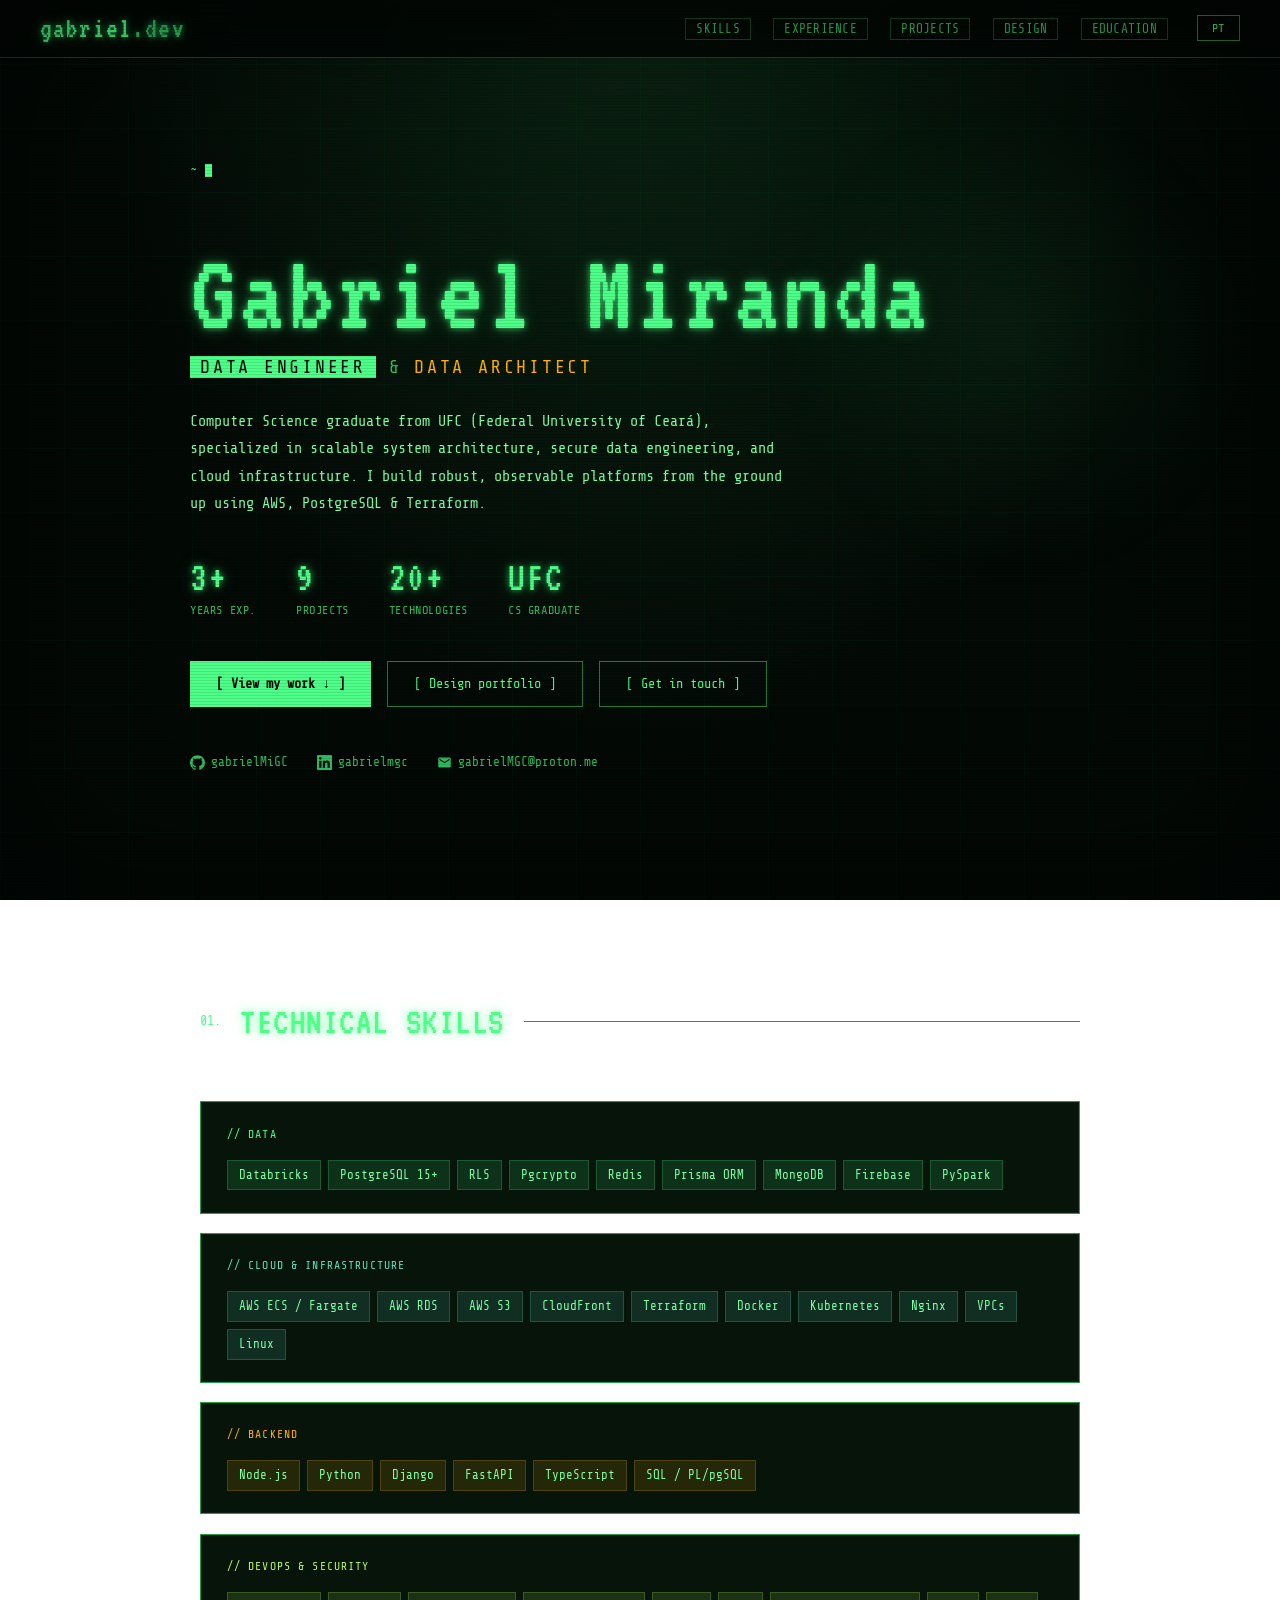
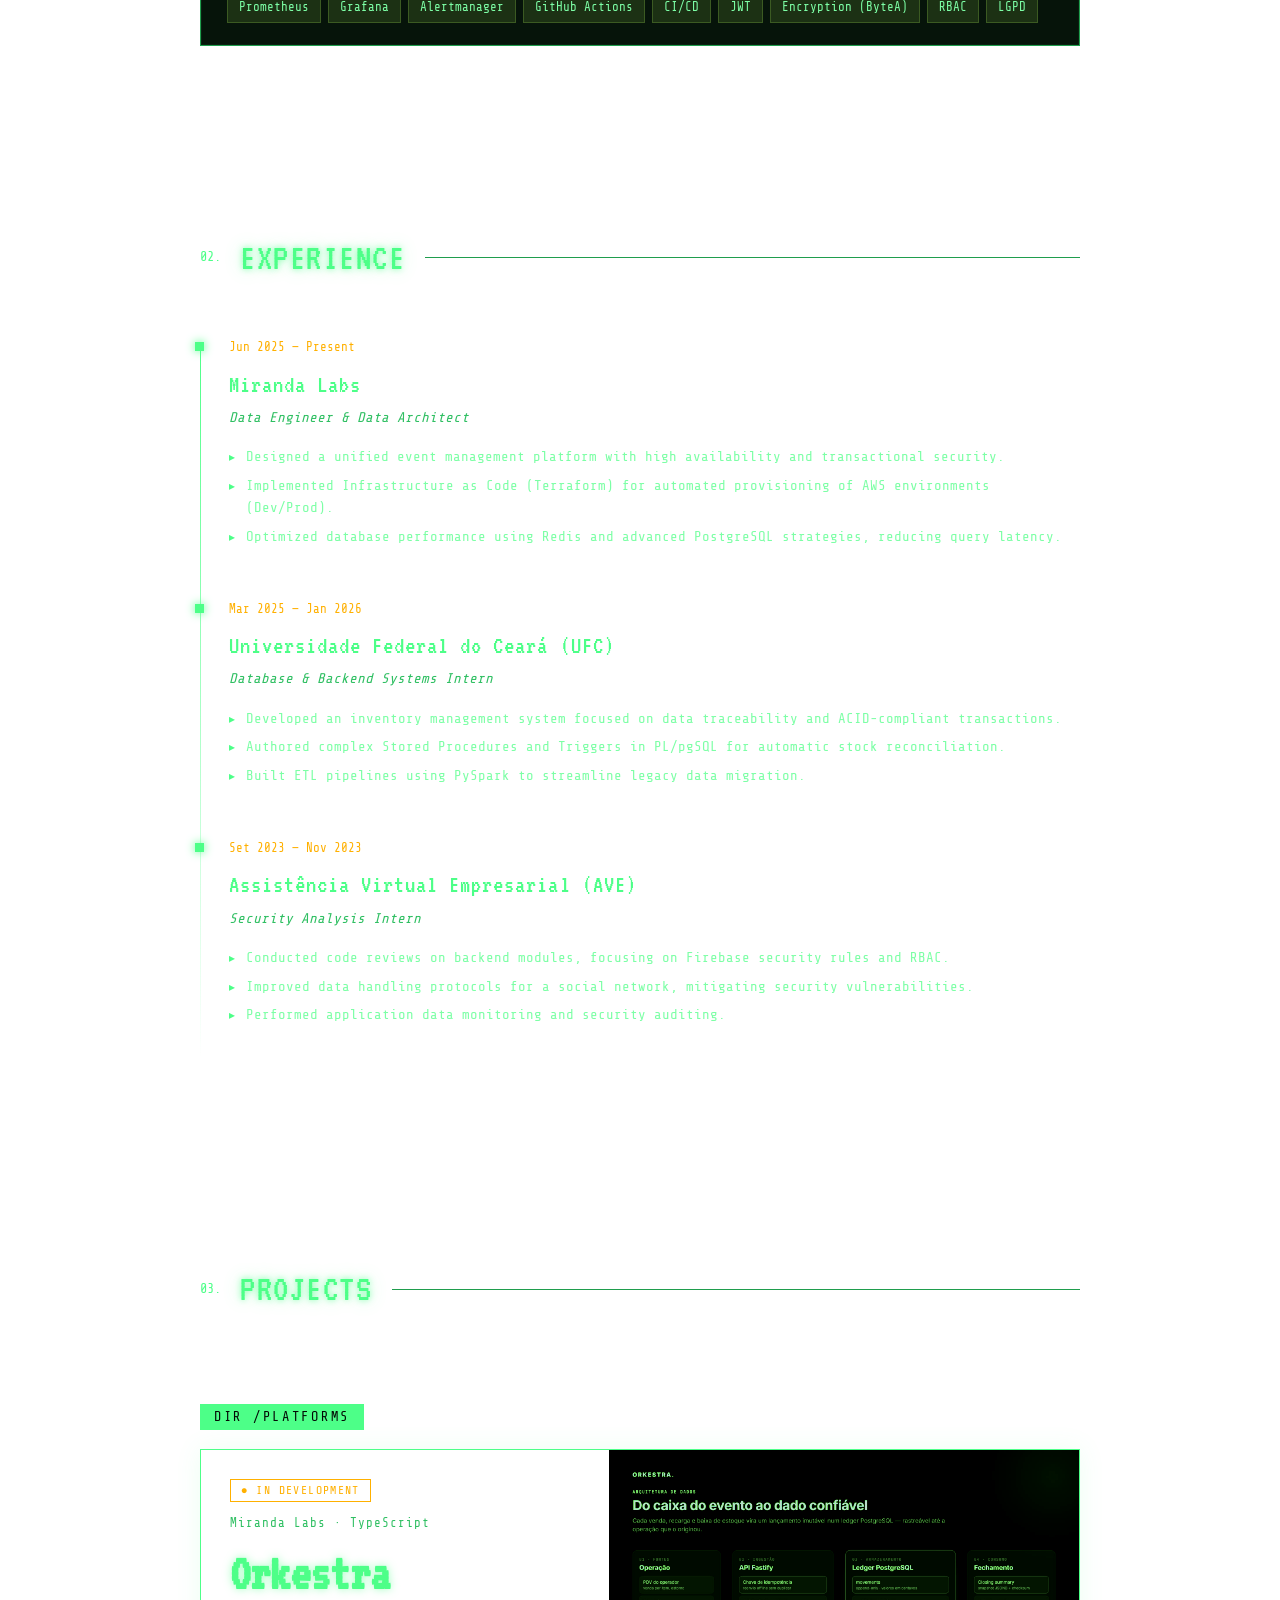
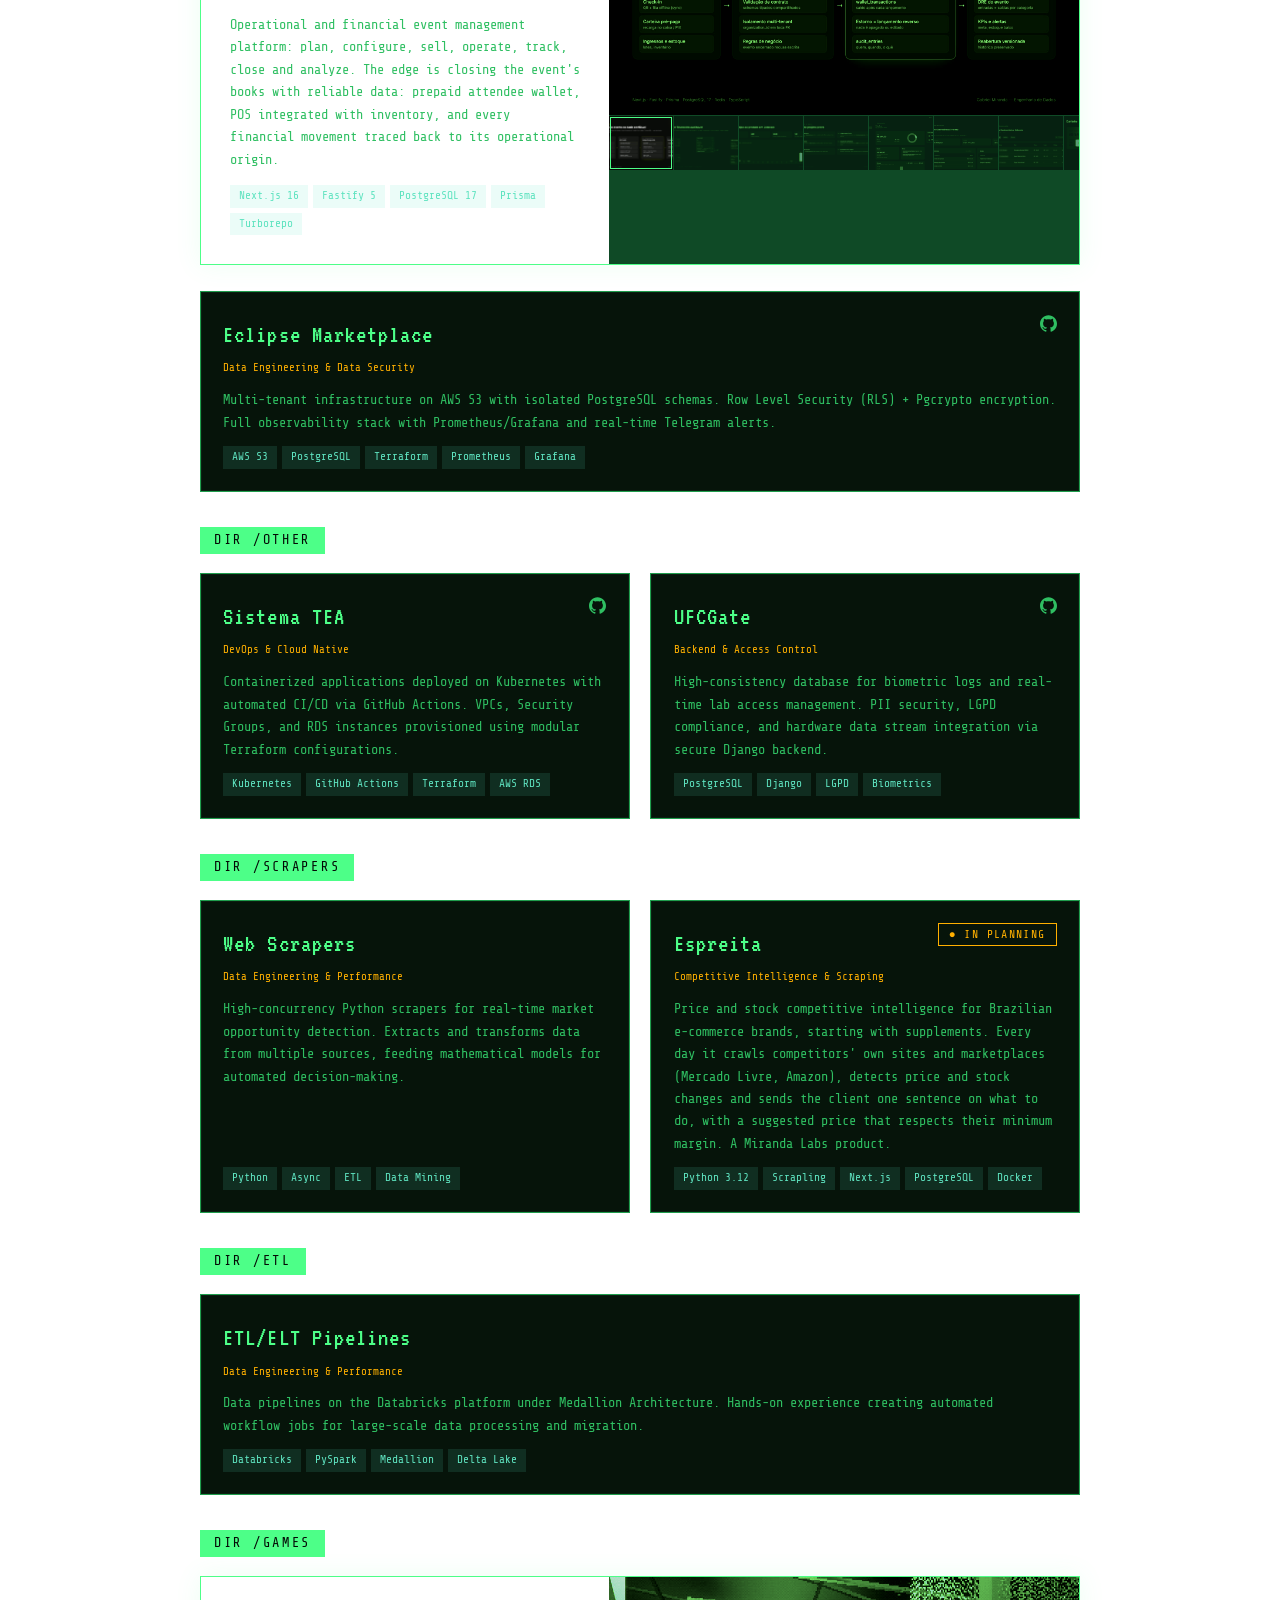
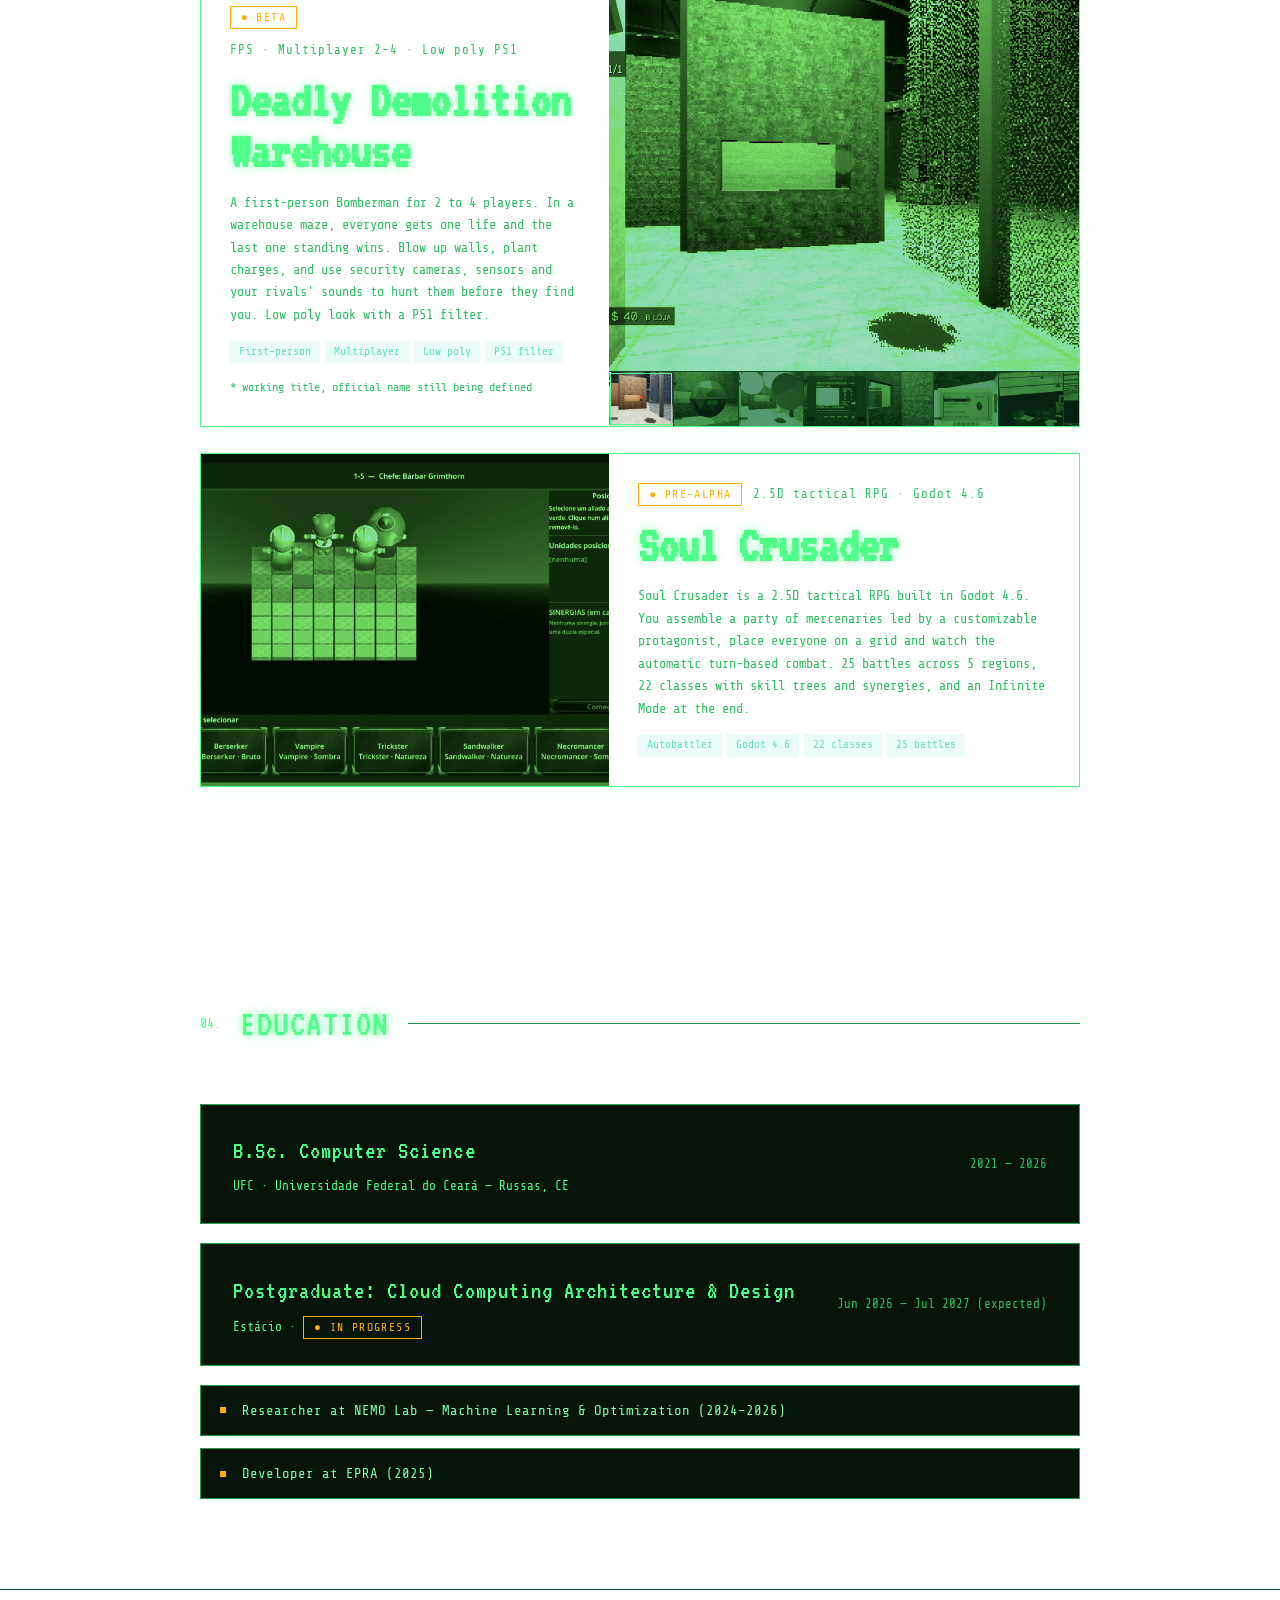
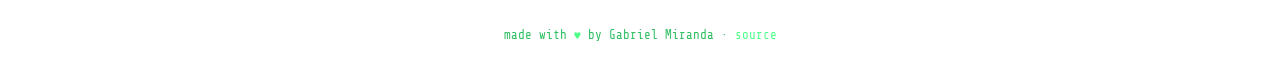
==== commit 2a62ccc9: "fix: spell out UFC name in hero and standardize PT role to Engenheiro de Dados Co-Authored-By: Claud" ====
--- a/index.html
+++ b/index.html
@@ -765,7 +765,7 @@
     </p>
 
     <p class="hero-summary" data-key="hero_bio">
-      Computer Science graduate from UFC, specialized in scalable system architecture,
+      Computer Science graduate from UFC (Federal University of Ceará), specialized in scalable system architecture,
       secure data engineering, and cloud infrastructure. I build robust, observable
       platforms from the ground up using AWS, PostgreSQL &amp; Terraform.
     </p>
@@ -1256,7 +1256,7 @@
   en: {
     nav_skills:'skills', nav_exp:'experience', nav_proj:'projects', nav_design:'design', nav_edu:'education',
     role1:'Data Engineer', role2:'Data Architect',
-    hero_bio:'Computer Science graduate from UFC, specialized in scalable system architecture, secure data engineering, and cloud infrastructure. I build robust, observable platforms from the ground up using AWS, PostgreSQL &amp; Terraform.',
+    hero_bio:'Computer Science graduate from UFC (Federal University of Ceará), specialized in scalable system architecture, secure data engineering, and cloud infrastructure. I build robust, observable platforms from the ground up using AWS, PostgreSQL &amp; Terraform.',
     stat_exp:'years exp.', stat_proj:'projects', stat_tech:'technologies', stat_uni:'CS graduate',
     cta_work:'View my work ↓', cta_design:'Design portfolio', cta_contact:'Get in touch',
     sec_skills:'Technical Skills',
@@ -1304,14 +1304,14 @@
   },
   pt: {
     nav_skills:'habilidades', nav_exp:'experiência', nav_proj:'projetos', nav_design:'design', nav_edu:'formação',
-    role1:'Engenheiro de Plataforma', role2:'Arquiteto de Dados',
-    hero_bio:'Graduado em Ciência da Computação pela UFC com forte especialização em Engenharia de Plataforma, Desenvolvimento Backend e Segurança de Dados. Especialista na arquitetura de sistemas escaláveis com AWS, PostgreSQL e Terraform.',
+    role1:'Engenheiro de Dados', role2:'Arquiteto de Dados',
+    hero_bio:'Graduado em Ciência da Computação pela UFC (Universidade Federal do Ceará) com forte especialização em Engenharia de Dados, Desenvolvimento Backend e Segurança de Dados. Especialista na arquitetura de sistemas escaláveis com AWS, PostgreSQL e Terraform.',
     stat_exp:'anos de exp.', stat_proj:'projetos', stat_tech:'tecnologias', stat_uni:'graduado UFC',
     cta_work:'Ver meu trabalho ↓', cta_design:'Portfólio de design', cta_contact:'Entrar em contato',
     sec_skills:'Competências Técnicas',
     sk_data:'Dados', sk_cloud:'Cloud &amp; Infraestrutura', sk_backend:'Backend', sk_devops:'DevOps &amp; Segurança',
     sec_exp:'Experiência Profissional', present:'Presente',
-    e1_role:'Engenheiro de Plataforma e Arquiteto de Dados',
+    e1_role:'Engenheiro de Dados e Arquiteto de Dados',
     e1_b1:'Arquitetura de plataforma unificada para gestão de eventos, focando em alta disponibilidade e segurança transacional.',
     e1_b2:'Implementação de Infraestrutura como Código (Terraform) para provisionamento automatizado de ambientes AWS (Dev/Prod).',
     e1_b3:'Otimização de performance do banco de dados utilizando Redis e estratégias avançadas no PostgreSQL, reduzindo a latência de consultas.',
@@ -1334,7 +1334,7 @@
     s_desc:'Soul Crusader é um RPG tático 2.5D em Godot 4.6. Você monta uma party de mercenários liderada por um protagonista customizável, posiciona todos num grid e assiste ao combate automático por turnos. São 25 batalhas em 5 regiões, 22 classes com árvores de habilidade e sinergias, e um Modo Infinito no fim.',
     o_status:'Em desenvolvimento',
     o_desc:'Plataforma de gestão operacional e financeira de eventos: planejar, configurar, vender, operar, acompanhar, encerrar e analisar. O diferencial é fechar o caixa do evento com dado confiável: carteira pré-paga do participante, PDV integrado ao estoque e todo movimento financeiro rastreado até sua origem operacional.',
-    p1_cat:'Engenharia de Plataforma e Segurança de Dados',
+    p1_cat:'Engenharia de Dados e Segurança de Dados',
     p1_desc:'Infraestrutura multi-tenant no AWS S3 com schemas PostgreSQL isolados. Row Level Security (RLS) + criptografia nativa via Pgcrypto. Stack completa de observabilidade com Prometheus/Grafana e alertas em tempo real via Telegram.',
     p2_cat:'DevOps e Cloud Native',
     p2_desc:'Aplicações containerizadas implantadas em Kubernetes com pipelines de CI/CD automatizados via GitHub Actions. Provisionamento de VPCs, Security Groups e instâncias RDS com Terraform modular.',
@@ -1377,7 +1377,7 @@
     { cmd: 'echo $AVAILABLE',  out: 'open to new opportunities ✓' },
   ],
   pt: [
-    { cmd: 'whoami',              out: 'gabriel miranda · engenheiro de plataforma' },
+    { cmd: 'whoami',              out: 'gabriel miranda · engenheiro de dados' },
     { cmd: 'cat habilidades.txt', out: 'AWS · PostgreSQL · Terraform · K8s · TypeScript' },
     { cmd: 'echo $STATUS',        out: 'aberto a novas oportunidades ✓' },
   ],
